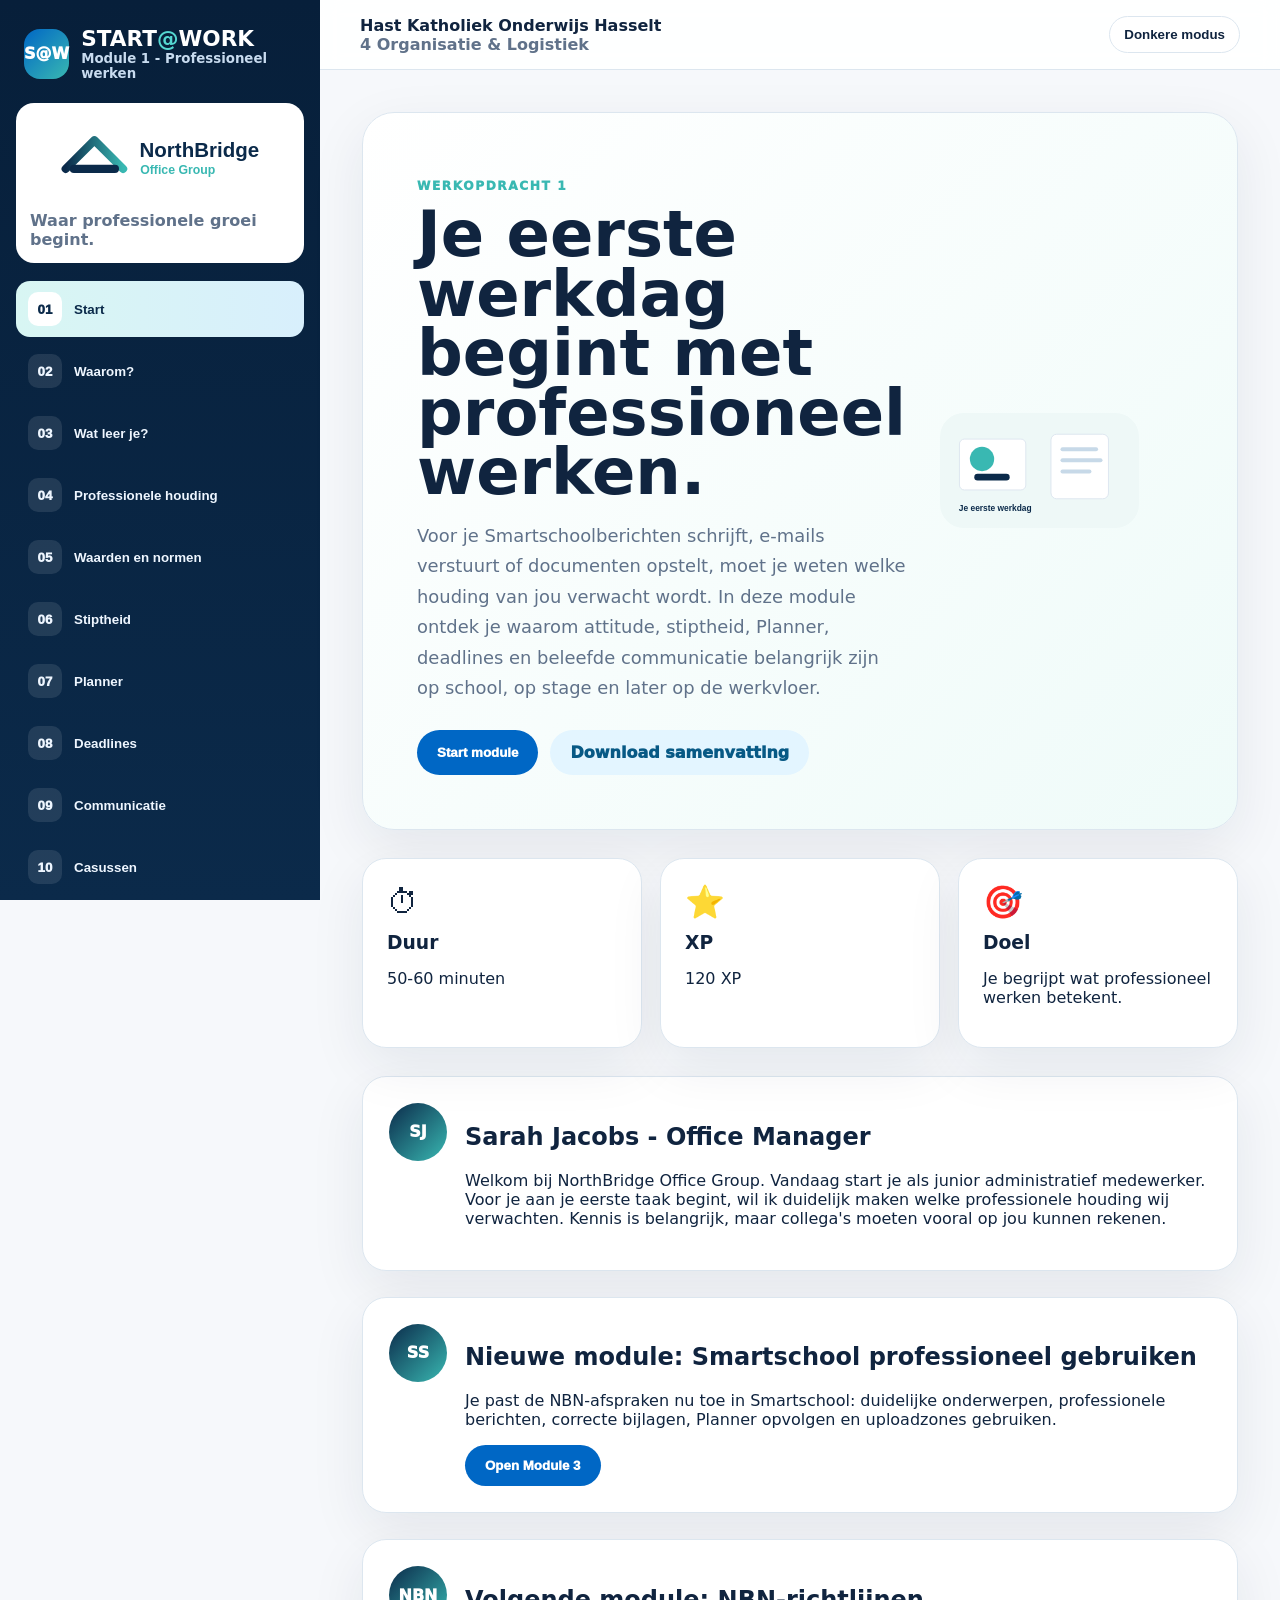
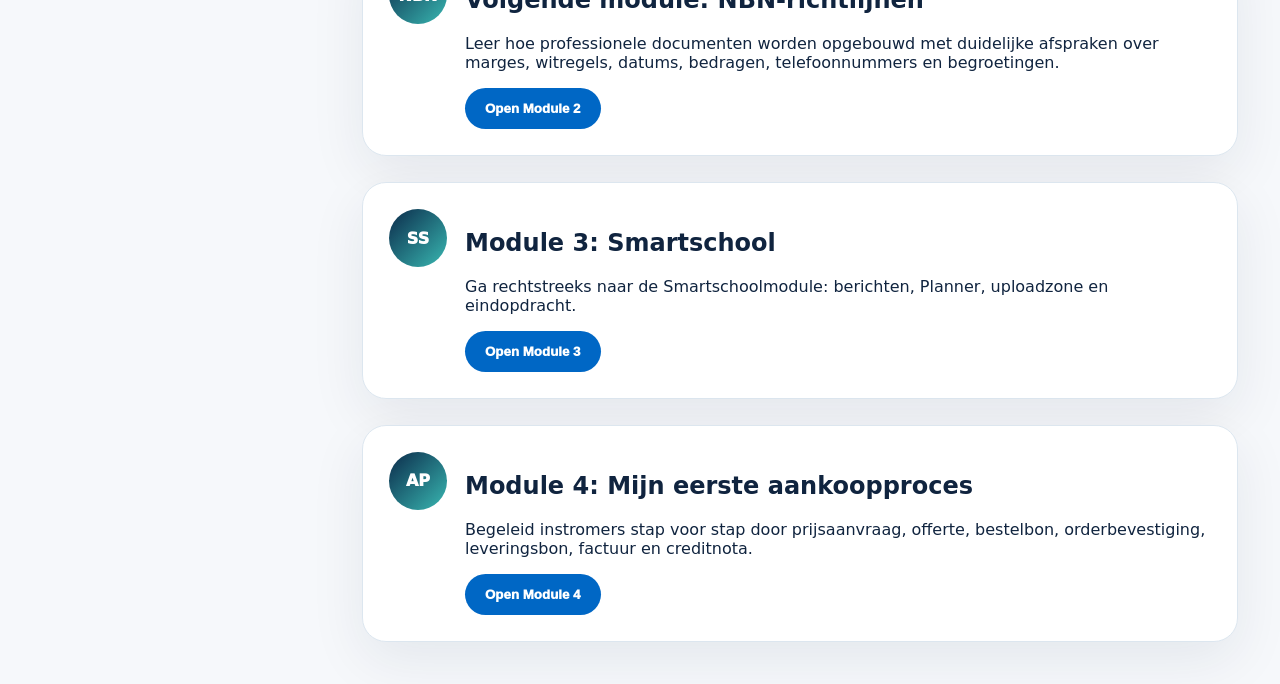
==== index.html @ 92c8c9c7 "Add files via upload" ====
<!doctype html>
<html lang="nl">
<head>
  <meta charset="utf-8">
  <meta name="viewport" content="width=device-width,initial-scale=1">
  <title>START@WORK - Module 1</title>
  <meta name="description" content="START@WORK Module 1 - Professioneel werken">
  <link rel="icon" href="favicon.svg" type="image/svg+xml">
  <link rel="stylesheet" href="styles.css">
</head>
<body>
  <aside class="sidebar">
    <div class="brand">
      <div class="brand-mark">S@W</div>
      <div><strong>START<span>@</span>WORK</strong><small>Module 1 - Professioneel werken</small></div>
    </div>
    <div class="company"><img src="assets/logos/northbridge-logo.svg" alt="NorthBridge Office Group"><p>Waar professionele groei begint.</p></div>
    <nav>
      <button class="nav active" data-section="dashboard"><span>01</span> Start</button>
      <button class="nav" data-section="why"><span>02</span> Waarom?</button>
      <button class="nav" data-section="goals"><span>03</span> Wat leer je?</button>
      <button class="nav" data-section="attitude"><span>04</span> Professionele houding</button>
      <button class="nav" data-section="values"><span>05</span> Waarden en normen</button>
      <button class="nav" data-section="punctuality"><span>06</span> Stiptheid</button>
      <button class="nav" data-section="planner"><span>07</span> Planner</button>
      <button class="nav" data-section="deadlines"><span>08</span> Deadlines</button>
      <button class="nav" data-section="communication"><span>09</span> Communicatie</button>
      <button class="nav" data-section="cases"><span>10</span> Casussen</button>
      <button class="nav" data-section="reflection"><span>11</span> Reflectie</button>
      <button class="nav" data-section="downloads"><span>12</span> Downloads</button>
      <button class="nav" data-section="curriculum"><span>13</span> Leerplandoelen</button>
      <button class="nav module-sep" data-section="m2-start"><span>14</span> Module 2: NBN</button>
      <button class="nav" data-section="m2-what"><span>15</span> Wat zijn NBN-normen?</button>
      <button class="nav" data-section="m2-why"><span>16</span> Waarom NBN?</button>
      <button class="nav" data-section="m2-layout"><span>17</span> Documentopmaak</button>
      <button class="nav" data-section="m2-notation"><span>18</span> Notaties</button>
      <button class="nav" data-section="m2-examples"><span>19</span> Voorbeelden</button>
      <button class="nav" data-section="m2-lab"><span>20</span> NBN-lab</button>
      <button class="nav" data-section="m2-final"><span>21</span> Eindopdracht</button>
      <button class="nav" data-section="m2-word-task"><span>22</span> Word-opdracht</button>
      <button class="nav" data-section="m2-downloads"><span>23</span> Downloads NBN</button>

      <button class="nav module-sep" data-section="m3-start"><span>24</span> Module 3: Smartschool</button>
      <button class="nav" data-section="m3-why"><span>25</span> Waarom Smartschool?</button>
      <button class="nav" data-section="m3-structure"><span>26</span> Berichtstructuur</button>
      <button class="nav" data-section="m3-attachments"><span>28</span> Bijlagen & uploadzone</button>
      <button class="nav" data-section="m3-planner"><span>29</span> Planner</button>
      <button class="nav" data-section="m3-lab"><span>30</span> Smartschool-lab</button>
      <button class="nav" data-section="m3-final"><span>31</span> Eindopdracht</button>

      <button class="nav module-sep" data-section="m4-start"><span>33</span> Module 4: Aankoopproces</button>
      <button class="nav" data-section="m4-why"><span>34</span> Waarom aankopen?</button>
      <button class="nav" data-section="m4-price-request"><span>35</span> Stap 1 Prijsaanvraag</button>
      <button class="nav" data-section="m4-offer"><span>36</span> Stap 2 Offerte</button>
      <button class="nav" data-section="m4-order"><span>37</span> Stap 3 Bestelbon</button>
      <button class="nav" data-section="m4-confirmation"><span>38</span> Stap 4 Orderbevestiging</button>
      <button class="nav" data-section="m4-delivery"><span>39</span> Stap 5 Leveringsbon</button>
      <button class="nav" data-section="m4-invoice"><span>40</span> Stap 6 Factuur</button>
      <button class="nav" data-section="m4-creditnote"><span>41</span> Fout en creditnota</button>
      <button class="nav" data-section="m4-flow-final"><span>42</span> Documentenstroom</button>
      <button class="nav" data-section="m4-lab-new"><span>43</span> Aankoopproces-lab</button>
      <button class="nav" data-section="m4-oefening"><span>44</span> Oefening aankoopproces</button>
      <button class="nav" data-section="m4-final-new"><span>45</span> Eindopdracht</button>
    </nav>
    <div class="progress-card"><small>Voortgang module 1</small><div class="progress"><div id="progressBar"></div></div><strong id="progressText">0%</strong></div>
  </aside>

  <main>
    <header class="topbar"><div><strong>Hast Katholiek Onderwijs Hasselt</strong><span>4 Organisatie & Logistiek</span></div><button id="themeToggle">Donkere modus</button></header>

    <section id="dashboard" class="section active">
      <div class="hero">
        <div>
          <p class="eyebrow">Werkopdracht 1</p>
          <h1>Je eerste werkdag begint met professioneel werken.</h1>
          <p class="lead">Voor je Smartschoolberichten schrijft, e-mails verstuurt of documenten opstelt, moet je weten welke houding van jou verwacht wordt. In deze module ontdek je waarom attitude, stiptheid, Planner, deadlines en beleefde communicatie belangrijk zijn op school, op stage en later op de werkvloer.</p>
          <div class="hero-actions"><button class="primary" data-section="why">Start module</button><a class="secondary" href="downloads/module1_professioneel_werken_samenvatting.pdf" download>Download samenvatting</a></div>
        </div>
        <img src="assets/images/office-start.svg" alt="Illustratie eerste werkdag">
      </div>
      <div class="overview-grid">
        <article class="stat-card"><span>⏱</span><h3>Duur</h3><p>50-60 minuten</p></article>
        <article class="stat-card"><span>⭐</span><h3>XP</h3><p>120 XP</p></article>
        <article class="stat-card"><span>🎯</span><h3>Doel</h3><p>Je begrijpt wat professioneel werken betekent.</p></article>
      </div>
      <article class="message-card"><div class="person">SJ</div><div><h2>Sarah Jacobs - Office Manager</h2><p>Welkom bij NorthBridge Office Group. Vandaag start je als junior administratief medewerker. Voor je aan je eerste taak begint, wil ik duidelijk maken welke professionele houding wij verwachten. Kennis is belangrijk, maar collega's moeten vooral op jou kunnen rekenen.</p></div></article>
    <article class="message-card module3-teaser">
        <div class="person">SS</div>
        <div>
          <h2>Nieuwe module: Smartschool professioneel gebruiken</h2>
          <p>Je past de NBN-afspraken nu toe in Smartschool: duidelijke onderwerpen, professionele berichten, correcte bijlagen, Planner opvolgen en uploadzones gebruiken.</p>
          <button class="primary" data-section="m3-start">Open Module 3</button>
        </div>
      </article>
      <article class="message-card module2-teaser">
        <div class="person">NBN</div>
        <div>
          <h2>Volgende module: NBN-richtlijnen</h2>
          <p>Leer hoe professionele documenten worden opgebouwd met duidelijke afspraken over marges, witregels, datums, bedragen, telefoonnummers en begroetingen.</p>
          <button class="primary" data-section="m2-start">Open Module 2</button>
        </div>
      </article>
    <article class="message-card module3-direct-card">
        <div class="person">SS</div>
        <div>
          <h2>Module 3: Smartschool</h2>
          <p>Ga rechtstreeks naar de Smartschoolmodule: berichten, Planner, uploadzone en eindopdracht.</p>
          <button class="primary" data-section="m3-start">Open Module 3</button>
        </div>
      </article>
    <article class="message-card module4-direct-card">
        <div class="person">AP</div>
        <div>
          <h2>Module 4: Mijn eerste aankoopproces</h2>
          <p>Begeleid instromers stap voor stap door prijsaanvraag, offerte, bestelbon, orderbevestiging, leveringsbon, factuur en creditnota.</p>
          <button class="primary" data-section="m4-start">Open Module 4</button>
        </div>
      </article>
    </section>

    <section id="why" class="section"><article class="lesson">
      <p class="eyebrow">Waarom is dit belangrijk?</p><h1>Een goede attitude bepaalt hoe anderen jou ervaren.</h1>
      <p>Wanneer mensen spreken over een professionele houding, denken ze vaak aan beleefd zijn of op tijd komen. Dat klopt, maar professioneel werken gaat verder. Het betekent dat je verantwoordelijkheid neemt voor je eigen werk, afspraken respecteert, respectvol communiceert en begrijpt dat jouw gedrag invloed heeft op anderen.</p>
      <p>In Organisatie & Logistiek bereid je je voor op administratieve en logistieke taken. Daar hoort vakkennis bij, maar ook gedrag dat vertrouwen wekt. Een werkgever wil kunnen rekenen op medewerkers die afspraken nakomen, zelfstandig kunnen plannen en tijdig communiceren wanneer er iets fout loopt.</p>
      <div class="info-row"><div class="info-box employer"><h3>Werkgever aan het woord</h3><p>Een werkgever tolereert herhaald te laat komen meestal niet zomaar. Eerst volgt vaak een gesprek of waarschuwing. Blijft het probleem duren, dan heeft dit invloed op je evaluatie, je stageverslag of zelfs je kans om te blijven werken.</p></div><div class="info-box school"><h3>Campus Hast in de praktijk</h3><p>Op school oefenen we die houding elke dag. Je bent op tijd aanwezig, je laptop is klaar, je Planner is gecontroleerd en je weet wat je moet doen. Zo bouw je gewoontes op die je later nodig hebt op stage en op de werkvloer.</p></div></div>
      <div class="task-card"><h2>Denkvraag</h2><p>Waarom zou een werkgever iemand die vaak te laat komt minder snel vertrouwen, zelfs wanneer die persoon inhoudelijk goed werk levert?</p><textarea placeholder="Schrijf hier je antwoord..."></textarea></div>
    </article></section>

    <section id="goals" class="section"><article class="lesson">
      <p class="eyebrow">Wat ga je leren?</p><h1>Na deze module kan je professioneel gedrag herkennen en toepassen.</h1>
      <ul class="goal-list"><li><span>✓</span>Je kan uitleggen wat professioneel gedrag betekent.</li><li><span>✓</span>Je begrijpt het verschil tussen waarden en normen.</li><li><span>✓</span>Je weet waarom op tijd komen belangrijk is.</li><li><span>✓</span>Je begrijpt waarom je dagelijks je Planner controleert.</li><li><span>✓</span>Je kan uitleggen waarom deadlines bindend zijn.</li><li><span>✓</span>Je weet hoe je correct communiceert bij ziekte of problemen.</li><li><span>✓</span>Je kan professionele keuzes maken in herkenbare situaties.</li></ul>
    </article></section>

    <section id="attitude" class="section"><article class="lesson">
      <p class="eyebrow">Theorie</p><h1>Wat betekent een professionele houding?</h1>
      <p>Een professionele houding betekent dat je laat zien dat je je werk ernstig neemt. Dat merk je aan kleine gewoontes: op tijd komen, je materiaal klaarleggen, beleefd spreken, je Planner gebruiken, taken tijdig indienen en hulp vragen wanneer dat nodig is.</p>
      <p>Professioneel gedrag gaat niet over perfect zijn. Iedereen maakt fouten. Het verschil zit in hoe je met fouten omgaat. Een professionele leerling of medewerker neemt verantwoordelijkheid, communiceert tijdig en zoekt naar een oplossing.</p>
      <div class="comparison"><div><h3>Professioneel</h3><ul><li>Je verwittigt vooraf.</li><li>Je vraagt hulp op tijd.</li><li>Je controleert je werk.</li><li>Je spreekt beleefd.</li></ul></div><div><h3>Niet professioneel</h3><ul><li>Je zegt niets.</li><li>Je wacht tot na de deadline.</li><li>Je levert slordig werk in.</li><li>Je gebruikt spreektaal.</li></ul></div></div>
      <div class="tip"><strong>Veelgemaakte fout:</strong> “Ik dacht dat ik het wel zou onthouden.” Onthouden is geen planning. Zodra je meerdere taken, deadlines en afspraken hebt, heb je een systeem nodig.</div>
    </article></section>

    <section id="values" class="section"><article class="lesson">
      <p class="eyebrow">Waarden en normen</p><h1>Regels bestaan omdat organisaties waarden belangrijk vinden.</h1>
      <p>Een waarde is iets wat een persoon, school of bedrijf belangrijk vindt. Denk aan respect, verantwoordelijkheid, betrouwbaarheid, eerlijkheid, samenwerking en zorgvuldigheid. Waarden zijn vaak abstract: je kan ze niet zomaar afvinken.</p>
      <p>Een norm is een concrete afspraak waarmee je een waarde zichtbaar maakt. Als respect een waarde is, dan is “je laat iemand uitspreken” een norm. Als verantwoordelijkheid een waarde is, dan is “je levert taken op tijd in” een norm.</p>
      <table class="value-table"><tr><th>Waarde</th><th>Norm</th><th>In de klas</th><th>Op stage/werk</th></tr><tr><td>Respect</td><td>Je laat iemand uitspreken.</td><td>Je luistert naar uitleg.</td><td>Je onderbreekt klanten niet.</td></tr><tr><td>Verantwoordelijkheid</td><td>Je levert op tijd in.</td><td>Je volgt deadlines op.</td><td>Je werkt afspraken af.</td></tr><tr><td>Betrouwbaarheid</td><td>Je komt op tijd.</td><td>Je bent klaar bij de start.</td><td>Collega's kunnen op je rekenen.</td></tr><tr><td>Zorgvuldigheid</td><td>Je controleert je werk.</td><td>Je kijkt spelling en opmaak na.</td><td>Je voorkomt fouten in documenten.</td></tr></table>
      <div class="quiz"><h2>Oefening: waarde of norm?</h2><p>Klik telkens op de juiste keuze.</p><div class="quiz-item" data-answer="waarde"><strong>Respect</strong><button>Waarde</button><button>Norm</button><p></p></div><div class="quiz-item" data-answer="norm"><strong>Je komt op tijd naar de les.</strong><button>Waarde</button><button>Norm</button><p></p></div><div class="quiz-item" data-answer="waarde"><strong>Verantwoordelijkheid</strong><button>Waarde</button><button>Norm</button><p></p></div><div class="quiz-item" data-answer="norm"><strong>Je noteert deadlines in je Planner.</strong><button>Waarde</button><button>Norm</button><p></p></div></div>
    </article></section>

    <section id="punctuality" class="section"><article class="lesson">
      <p class="eyebrow">Stiptheid</p><h1>Op tijd zijn betekent klaar zijn om te starten.</h1>
      <p>Op tijd zijn betekent niet dat je op het moment van het belsignaal nog binnenwandelt. Het betekent dat je klaar bent om te starten. Je laptop staat klaar, je Planner is gecontroleerd en je weet wat je nodig hebt.</p>
      <p>Op stage of op het werk kan te laat komen grote gevolgen hebben. Een collega moet jouw taak overnemen, een klant wacht langer of een levering loopt vertraging op. Een werkgever zal dit niet eindeloos tolereren, omdat stiptheid rechtstreeks te maken heeft met betrouwbaarheid.</p>
      <div class="info-row"><div class="info-box employer"><h3>Werkgever</h3><p>Een eerste keer te laat kan gebeuren. Herhaald te laat komen zonder verwittiging leidt vaak tot een gesprek, waarschuwing of negatieve evaluatie. Bij stage kan dit zwaar doorwegen.</p></div><div class="info-box school"><h3>Campus Hast</h3><p>Je bent vóór het belsignaal aanwezig. Je laptop is opgeladen, je materiaal ligt klaar en je kan onmiddellijk meewerken. Zo verlies je geen instructies.</p></div></div>
      <div class="scenario"><h2>Scenario</h2><p>Je komt om 8.34 uur binnen. De les begon om 8.30 uur. Je laptop zit nog in je tas en je vraagt wat de opdracht is.</p><button data-feedback="Je stoort de start van de les, mist instructies en zorgt ervoor dat de leraar moet herhalen. Professioneel zou zijn: vooraf aanwezig zijn, materiaal klaarleggen en onmiddellijk starten.">Wat loopt hier fout?</button><p class="feedback"></p></div>
    </article></section>

    <section id="planner" class="section"><article class="lesson">
      <p class="eyebrow">Planner</p><h1>Je Planner is geen extra taak, maar je werkmiddel.</h1>
      <p>Veel leerlingen denken dat ze opdrachten wel zullen onthouden. Dat lukt misschien wanneer je maar één taak hebt. In Organisatie & Logistiek krijg je echter meerdere opdrachten, deadlines, documenten en afspraken. In het vijfde jaar komt daar stage bij, en bij jaarprojecten werk je vaak met verschillende deeldeadlines.</p>
      <p>Daarom moet je dagelijks je Planner controleren. Je leert niet alleen opdrachten onthouden, maar zelfstandig werk organiseren. Dat is precies wat later ook van jou verwacht wordt op de werkvloer.</p>
      <img class="wide-img" src="assets/images/planner.svg" alt="Planner illustratie">
      <div class="steps"><div><span>1</span><h3>Noteer onmiddellijk</h3><p>Zet een taak of deadline meteen in je Planner.</p></div><div><span>2</span><h3>Controleer dagelijks</h3><p>Kijk elke dag wat nog openstaat.</p></div><div><span>3</span><h3>Werk vooruit</h3><p>Begin niet pas op de avond voor de deadline.</p></div><div><span>4</span><h3>Communiceer vooraf</h3><p>Lukt iets niet? Laat dit vóór de deadline weten.</p></div></div>
      <div class="task-card"><h2>Mini-oefening</h2><p>Je krijgt vrijdag een opdracht die woensdag klaar moet zijn. Noteer hieronder drie stappen die je in je Planner zet.</p><textarea placeholder="1. ...&#10;2. ...&#10;3. ..."></textarea></div>
    </article></section>

    <section id="deadlines" class="section"><article class="lesson">
      <p class="eyebrow">Deadlines</p><h1>Een deadline is een afspraak.</h1>
      <p>Een deadline is niet zomaar een datum. Het is een afspraak tussen jou en de persoon die jouw werk nodig heeft. Wanneer je te laat indient, kan iemand anders misschien niet verder. Daarom zijn deadlines belangrijk in projecten, administratie, logistiek en boekhouding.</p>
      <p>In het vijfde jaar krijg je grotere opdrachten en stages. Daar wordt verwacht dat je zelf opvolgt wat klaar moet zijn. Wie deadlines respecteert, toont verantwoordelijkheid en betrouwbaarheid.</p>
      <img class="wide-img" src="assets/images/deadline.svg" alt="Deadline illustratie">
      <div class="timeline"><div><b>Maandag</b><p>Opdracht gekregen. Je noteert de deadline.</p></div><div><b>Dinsdag</b><p>Je verzamelt informatie.</p></div><div><b>Donderdag</b><p>Je werkt de opdracht af.</p></div><div><b>Vrijdag</b><p>Je controleert en dient in.</p></div></div>
      <div class="tip warning"><strong>Veelgemaakte fout:</strong> wachten tot de avond voor de deadline. Als er dan technisch iets misloopt, heb je geen marge meer om hulp te vragen.</div>
    </article></section>

    <section id="communication" class="section"><article class="lesson">
      <p class="eyebrow">Communicatie</p><h1>Professioneel communiceren betekent tijdig, duidelijk en beleefd communiceren.</h1>
      <p>Wanneer je ziek bent of een probleem hebt, is zwijgen geen professionele keuze. Op school volgen je ouders de afspraken rond afwezigheid. Maar als jij daardoor een opdracht of deadline mist, moet je zelf leren tijdig en beleefd te communiceren via Smartschool.</p>
      <p>Een goed bericht bevat altijd context. De ontvanger moet begrijpen wat er gebeurd is, wat jij al geprobeerd hebt en welke vraag je stelt.</p>
      <div class="message-example good"><h3>Goed voorbeeld</h3><p><strong>Onderwerp:</strong> Probleem bij uploaden opdracht Canva</p><p>Beste mevrouw</p><p>Ik probeer mijn opdracht in te dienen, maar het uploaden lukt niet. Ik krijg telkens een foutmelding. Ik heb het bestand opnieuw opgeslagen als pdf, maar het probleem blijft bestaan.</p><p>Kan u mij laten weten wat ik best doe?</p><p>Met vriendelijke groet<br>Voornaam Achternaam<br>4 Organisatie & Logistiek</p></div>
      <div class="message-example bad"><h3>Slecht voorbeeld</h3><p>hey<br>het lukt ni<br>wat nu???</p></div>
      <div class="task-card"><h2>Oefening</h2><p>Schrijf een professioneel Smartschoolbericht waarin je meldt dat je ziek bent geweest en vraagt hoe je een gemiste opdracht kan inhalen.</p><textarea placeholder="Onderwerp: ...&#10;&#10;Geachte ..."></textarea></div>
    </article></section>

    <section id="cases" class="section"><article class="lesson">
      <p class="eyebrow">Casussen</p><h1>Wat zou jij doen?</h1>
      <div class="case-grid"><div class="case" data-correct="B"><h3>Casus 1: te laat</h3><p>Je weet dat je door treinvertraging te laat zal zijn op je stage.</p><button>A. Je zegt niets en komt gewoon later binnen.</button><button>B. Je verwittigt zo snel mogelijk volgens de afspraken.</button><button>C. Je stuurt pas 's avonds een bericht.</button><p class="feedback"></p></div><div class="case" data-correct="C"><h3>Casus 2: deadline</h3><p>Je merkt twee dagen voor de deadline dat je opdracht niet zal lukken.</p><button>A. Je wacht af.</button><button>B. Je dient niets in.</button><button>C. Je vraagt tijdig hulp en legt uit wat niet lukt.</button><p class="feedback"></p></div><div class="case" data-correct="A"><h3>Casus 3: Planner</h3><p>Je krijgt een grote opdracht met drie deeldeadlines.</p><button>A. Je noteert elke deeldeadline apart in je Planner.</button><button>B. Je probeert alles te onthouden.</button><button>C. Je wacht tot de leraar het opnieuw zegt.</button><p class="feedback"></p></div></div>
    </article></section>

    <section id="reflection" class="section"><article class="lesson">
      <p class="eyebrow">Reflectie</p><h1>Waar wil jij professioneler in worden?</h1><p>Professioneel werken vraagt oefening. Kies één aandachtspunt voor de komende weken en maak het concreet.</p>
      <div class="reflection-grid"><label><input type="checkbox" class="progress-check"> Stiptheid</label><label><input type="checkbox" class="progress-check"> Planner controleren</label><label><input type="checkbox" class="progress-check"> Deadlines respecteren</label><label><input type="checkbox" class="progress-check"> Beleefd communiceren</label><label><input type="checkbox" class="progress-check"> Zelfstandiger werken</label><label><input type="checkbox" class="progress-check"> Samenwerken</label></div>
      <textarea placeholder="Mijn concrete actie voor deze week is..."></textarea>
    </article></section>

    <section id="downloads" class="section"><article class="lesson"><p class="eyebrow">Downloads</p><h1>Downloadcentrum module 1</h1><div id="downloadGrid" class="download-grid"></div></article></section>
    <section id="curriculum" class="section"><article class="lesson"><p class="eyebrow">Leerkrachtenmodus</p><h1>Leerplandoelkoppelingen</h1><div id="curriculumGrid" class="curriculum-grid"></div></article></section>

    <section id="m2-start" class="section">
      <div class="hero">
        <div>
          <p class="eyebrow">Module 2</p>
          <h1>NBN-richtlijnen voor professionele communicatie.</h1>
          <p class="lead">Voor je Smartschoolberichten, e-mails of zakelijke brieven opstelt, heb je een basis nodig: duidelijke afspraken over opmaak, notatie, structuur en witruimte.</p>
          <div class="hero-actions">
            <button class="primary" data-section="m2-what">Start module 2</button>
            <a class="secondary" href="downloads/module2/module2_nbn_samenvatting.pdf" download>Download samenvatting</a>
          </div>
        </div>
        <img src="assets/images/nbn-documents.svg" alt="NBN documenten">
      </div>
      <article class="message-card">
        <div class="person">SJ</div>
        <div><h2>Sarah Jacobs - Office Manager</h2><p>Binnen NorthBridge Office Group willen we dat elk document professioneel, duidelijk en herkenbaar is. Daarom gebruiken we vaste richtlijnen.</p></div>
      </article>
    </section>

    <section id="m2-what" class="section"><article class="lesson">
      <p class="eyebrow">Theorie</p><h1>Wat zijn NBN-richtlijnen?</h1>
      <p>NBN-richtlijnen zijn afspraken die helpen om documenten duidelijk, consequent en professioneel op te stellen. Ze bepalen niet wat je inhoudelijk moet zeggen, maar wel hoe je je boodschap helder en verzorgd presenteert.</p>
      <p>In administratie en logistiek werk je met berichten, brieven, bestelbonnen, offertes, leveringsbonnen, facturen en interne documenten. Als iedereen die documenten anders opstelt, wordt samenwerken moeilijker.</p>
      <div class="info-row"><div class="info-box employer"><h3>Werkgever</h3><p>Een slordig document kan onprofessioneel overkomen, zelfs wanneer de inhoud juist is. Correcte opmaak toont zorgvuldigheid.</p></div><div class="info-box school"><h3>Campus Hast</h3><p>Je leert deze afspraken nu al toepassen zodat ze later op stage vanzelfsprekend worden.</p></div></div>
      <div class="pdf-viewer-card">
        <h2>Bekijk de samenvatting NBN-richtlijnen</h2>
        <p>Hieronder kan je de samenvatting meteen bekijken. Je kan ze ook downloaden via het downloadcentrum van Module 2.</p>
        <iframe src="downloads/module2/module2_nbn_samenvatting.pdf" title="Samenvatting NBN-richtlijnen"></iframe>
      </div>

    
      <div class="bookwidget-card">
        <h2>Taak op punten: NBN-normen</h2>
        <p>Maak deze BookWidgets-opdracht wanneer de leerkracht dit aangeeft. Deze taak kan meetellen op punten.</p>
        <iframe src="https://www.bookwidgets.com/play/f96ctIha-iQAF-4n7cgAAA/ZEFVFZS/taak-thema-2?teacher_id=5610715714945024" title="BookWidgets taak NBN-normen" allowfullscreen></iframe>
      </div>
</article></section>
<section id="m2-why" class="section"><article class="lesson">
      <p class="eyebrow">Waarom?</p><h1>Waarom gebruikt een bedrijf vaste normen?</h1>
      <p>Een organisatie wil dat documenten snel herkenbaar, duidelijk en betrouwbaar zijn. Vaste normen zorgen ervoor dat de ontvanger sneller onderwerp, afzender, kern en bijlagen vindt.</p>
      <div class="comparison"><div><h3>Met normen</h3><ul><li>Documenten zijn herkenbaar.</li><li>Informatie is snel vindbaar.</li><li>Er zijn minder fouten.</li><li>Je oogt professioneel.</li></ul></div><div><h3>Zonder normen</h3><ul><li>Iedereen werkt anders.</li><li>Documenten ogen rommelig.</li><li>Belangrijke info ontbreekt sneller.</li><li>De ontvanger twijfelt sneller.</li></ul></div></div>
    </article></section>

    <section id="m2-layout" class="section"><article class="lesson">
      <p class="eyebrow">Documentopmaak</p><h1>Professionele documenten hebben rust, structuur en witruimte.</h1>
      <p>Documentopmaak bepaalt hoe gemakkelijk een tekst gelezen wordt. Marges, witregels, alinea's en uitlijning lijken details, maar ze maken een groot verschil. Een professioneel document ziet er rustig uit en helpt de lezer om snel de juiste informatie te vinden.</p>

      <div class="margin-visuals">
        <div>
          <h2>Standaarddocument</h2>
          <img class="wide-img compact-img" src="assets/images/margins.svg" alt="Standaardmarges 2 cm">
          <p>Voor gewone documenten gebruik je standaard <strong>2 cm aan alle zijden</strong>.</p>
        </div>
        <div>
          <h2>Zakelijke brief</h2>
          <img class="wide-img compact-img" src="assets/images/briefmarges.svg" alt="Briefmarges met linkermarge 3,3 cm">
          <p>Voor een zakelijke brief gebruik je links <strong>3,3 cm</strong> en aan de andere zijden <strong>2 cm</strong>.</p>
        </div>
      </div>

      <div class="steps"><div><span>1</span><h3>Marges</h3><p>Andere documenten: 2 cm aan alle zijden.</p></div><div><span>2</span><h3>Briefmarges</h3><p>Zakelijke brief: links 3,3 cm, andere zijden 2 cm.</p></div><div><span>3</span><h3>Witregels</h3><p>Tussen begroeting, kern, slot en handtekening.</p></div><div><span>4</span><h3>Structuur</h3><p>Onderwerp, inleiding, kern, slot en bijlage.</p></div></div>

      <div class="address-block">
        <h2>Adresnotatie</h2>
        <p>Een adres noteer je volledig en overzichtelijk. De woonplaats schrijf je in hoofdletters. Bij internationale adressen voeg je onderaan het land toe.</p>
        <div class="address-example">
          <p>Voornaam Achternaam<br>Bedrijfsnaam<br>Straat en nummer<br>Postcode en WOONPLAATS<br>Land</p>
        </div>
        <div class="info-row">
          <div class="info-box school"><h3>Voorbeeld persoon</h3><p>Kaat Janssens<br>Leuvensesteenweg 44<br>1800 VILVOORDE<br>België</p></div>
          <div class="info-box employer"><h3>Voorbeeld bedrijf</h3><p>Reizen Delmonte<br>Brouckèreplein 6<br>1000 BRUSSEL<br>België</p></div>
        </div>
      </div>
    </article></section>

    <section id="m2-notation" class="section"><article class="lesson">
      <p class="eyebrow">Notaties</p><h1>Correct noteren voorkomt verwarring.</h1>
      <table class="value-table"><tr><th>Onderdeel</th><th>Correct</th><th>Niet correct</th><th>Waarom?</th></tr><tr><td>Datum</td><td>20 juli 2009</td><td>20/07/09</td><td>Volledig en duidelijk.</td></tr><tr><td>Bedrag</td><td>€ 123,45</td><td>€123.45</td><td>Spatie en komma.</td></tr><tr><td>Telefoon</td><td>tel. 011 15 42 85</td><td>011154285</td><td>Leesbaar door groepering.</td></tr><tr><td>Gsm</td><td>gsm 0478 90 14 15</td><td>0478/90.14.15</td><td>Professionele notatie.</td></tr><tr><td>Begroeting</td><td>Beste mevrouw</td><td>Beste mevrouw,</td><td>Geen leesteken.</td></tr></table>
    </article></section>

    <section id="m2-examples" class="section"><article class="lesson">
      <p class="eyebrow">Praktijkvoorbeelden</p><h1>Voorbeeldbrieven en e-mails.</h1>
      <p>Bekijk de aangeleverde voorbeelden. Let op adresblok, datum, onderwerp, begroeting, witregels, kern, slotformule, handtekening en bijlage.</p>
      <div class="example-doc-grid">
        <article class="doc-card"><h2>Voorbeeldbrief</h2><p>Brief aan Reizen Delmonte.</p><a href="downloads/module2/voorbeeldbrief_reis_oostenrijk.pdf" target="_blank">Open voorbeeld</a></article>
        <article class="doc-card"><h2>E-mail 1</h2><p>Vraag over bestelling van cd 'Happy Face'.</p><a href="downloads/module2/voorbeeldmail_bestelling_happy_face.pdf" target="_blank">Open voorbeeld</a></article>
        <article class="doc-card"><h2>E-mail 2</h2><p>Antwoord van Platenhuis.</p><a href="downloads/module2/voorbeeldmail_antwoord_platenhuis.pdf" target="_blank">Open voorbeeld</a></article>
        <article class="doc-card"><h2>E-mail 3</h2><p>Afsluiting van de conversatie.</p><a href="downloads/module2/voorbeeldmail_afsluiting_conversatie.pdf" target="_blank">Open voorbeeld</a></article>
      </div>
    </article></section>

    <section id="m2-lab" class="section"><article class="lesson">
      <p class="eyebrow">NBN-lab</p><h1>Oefen met duidelijke meerkeuzevragen.</h1>
      <p>Lees elke vraag aandachtig en duid telkens één correct antwoord aan. Let op spaties, komma's, hoofdletters en leestekens.</p>
      <img class="wide-img" src="assets/images/nbn-lab.svg" alt="NBN lab">

      <div class="nbn-quiz">
        <div class="nbn-mcq" data-correct="20 juli 2009">
          <h2>1. Welke datumnotatie is correct?</h2>
          <label><input type="radio" name="q1" value="20/07/09"> <span>20/07/09</span></label>
          <label><input type="radio" name="q1" value="20 juli 2009"> <span>20 juli 2009</span></label>
          <label><input type="radio" name="q1" value="20-07-2009"> <span>20-07-2009</span></label>
          <label><input type="radio" name="q1" value="20 JULI 2009"> <span>20 JULI 2009</span></label>
        </div>

        <div class="nbn-mcq" data-correct="€ 123,45">
          <h2>2. Welke bedragnotatie is correct?</h2>
          <label><input type="radio" name="q2" value="€123.45"> <span>€123.45</span></label>
          <label><input type="radio" name="q2" value="€ 123,45"> <span>€ 123,45</span></label>
          <label><input type="radio" name="q2" value="123.45 euro"> <span>123.45 euro</span></label>
          <label><input type="radio" name="q2" value="€123,45"> <span>€123,45</span></label>
        </div>

        <div class="nbn-mcq" data-correct="gsm 0478 90 14 15">
          <h2>3. Welke gsm-notatie is correct?</h2>
          <label><input type="radio" name="q3" value="0478901415"> <span>0478901415</span></label>
          <label><input type="radio" name="q3" value="0478/90.14.15"> <span>0478/90.14.15</span></label>
          <label><input type="radio" name="q3" value="gsm 0478 90 14 15"> <span>gsm 0478 90 14 15</span></label>
          <label><input type="radio" name="q3" value="GSM: 0478-90-14-15"> <span>GSM: 0478-90-14-15</span></label>
        </div>

        <div class="nbn-mcq" data-correct="Beste mevrouw">
          <h2>4. Welke begroeting is correct?</h2>
          <label><input type="radio" name="q4" value="Beste mevrouw,"> <span>Beste mevrouw,</span></label>
          <label><input type="radio" name="q4" value="Beste mevrouw"> <span>Beste mevrouw</span></label>
          <label><input type="radio" name="q4" value="Beste mevrouw."> <span>Beste mevrouw.</span></label>
          <label><input type="radio" name="q4" value="Beste mevrouw,"> <span>Beste mevrouw,</span></label>
        </div>

        <div class="nbn-mcq" data-correct="3500 HASSELT">
          <h2>5. Welke woonplaatsnotatie is correct?</h2>
          <label><input type="radio" name="q5" value="3500 Hasselt"> <span>3500 Hasselt</span></label>
          <label><input type="radio" name="q5" value="3500 HASSELT"> <span>3500 HASSELT</span></label>
          <label><input type="radio" name="q5" value="B-3500 Hasselt"> <span>B-3500 Hasselt</span></label>
          <label><input type="radio" name="q5" value="Hasselt 3500"> <span>Hasselt 3500</span></label>
        </div>
      </div>

      <button class="primary" id="checkNbnMcqFixed">Controleer mijn antwoorden</button>
      <p id="nbnMcqResultFixed" class="feedback"></p>
    </article></section>

    <section id="m2-final" class="section"><article class="lesson">
      <p class="eyebrow">Eindopdracht</p><h1>Je gaat nu zelf een zakelijke brief opstellen.</h1>
      <p>Je hebt de NBN-richtlijnen geoefend. Nu pas je ze toe in Microsoft Word. In de volgende stap krijg je een volledige werkopdracht met casus, stappenplan, opslaginstructies en Smartschool-indiening.</p>
      <button class="primary" data-section="m2-word-task">Open de Word-opdracht</button>
    </article></section>

    
    <section id="m2-word-task" class="section"><article class="lesson">
      <p class="eyebrow">Werkopdracht</p>
      <h1>Stel een eenvoudige zakelijke brief op in Microsoft Word.</h1>
      <p>Je voert deze opdracht uit alsof je net gestart bent bij NorthBridge Office Group. Je werkt nauwkeurig, volgt het stappenplan en dient je bestand correct in via Smartschool.</p>

      <div class="message-card task-message">
        <div class="person">SJ</div>
        <div>
          <h2>Nieuwe opdracht van Sarah Jacobs</h2>
          <p>Welkom bij NorthBridge Office Group. De dienst Personeel wil voor elke nieuwe medewerker een korte professionele voorstelling bewaren in het personeelsdossier. Stel daarom een zakelijke brief op waarin je jezelf voorstelt en uitlegt waarom je graag in een administratieve omgeving wil werken.</p>
        </div>
      </div>

      <div class="task-card">
        <h2>Casus</h2>
        <p>Je schrijft een brief aan de personeelsdienst van NorthBridge Office Group. In je brief:</p>
        <ul>
          <li>stel je jezelf kort voor;</li>
          <li>vermeld je dat je 4 Organisatie & Logistiek volgt;</li>
          <li>leg je uit waarom professioneel en administratief werken belangrijk is;</li>
          <li>geef je aan dat je uitkijkt naar een toekomstige stage in het 5e jaar;</li>
          <li>bedank je voor de warme ontvangst.</li>
        </ul>
      </div>

      <div class="address-block">
        <h2>Adres van de ontvanger</h2>
        <div class="address-example">
          <p>NorthBridge Office Group<br>Dienst Personeel<br>Stationsstraat 18<br>3500 HASSELT<br>België</p>
        </div>
      </div>

      <div class="word-steps">
        <h2>Stappenplan in Microsoft Word</h2>
        <img class="wide-img" src="assets/images/word-brief.svg" alt="Microsoft Word brief">
        <div class="steps-list">
          <article><span>1</span><h3>Open Word</h3><p>Open Microsoft Word en kies <strong>Leeg document</strong>.</p></article>
          <article><span>2</span><h3>Stel de marges in</h3><p>Ga naar <strong>Indeling → Marges → Aangepaste marges</strong>. Stel in: boven 2 cm, onder 2 cm, rechts 2 cm en links 3,3 cm.</p></article>
          <article><span>3</span><h3>Kies het lettertype</h3><p>Gebruik <strong>Arial</strong>, lettergrootte <strong>11 pt</strong>.</p></article>
          <article><span>4</span><h3>Kleur en uitlijning</h3><p>Gebruik tekstkleur <strong>Automatisch/zwart</strong>. Lijn de tekst <strong>links</strong> uit. Niet centreren en niet uitvullen.</p></article>
          <article><span>5</span><h3>Regelafstand</h3><p>Gebruik regelafstand <strong>1,15</strong>.</p></article>
          <article><span>6</span><h3>Adresblok</h3><p>Typ het adres van de ontvanger exact over. Gebruik hoofdletters voor de woonplaats.</p></article>
          <article><span>7</span><h3>Datum</h3><p>Noteer de datum volledig, bijvoorbeeld: <strong>Hasselt, 5 juli 2026</strong>.</p></article>
          <article><span>8</span><h3>Onderwerp</h3><p>Schrijf een duidelijke onderwerpregel, bijvoorbeeld: <strong>Voorstelling nieuwe administratieve medewerker</strong>.</p></article>
          <article><span>9</span><h3>Begroeting</h3><p>Gebruik: <strong>Beste mevrouw</strong>. Plaats geen komma of ander leesteken na de begroeting.</p></article>
          <article><span>10</span><h3>Schrijf de brief</h3><p>Gebruik meerdere alinea's en witregels. Schrijf volledige zinnen en verzorg je taal.</p></article>
          <article><span>11</span><h3>Slotformule</h3><p>Sluit af met <strong>Met vriendelijke groeten</strong> en daaronder je voornaam en naam.</p></article>
          <article><span>12</span><h3>Controleer</h3><p>Lees alles na: marges, datum, onderwerp, begroeting, witregels, spelling en naam.</p></article>
        </div>
      </div>

      <div class="save-flow">
        <h2>Opslaan in OneDrive</h2>
        <img class="wide-img" src="assets/images/onedrive-flow.svg" alt="OneDrive opslag">
        <p>Sla je brief op in <strong>OneDrive</strong> in de map <strong>Organisatie en Project</strong>.</p>
        <div class="filename-box">
          <h3>Bestandsnaam</h3>
          <p>Gebruik altijd deze structuur:</p>
          <code>JJJJMMDD_VoornaamNaam_NaamVanDeOpdracht</code>
          <p>Voorbeeld:</p>
          <code>20260705_GuustDeveux_BriefNBNNormen</code>
        </div>
        <p><strong>Let op:</strong> gebruik geen spaties en geen speciale tekens. Word voegt de extensie .docx automatisch toe.</p>
      </div>

      <div class="smartschool-flow">
        <h2>Indienen via Smartschool</h2>
        <img class="wide-img" src="assets/images/smartschool-upload.svg" alt="Smartschool uploadzone">
        <ol>
          <li>Open Smartschool.</li>
          <li>Ga naar de juiste opdracht.</li>
          <li>De leerkracht noteert de correcte uploadzone op het bord.</li>
          <li>Klik op <strong>Bestand toevoegen</strong>.</li>
          <li>Selecteer je Word-document uit OneDrive.</li>
          <li>Controleer of je het juiste bestand hebt gekozen.</li>
          <li>Klik op <strong>Indienen</strong>.</li>
        </ol>
      </div>

      <div class="rubric-card">
        <h2>Beoordelingsrubriek</h2>
        <table class="value-table">
          <tr><th>Onderdeel</th><th>Punten</th></tr>
          <tr><td>Marges correct ingesteld</td><td>2</td></tr>
          <tr><td>Arial 11 pt, zwarte tekst, links uitgelijnd</td><td>2</td></tr>
          <tr><td>Adresblok en datum correct</td><td>3</td></tr>
          <tr><td>Onderwerp en begroeting correct</td><td>2</td></tr>
          <tr><td>Inhoud duidelijk en professioneel</td><td>4</td></tr>
          <tr><td>Witregels, slotformule en naam</td><td>3</td></tr>
          <tr><td>Correct opgeslagen in OneDrive</td><td>2</td></tr>
          <tr><td>Correct ingediend via Smartschool</td><td>2</td></tr>
        </table>
      </div>

      <div class="download-grid one-download">
        <article class="download-card">
          <h2>Checklist werkopdracht</h2>
          <p>Gebruik deze checklist tijdens het schrijven van je brief.</p>
          <a href="downloads/module2/module2_werkopdracht_brief_checklist.pdf" download>Download checklist</a>
        </article>
      </div>
    </article></section>

    <section id="m2-downloads" class="section"><article class="lesson">
      <p class="eyebrow">Downloads</p><h1>Downloadcentrum Module 2</h1>
      <div id="module2DownloadGrid" class="download-grid"></div>
    </article></section>


    <section id="m3-start" class="section">
      <div class="hero smartschool-hero">
        <div>
          <p class="eyebrow">Module 3</p>
          <h1>Smartschool professioneel gebruiken.</h1>
          <p class="lead">Smartschool is het hoofdcommunicatiemiddel op school. Je leert berichten professioneel opstellen, de Planner opvolgen, bijlagen correct toevoegen en opdrachten indienen via de uploadzone.</p>
          <div class="hero-actions">
            <button class="primary" data-section="m3-why">Start module 3</button>
            <a class="secondary" href="downloads/module3/module3_smartschool_samenvatting.pdf" download>Download samenvatting</a>
          </div>
        </div>
        <div class="smartschool-device">
          <div class="ss-top"><span>S</span><strong>Smartschool</strong></div>
          <div class="ss-list"><p>Nieuw bericht</p><p>Planner</p><p>Uploadzone</p><p>Opdrachten</p></div>
        </div>
      </div>
      <article class="message-card">
        <div class="person">SJ</div>
        <div>
          <h2>Sarah Jacobs - Office Manager</h2>
          <p>In een professionele omgeving controleer je digitale communicatie elke dag. Op Campus Hast is Smartschool de plaats waar opdrachten, berichten en de Planner samenkomen. Wie Smartschool niet opvolgt, mist afspraken en deadlines.</p>
        </div>
      </article>
    </section>

    <section id="m3-why" class="section"><article class="lesson">
      <p class="eyebrow">Waarom Smartschool?</p><h1>Smartschool is geen extra kanaal, maar je digitale werkplek op school.</h1>
      <p>Smartschool wordt gebruikt voor berichten, documenten, uploadzones, opdrachten en de Planner. Daarom moet je het platform dagelijks controleren. Een gemist Smartschoolbericht kan betekenen dat je een deadline, wijziging of belangrijke instructie mist.</p>
      <div class="info-row">
        <div class="info-box employer"><h3>Werkvloer</h3><p>Op stage of werk verwacht men dat je digitale communicatie opvolgt. Wie berichten niet leest of deadlines mist, toont onvoldoende betrouwbaarheid.</p></div>
        <div class="info-box school"><h3>Campus Hast</h3><p>Controleer Smartschool en de Planner elke schooldag. Noteer opdrachten, kijk naar uploadzones en reageer tijdig wanneer er een probleem is.</p></div>
      </div>
      <div class="video-card">
        <h2>Video: berichten sturen in Smartschool</h2>
        <p>Bekijk de video wanneer je nog niet zeker bent hoe je een bericht stuurt of een bijlage toevoegt.</p>
        <iframe src="https://www.youtube.com/embed/IN74M9VEq50" title="Berichten sturen in Smartschool" allowfullscreen></iframe>
      </div>
    </article></section>

    <section id="m3-structure" class="section"><article class="lesson">
      <p class="eyebrow">Berichtstructuur</p><h1>Een professioneel Smartschoolbericht heeft een vaste opbouw.</h1>
      <p>Een goed bericht is kort, duidelijk en beleefd. De ontvanger moet onmiddellijk begrijpen waarover je bericht gaat, wat er gebeurd is en wat je vraag is.</p>
      <div class="steps">
        <div><span>1</span><h3>Onderwerp</h3><p>Kort en concreet. Niet: “vraag”. Wel: “Vraag over uploadzone brief NBN”.</p></div>
        <div><span>2</span><h3>Begroeting</h3><p>Bijvoorbeeld: Beste mevrouw. Geen leesteken na de begroeting.</p></div>
        <div><span>3</span><h3>Kern</h3><p>Leg kort uit wat er aan de hand is en wat je al probeerde.</p></div>
        <div><span>4</span><h3>Slot</h3><p>Sluit af met Met vriendelijke groet, je naam en je klas.</p></div>
      </div>
      <div class="message-example good">
        <h3>Goed voorbeeld</h3>
        <p><strong>Onderwerp:</strong> Vraag over uploadzone brief NBN</p>
        <p>Beste mevrouw</p>
        <p>Ik heb mijn brief volgens de NBN-richtlijnen opgesteld en opgeslagen in OneDrive. Ik vind de uploadzone echter niet terug.</p>
        <p>Kan u mij laten weten waar ik de opdracht moet indienen?</p>
        <p>Met vriendelijke groet<br>Voornaam Achternaam<br>4 Organisatie & Logistiek</p>
      </div>
      <div class="message-example bad">
        <h3>Slecht voorbeeld</h3>
        <p>hey<br>waar moet ik dit zetten???</p>
      </div>
    </article></section>

    <section id="m3-attachments" class="section"><article class="lesson">
      <p class="eyebrow">Bijlagen en uploadzone</p><h1>Een bestand indienen is ook professioneel handelen.</h1>
      <p>Een correcte bijlage heeft een duidelijke bestandsnaam en wordt via de juiste uploadzone ingediend. Upload nooit zomaar een foto van een document wanneer een Word- of pdf-bestand gevraagd wordt.</p>
      <div class="steps-list">
        <article><span>1</span><h3>Bestandsnaam controleren</h3><p>Gebruik de afgesproken structuur: <strong>JJJJMMDD_VoornaamNaam_Bestandsnaam</strong>. Bijvoorbeeld: <strong>20260705_GuustDeveux_BriefNBNNormen.docx</strong>.</p></article>
        <article><span>2</span><h3>Uploadzone openen</h3><p>Ga naar de uploadzone die de leerkracht op het bord noteert.</p></article>
        <article><span>3</span><h3>Bestand toevoegen</h3><p>Kies het bestand uit OneDrive en controleer of het juiste document klaarstaat.</p></article>
        <article><span>4</span><h3>Indienen</h3><p>Klik pas op indienen wanneer je zeker bent dat de juiste versie gekozen is.</p></article>
      </div>
      <div class="video-card">
        <h2>Video: uploadzone in Smartschool</h2>
        <p>Bekijk deze video als je wil zien hoe een uploadzone werkt.</p>
        <iframe src="https://www.youtube.com/embed/8b1SZeFzJ-M" title="Uploadzone Smartschool" allowfullscreen></iframe>
      </div>
    </article></section>

    <section id="m3-planner" class="section"><article class="lesson">
      <p class="eyebrow">Planner</p><h1>De Planner is je dagelijkse controlepunt.</h1>
      <p>Bij ons spreken we over de <strong>Planner</strong>, niet over de Agenda. In de Planner vind je afspraken, taken, deadlines en opdrachten. Controleer deze elke schooldag.</p>
      <div class="timeline">
        <div><b>Start van de dag</b><p>Open Smartschool en controleer de Planner.</p></div>
        <div><b>Tijdens de les</b><p>Noteer nieuwe opdrachten of controleer de deadline.</p></div>
        <div><b>Thuis</b><p>Kijk welke taken je nog moet afwerken.</p></div>
        <div><b>Voor de deadline</b><p>Controleer of je alles correct hebt ingediend.</p></div>
      </div>
      <div class="task-card">
        <h2>Mini-oefening: Planner</h2>
        <p>Je ziet in de Planner dat de brief NBN morgen om 16.00 uur moet worden ingediend.</p>
        <div class="smartschool-mcq nbn-style-mcq" data-correct="Ik controleer mijn bestand vandaag en dien op tijd in.">
          <h2>1. Wat is de meest professionele actie?</h2>
          <label><input type="radio" name="plannerq1" value="Ik wacht tot morgenavond."> <span>Ik wacht tot morgenavond.</span></label>
          <label><input type="radio" name="plannerq1" value="Ik controleer mijn bestand vandaag en dien op tijd in."> <span>Ik controleer mijn bestand vandaag en dien op tijd in.</span></label>
          <label><input type="radio" name="plannerq1" value="Ik vraag pas na de deadline waar de uploadzone staat."> <span>Ik vraag pas na de deadline waar de uploadzone staat.</span></label>
        </div>
        <div class="smartschool-mcq nbn-style-mcq" data-correct="De uploadzone controleren die de leerkracht heeft aangeduid.">
          <h2>2. Wat controleer je vóór je indient?</h2>
          <label><input type="radio" name="plannerq2" value="Alleen of mijn laptop aanstaat."> <span>Alleen of mijn laptop aanstaat.</span></label>
          <label><input type="radio" name="plannerq2" value="De uploadzone controleren die de leerkracht heeft aangeduid."> <span>De uploadzone controleren die de leerkracht heeft aangeduid.</span></label>
          <label><input type="radio" name="plannerq2" value="Of een klasgenoot het al heeft ingediend."> <span>Of een klasgenoot het al heeft ingediend.</span></label>
        </div>
      </div>
    </article></section>

    <section id="m3-lab" class="section"><article class="lesson">
      <p class="eyebrow">Smartschool-lab</p><h1>Kies de meest professionele optie.</h1>
      <p>Lees elke vraag zorgvuldig. De antwoorden staan onder elkaar zodat je rustig kan vergelijken.</p>

      <div class="nbn-quiz">
        <div class="smartschool-mcq nbn-style-mcq" data-correct="Vraag over uploadzone brief NBN">
          <h2>1. Welke onderwerpregel is het best?</h2>
          <label><input type="radio" name="smq1" value="Vraag"> <span>Vraag</span></label>
          <label><input type="radio" name="smq1" value="Help"> <span>Help</span></label>
          <label><input type="radio" name="smq1" value="Vraag over uploadzone brief NBN"> <span>Vraag over uploadzone brief NBN</span></label>
        </div>
        <div class="smartschool-mcq nbn-style-mcq" data-correct="Beste mevrouw">
          <h2>2. Welke begroeting is correct?</h2>
          <label><input type="radio" name="smq2" value="Hey"> <span>Hey</span></label>
          <label><input type="radio" name="smq2" value="Beste mevrouw"> <span>Beste mevrouw</span></label>
          <label><input type="radio" name="smq2" value="Beste mevrouw,"> <span>Beste mevrouw,</span></label>
        </div>
        <div class="smartschool-mcq nbn-style-mcq" data-correct="Ik heb het bestand opnieuw opgeslagen als pdf, maar uploaden lukt nog niet.">
          <h2>3. Welke kernzin is het meest duidelijk?</h2>
          <label><input type="radio" name="smq3" value="Het lukt niet."> <span>Het lukt niet.</span></label>
          <label><input type="radio" name="smq3" value="Ik heb het bestand opnieuw opgeslagen als pdf, maar uploaden lukt nog niet."> <span>Ik heb het bestand opnieuw opgeslagen als pdf, maar uploaden lukt nog niet.</span></label>
          <label><input type="radio" name="smq3" value="Wat nu???"> <span>Wat nu???</span></label>
        </div>
      </div>

      <button class="primary" id="checkSmartschoolLab">Controleer mijn antwoorden</button>
      <p id="smartschoolLabResult" class="feedback"></p>
    </article></section>

    <section id="m3-final" class="section"><article class="lesson">
      <p class="eyebrow">Eindopdracht</p><h1>Dien je brief professioneel in via Smartschool.</h1>
      <p>Je gebruikt de brief uit Module 2. Je schrijft het bericht <strong>rechtstreeks in Smartschool</strong> en stuurt dit naar je leraar. Je typt het bericht dus niet op deze website.</p>
      <div class="steps-list">
        <article><span>1</span><h3>Controleer je bestand</h3><p>Staat het document in OneDrive > Organisatie en Project? Heeft het de juiste bestandsnaam volgens <strong>JJJJMMDD_VoornaamNaam_Bestandsnaam</strong>?</p></article>
        <article><span>2</span><h3>Open Smartschool</h3><p>Ga naar het juiste vak en kijk naar de uploadzone die de leerkracht op het bord noteert.</p></article>
        <article><span>3</span><h3>Schrijf je bericht in Smartschool</h3><p>Gebruik een duidelijk onderwerp, bijvoorbeeld <strong>Indienen brief NBN-richtlijnen</strong>.</p></article>
        <article><span>4</span><h3>Gebruik de juiste aanspreking</h3><p>Start met <strong>Beste mevrouw</strong> of <strong>Beste meneer</strong>, afhankelijk van je leraar.</p></article>
        <article><span>5</span><h3>Voeg toe of upload</h3><p>Voeg je document toe of upload het in de juiste uploadzone.</p></article>
        <article><span>6</span><h3>Verstuur en controleer</h3><p>Stuur het bericht naar de leraar en controleer of je bestand correct werd ingediend.</p></article>
      </div>
      <div class="message-example good">
        <h3>Voorbeeldbericht dat je in Smartschool kan gebruiken</h3>
        <p><strong>Onderwerp:</strong> Indienen brief NBN-richtlijnen</p>
        <p>Beste mevrouw</p>
        <p>Ik heb mijn zakelijke brief volgens de NBN-richtlijnen opgesteld en opgeslagen in OneDrive. Ik dien het document in via de uploadzone die op het bord staat.</p>
        <p>Met vriendelijke groet<br>Voornaam Achternaam<br>4 Organisatie & Logistiek</p>
      </div>
    </article></section>

    <section id="m4-start" class="section">
      <div class="hero">
        <div>
          <p class="eyebrow">Module 4</p>
          <h1>Mijn eerste aankoopproces.</h1>
          <p class="lead">Je werkt als administratief medewerker bij NorthBridge Office Group. De vergaderzaal wordt vernieuwd en er moeten 12 ergonomische bureaustoelen worden aangekocht. Jij volgt elk document van begin tot einde.</p>
          <div class="hero-actions">
            <button class="primary" data-section="m4-why">Start module 4</button>
            <a class="secondary" href="downloads/module4/module4_mijn_eerste_aankoopproces.pdf" download>Download samenvatting</a>
          </div>
        </div>
        <img src="assets/images/module4-hero-aankoop.svg" alt="Mijn eerste aankoopproces">
      </div>
      <article class="message-card">
        <div class="person">TV</div>
        <div><h2>Tom Vermeulen - Teamleider Logistiek</h2><p>Goedemorgen! Vandaag krijg je je eerste echte administratieve opdracht. We hebben nieuwe bureaustoelen nodig. Jij helpt om het volledige aankoopproces correct op te volgen.</p></div>
      </article>
    </section>

    <section id="m4-why" class="section"><article class="lesson">
      <p class="eyebrow">Waarom aankopen?</p><h1>Een bedrijf koopt voortdurend goederen en diensten aan.</h1>
      <p>Een bedrijf heeft materiaal nodig om te kunnen werken: bureaustoelen, laptops, papier, verpakkingsmateriaal, voorraad, machines of diensten. Aankopen gebeurt niet zomaar. Er moeten afspraken zijn over prijs, hoeveelheid, levering en betaling.</p>
      <p>Daarom ontstaat er bij elke aankoop een documentenstroom. Elk document bewijst een stap: wat werd gevraagd, wat werd aangeboden, wat werd besteld, wat werd geleverd en wat moet worden betaald.</p>
      <div class="info-row">
        <div class="info-box employer"><h3>Waarom belangrijk?</h3><p>Zonder documenten kan er discussie ontstaan. Heeft de klant echt besteld? Werden er 12 of 14 stoelen geleverd? Welke prijs werd afgesproken?</p></div>
        <div class="info-box school"><h3>Voor instromers</h3><p>Je moet de documenten nog niet perfect kunnen berekenen. Eerst leer je herkennen wat elk document is, waarvoor het dient en waar je op moet letten.</p></div>
      </div>
      <img class="wide-img" src="assets/images/aankoop-tijdlijn.svg" alt="Aankoopproces tijdlijn">
    </article></section>

    <section id="m4-price-request" class="section"><article class="lesson">
      <p class="eyebrow">Stap 1</p><h1>Prijsaanvraag: informatie vragen aan leveranciers.</h1>
      <p>Een prijsaanvraag gebruik je wanneer je nog niet weet bij welke leverancier je zal bestellen. De koper vraagt informatie op over prijs, leveringstermijn, garantie, transportkosten en mogelijke korting.</p>
      
      
      <div class="pdf-document-card doc-preview-card">
        <h2>Bekijk het echte document: Prijsaanvraag</h2>
        <p>Let op afzender, ontvanger, datum, onderwerp en de informatie die aan de leverancier gevraagd wordt.</p>
        <div class="pdf-actions">
          <a class="secondary" href="downloads/module4/documenten/prijsaanvraag_NorthBridge_OfficePartner.pdf" target="_blank" rel="noopener">Open groot in nieuw tabblad</a>
          <a class="secondary" href="downloads/module4/documenten/prijsaanvraag_NorthBridge_OfficePartner.pdf" download>Download PDF</a>
        </div>
        <div class="document-image-frame"><img src="assets/previews/module4/prijsaanvraag.png" alt="Prijsaanvraag voorbeelddocument"></div>
      </div>
      <div class="document-analysis">
        <h2>Analyseer dit document</h2>
        <p>Beantwoord de vragen op basis van het document hierboven.</p>
        <div class="nbn-quiz"><div class="doc-mcq nbn-style-mcq" data-correct="De koper"><h3>1. Wie stelt de prijsaanvraag op?</h3><label><input type="radio" name="prijsaanvraagq1" value="De koper"> <span>De koper</span></label>
<label><input type="radio" name="prijsaanvraagq1" value="De verkoper"> <span>De verkoper</span></label>
<label><input type="radio" name="prijsaanvraagq1" value="De boekhouding"> <span>De boekhouding</span></label></div><div class="doc-mcq nbn-style-mcq" data-correct="Om prijs en voorwaarden op te vragen"><h3>2. Waarom wordt een prijsaanvraag verstuurd?</h3><label><input type="radio" name="prijsaanvraagq2" value="Om meteen te betalen"> <span>Om meteen te betalen</span></label>
<label><input type="radio" name="prijsaanvraagq2" value="Om prijs en voorwaarden op te vragen"> <span>Om prijs en voorwaarden op te vragen</span></label>
<label><input type="radio" name="prijsaanvraagq2" value="Om een factuur te corrigeren"> <span>Om een factuur te corrigeren</span></label></div><div class="doc-mcq nbn-style-mcq" data-correct="Prijs, levertermijn en voorwaarden"><h3>3. Welke informatie hoort zeker in een prijsaanvraag?</h3><label><input type="radio" name="prijsaanvraagq3" value="Prijs, levertermijn en voorwaarden"> <span>Prijs, levertermijn en voorwaarden</span></label>
<label><input type="radio" name="prijsaanvraagq3" value="Alleen het logo"> <span>Alleen het logo</span></label>
<label><input type="radio" name="prijsaanvraagq3" value="Het rekeningnummer van de koper"> <span>Het rekeningnummer van de koper</span></label></div><div class="doc-mcq nbn-style-mcq" data-correct="Naar mogelijke leveranciers"><h3>4. Naar wie wordt de prijsaanvraag gestuurd?</h3><label><input type="radio" name="prijsaanvraagq4" value="Naar mogelijke leveranciers"> <span>Naar mogelijke leveranciers</span></label>
<label><input type="radio" name="prijsaanvraagq4" value="Naar de klantendienst van de school"> <span>Naar de klantendienst van de school</span></label>
<label><input type="radio" name="prijsaanvraagq4" value="Naar de bank"> <span>Naar de bank</span></label></div></div>
        <button class="primary check-doc-analysis" data-doc="prijsaanvraag">Controleer mijn antwoorden</button>
        <p id="prijsaanvraagResult" class="feedback"></p>
      </div>


    </article></section>

    <section id="m4-offer" class="section"><article class="lesson">
      <p class="eyebrow">Stap 2</p><h1>Offerte: de verkoper doet een voorstel.</h1>
      <p>Een offerte is een prijsaanbieding van de verkoper. Ze vermeldt welke goederen geleverd kunnen worden, tegen welke prijs en onder welke voorwaarden. De koper kan verschillende offertes vergelijken.</p>
      <div class="offer-grid">
        <article class="offer-card best"><h2>OfficePartner</h2><p>Ergo Pro stoel</p><strong>€ 149,00/stuk</strong><p>10% handelskorting · levering 7 werkdagen · 3 jaar garantie</p></article>
        <article class="offer-card"><h2>OfficeXL</h2><p>Flex Chair</p><strong>€ 139,00/stuk</strong><p>Geen korting · levering 21 werkdagen · 2 jaar garantie</p></article>
        <article class="offer-card"><h2>BureauPro</h2><p>Comfort Seat</p><strong>€ 165,00/stuk</strong><p>5% korting · levering 5 werkdagen · 5 jaar garantie</p></article>
      </div>
      
      
      <div class="pdf-document-card doc-preview-card">
        <h2>Bekijk het echte document: Offerte</h2>
        <p>Let op offertenummer, geldigheidsduur, prijs, korting, btw, levertermijn en betalingsvoorwaarden.</p>
        <div class="pdf-actions">
          <a class="secondary" href="downloads/module4/documenten/offerte_OfficePartner_NorthBridge.pdf" target="_blank" rel="noopener">Open groot in nieuw tabblad</a>
          <a class="secondary" href="downloads/module4/documenten/offerte_OfficePartner_NorthBridge.pdf" download>Download PDF</a>
        </div>
        <div class="document-image-frame"><img src="assets/previews/module4/offerte.png" alt="Offerte voorbeelddocument"></div>
      </div>
      <div class="document-analysis">
        <h2>Analyseer dit document</h2>
        <p>Beantwoord de vragen op basis van het document hierboven.</p>
        <div class="nbn-quiz"><div class="doc-mcq nbn-style-mcq" data-correct="De verkoper"><h3>1. Wie stelt de offerte op?</h3><label><input type="radio" name="offerteq1" value="De verkoper"> <span>De verkoper</span></label>
<label><input type="radio" name="offerteq1" value="De koper"> <span>De koper</span></label>
<label><input type="radio" name="offerteq1" value="De magazijnier"> <span>De magazijnier</span></label></div><div class="doc-mcq nbn-style-mcq" data-correct="Een prijsvoorstel met voorwaarden"><h3>2. Wat is een offerte?</h3><label><input type="radio" name="offerteq2" value="Een prijsvoorstel met voorwaarden"> <span>Een prijsvoorstel met voorwaarden</span></label>
<label><input type="radio" name="offerteq2" value="Een bewijs van betaling"> <span>Een bewijs van betaling</span></label>
<label><input type="radio" name="offerteq2" value="Een correctie op een factuur"> <span>Een correctie op een factuur</span></label></div><div class="doc-mcq nbn-style-mcq" data-correct="Tot wanneer de voorwaarden gelden"><h3>3. Wat betekent 'geldig tot' op een offerte?</h3><label><input type="radio" name="offerteq3" value="Tot wanneer de voorwaarden gelden"> <span>Tot wanneer de voorwaarden gelden</span></label>
<label><input type="radio" name="offerteq3" value="Wanneer de levering aankomt"> <span>Wanneer de levering aankomt</span></label>
<label><input type="radio" name="offerteq3" value="Wanneer de klant betaald heeft"> <span>Wanneer de klant betaald heeft</span></label></div><div class="doc-mcq nbn-style-mcq" data-correct="Prijs, korting, btw, levering en betaling"><h3>4. Welke gegevens controleer je op een offerte?</h3><label><input type="radio" name="offerteq4" value="Prijs, korting, btw, levering en betaling"> <span>Prijs, korting, btw, levering en betaling</span></label>
<label><input type="radio" name="offerteq4" value="Alleen de kleur"> <span>Alleen de kleur</span></label>
<label><input type="radio" name="offerteq4" value="Alleen het aantal paginas"> <span>Alleen het aantal paginas</span></label></div></div>
        <button class="primary check-doc-analysis" data-doc="offerte">Controleer mijn antwoorden</button>
        <p id="offerteResult" class="feedback"></p>
      </div>


    </article></section>

    <section id="m4-order" class="section"><article class="lesson">
      <p class="eyebrow">Stap 3</p><h1>Bestelbon: de koper plaatst de bestelling.</h1>
      <p>Wanneer de koper een offerte kiest, maakt hij een bestelbon. Dit document is belangrijk omdat het duidelijk maakt wat de koper officieel wil aankopen.</p>
      
      
      <div class="pdf-document-card doc-preview-card">
        <h2>Bekijk het echte document: Bestelbon</h2>
        <p>Let op bestelnummer, leverancier, artikel, aantal, prijs, korting en leveradres.</p>
        <div class="pdf-actions">
          <a class="secondary" href="downloads/module4/documenten/bestelbon_NorthBridge_OfficePartner.pdf" target="_blank" rel="noopener">Open groot in nieuw tabblad</a>
          <a class="secondary" href="downloads/module4/documenten/bestelbon_NorthBridge_OfficePartner.pdf" download>Download PDF</a>
        </div>
        <div class="document-image-frame"><img src="assets/previews/module4/bestelbon.png" alt="Bestelbon voorbeelddocument"></div>
      </div>
      <div class="document-analysis">
        <h2>Analyseer dit document</h2>
        <p>Beantwoord de vragen op basis van het document hierboven.</p>
        <div class="nbn-quiz"><div class="doc-mcq nbn-style-mcq" data-correct="De koper"><h3>1. Wie maakt de bestelbon op?</h3><label><input type="radio" name="bestelbonq1" value="De koper"> <span>De koper</span></label>
<label><input type="radio" name="bestelbonq1" value="De verkoper"> <span>De verkoper</span></label>
<label><input type="radio" name="bestelbonq1" value="De transporteur"> <span>De transporteur</span></label></div><div class="doc-mcq nbn-style-mcq" data-correct="Officieel bestellen"><h3>2. Wat doet de koper met een bestelbon?</h3><label><input type="radio" name="bestelbonq2" value="Officieel bestellen"> <span>Officieel bestellen</span></label>
<label><input type="radio" name="bestelbonq2" value="Een factuur corrigeren"> <span>Een factuur corrigeren</span></label>
<label><input type="radio" name="bestelbonq2" value="Goederen afleveren"> <span>Goederen afleveren</span></label></div><div class="doc-mcq nbn-style-mcq" data-correct="Artikel, aantal, prijs en leveradres"><h3>3. Welke gegevens moeten zeker op een bestelbon staan?</h3><label><input type="radio" name="bestelbonq3" value="Artikel, aantal, prijs en leveradres"> <span>Artikel, aantal, prijs en leveradres</span></label>
<label><input type="radio" name="bestelbonq3" value="Alleen de handtekening"> <span>Alleen de handtekening</span></label>
<label><input type="radio" name="bestelbonq3" value="Alleen het telefoonnummer"> <span>Alleen het telefoonnummer</span></label></div><div class="doc-mcq nbn-style-mcq" data-correct="Orderbevestiging, leveringsbon en factuur"><h3>4. Waarmee vergelijk je later de bestelbon?</h3><label><input type="radio" name="bestelbonq4" value="Orderbevestiging, leveringsbon en factuur"> <span>Orderbevestiging, leveringsbon en factuur</span></label>
<label><input type="radio" name="bestelbonq4" value="Alleen de Planner"> <span>Alleen de Planner</span></label>
<label><input type="radio" name="bestelbonq4" value="Alleen de prijsaanvraag"> <span>Alleen de prijsaanvraag</span></label></div></div>
        <button class="primary check-doc-analysis" data-doc="bestelbon">Controleer mijn antwoorden</button>
        <p id="bestelbonResult" class="feedback"></p>
      </div>


    </article></section>

    <section id="m4-confirmation" class="section"><article class="lesson">
      <div class="pdf-document-card doc-preview-card">
        <h2>Bekijk het echte document: Orderbevestiging</h2>
        <p>Let op ordernummer, verwijzing naar de bestelbon, artikel, aantal, prijs, leverdatum en leveradres.</p>
        <div class="pdf-actions">
          <a class="secondary" href="downloads/module4/documenten/orderbevestiging_OfficePartner_NorthBridge.pdf" target="_blank" rel="noopener">Open groot in nieuw tabblad</a>
          <a class="secondary" href="downloads/module4/documenten/orderbevestiging_OfficePartner_NorthBridge.pdf" download>Download PDF</a>
        </div>
        <div class="document-image-frame"><img src="assets/previews/module4/orderbevestiging.png" alt="Orderbevestiging voorbeelddocument"></div>
      </div>
      <div class="document-analysis">
        <h2>Analyseer dit document</h2>
        <p>Beantwoord de vragen op basis van het document hierboven.</p>
        <div class="nbn-quiz"><div class="doc-mcq nbn-style-mcq" data-correct="De verkoper"><h3>1. Wie stelt de orderbevestiging op?</h3><label><input type="radio" name="orderbevestigingq1" value="De verkoper"> <span>De verkoper</span></label>
<label><input type="radio" name="orderbevestigingq1" value="De koper"> <span>De koper</span></label>
<label><input type="radio" name="orderbevestigingq1" value="De bank"> <span>De bank</span></label></div><div class="doc-mcq nbn-style-mcq" data-correct="Om fouten in artikel, aantal of prijs te ontdekken"><h3>2. Waarom controleer je de orderbevestiging?</h3><label><input type="radio" name="orderbevestigingq2" value="Om fouten in artikel, aantal of prijs te ontdekken"> <span>Om fouten in artikel, aantal of prijs te ontdekken</span></label>
<label><input type="radio" name="orderbevestigingq2" value="Om de klaslijst aan te vullen"> <span>Om de klaslijst aan te vullen</span></label>
<label><input type="radio" name="orderbevestigingq2" value="Omdat dit een betalingsbewijs is"> <span>Omdat dit een betalingsbewijs is</span></label></div><div class="doc-mcq nbn-style-mcq" data-correct="Vergelijken met de bestelbon en leverancier contacteren"><h3>3. Wat doe je bij een fout aantal?</h3><label><input type="radio" name="orderbevestigingq3" value="Vergelijken met de bestelbon en leverancier contacteren"> <span>Vergelijken met de bestelbon en leverancier contacteren</span></label>
<label><input type="radio" name="orderbevestigingq3" value="Niets doen"> <span>Niets doen</span></label>
<label><input type="radio" name="orderbevestigingq3" value="Onmiddellijk betalen"> <span>Onmiddellijk betalen</span></label></div><div class="doc-mcq nbn-style-mcq" data-correct="De bestelbon"><h3>4. Naar welk document verwijst de orderbevestiging vaak?</h3><label><input type="radio" name="orderbevestigingq4" value="De bestelbon"> <span>De bestelbon</span></label>
<label><input type="radio" name="orderbevestigingq4" value="De creditnota"> <span>De creditnota</span></label>
<label><input type="radio" name="orderbevestigingq4" value="Het rapport"> <span>Het rapport</span></label></div></div>
        <button class="primary check-doc-analysis" data-doc="orderbevestiging">Controleer mijn antwoorden</button>
        <p id="orderbevestigingResult" class="feedback"></p>
      </div>

      <p class="eyebrow">Stap 4</p><h1>Orderbevestiging: de verkoper bevestigt de bestelling.</h1>
      <p>De orderbevestiging wordt door de verkoper opgesteld. De koper controleert of alles klopt. Dat is belangrijk, want soms sluipt er een fout in.</p>
      <div class="scenario"><h2>Fout ontdekt</h2><p>De orderbevestiging vermeldt 14 stoelen, terwijl NorthBridge er 12 heeft besteld.</p><button data-feedback="Je vergelijkt de orderbevestiging met de bestelbon en neemt meteen contact op met de leverancier. Je laat de fout schriftelijk verbeteren.">Wat doe je?</button><p class="feedback"></p></div>
      <div class="tip"><strong>Controleer altijd:</strong> artikel, aantal, prijs, leverdatum en leveradres.</div>
    </article></section>

    <section id="m4-delivery" class="section"><article class="lesson">
      <p class="eyebrow">Stap 5</p><h1>Leveringsbon: controleren wat geleverd werd.</h1>
      <p>Wanneer goederen aankomen, controleert logistiek de levering. De leveringsbon vermeldt wat geleverd werd. Je vergelijkt dit met de bestelbon en orderbevestiging.</p>
      
      
      <div class="pdf-document-card doc-preview-card">
        <h2>Bekijk het echte document: Leveringsbon</h2>
        <p>Let op leverdatum, artikel, aantal, verpakking, schade en handtekening voor ontvangst.</p>
        <div class="pdf-actions">
          <a class="secondary" href="downloads/module4/documenten/leveringsbon_OfficePartner_NorthBridge.pdf" target="_blank" rel="noopener">Open groot in nieuw tabblad</a>
          <a class="secondary" href="downloads/module4/documenten/leveringsbon_OfficePartner_NorthBridge.pdf" download>Download PDF</a>
        </div>
        <div class="document-image-frame"><img src="assets/previews/module4/leveringsbon.png" alt="Leveringsbon voorbeelddocument"></div>
      </div>
      <div class="document-analysis">
        <h2>Analyseer dit document</h2>
        <p>Beantwoord de vragen op basis van het document hierboven.</p>
        <div class="nbn-quiz"><div class="doc-mcq nbn-style-mcq" data-correct="Bij ontvangst van de goederen"><h3>1. Wanneer gebruik je de leveringsbon?</h3><label><input type="radio" name="leveringsbonq1" value="Bij ontvangst van de goederen"> <span>Bij ontvangst van de goederen</span></label>
<label><input type="radio" name="leveringsbonq1" value="Voor de prijsaanvraag"> <span>Voor de prijsaanvraag</span></label>
<label><input type="radio" name="leveringsbonq1" value="Na betaling van de factuur"> <span>Na betaling van de factuur</span></label></div><div class="doc-mcq nbn-style-mcq" data-correct="Artikel, aantal en zichtbare schade"><h3>2. Wat controleer je op de leveringsbon?</h3><label><input type="radio" name="leveringsbonq2" value="Artikel, aantal en zichtbare schade"> <span>Artikel, aantal en zichtbare schade</span></label>
<label><input type="radio" name="leveringsbonq2" value="Alleen het logo"> <span>Alleen het logo</span></label>
<label><input type="radio" name="leveringsbonq2" value="De punten van de toets"> <span>De punten van de toets</span></label></div><div class="doc-mcq nbn-style-mcq" data-correct="De ontvanger"><h3>3. Wie tekent vaak voor ontvangst?</h3><label><input type="radio" name="leveringsbonq3" value="De ontvanger"> <span>De ontvanger</span></label>
<label><input type="radio" name="leveringsbonq3" value="De bank"> <span>De bank</span></label>
<label><input type="radio" name="leveringsbonq3" value="De leverancier alleen"> <span>De leverancier alleen</span></label></div><div class="doc-mcq nbn-style-mcq" data-correct="Bestelbon en orderbevestiging"><h3>4. Waarmee vergelijk je de leveringsbon?</h3><label><input type="radio" name="leveringsbonq4" value="Bestelbon en orderbevestiging"> <span>Bestelbon en orderbevestiging</span></label>
<label><input type="radio" name="leveringsbonq4" value="Alleen de mailhandtekening"> <span>Alleen de mailhandtekening</span></label>
<label><input type="radio" name="leveringsbonq4" value="De creditnota"> <span>De creditnota</span></label></div></div>
        <button class="primary check-doc-analysis" data-doc="leveringsbon">Controleer mijn antwoorden</button>
        <p id="leveringsbonResult" class="feedback"></p>
      </div>


    </article></section>

    <section id="m4-invoice" class="section"><article class="lesson">
      <p class="eyebrow">Stap 6</p><h1>Factuur: de verkoper vraagt betaling.</h1>
      <p>Een factuur is een officieel betalingsdocument. De koper controleert of de factuur overeenkomt met de bestelbon, orderbevestiging en leveringsbon.</p>
      
      
      <div class="pdf-document-card doc-preview-card">
        <h2>Bekijk het echte document: Factuur</h2>
        <p>Let op factuurnummer, btw-nummer, vervaldag, btw-bedrag, totaalbedrag, IBAN en algemene voorwaarden.</p>
        <div class="pdf-actions">
          <a class="secondary" href="downloads/module4/documenten/factuur_OfficePartner_NorthBridge.pdf" target="_blank" rel="noopener">Open groot in nieuw tabblad</a>
          <a class="secondary" href="downloads/module4/documenten/factuur_OfficePartner_NorthBridge.pdf" download>Download PDF</a>
        </div>
        <div class="document-image-frame"><img src="assets/previews/module4/factuur.png" alt="Factuur voorbeelddocument"></div>
      </div>
      <div class="document-analysis">
        <h2>Analyseer dit document</h2>
        <p>Beantwoord de vragen op basis van het document hierboven.</p>
        <div class="nbn-quiz"><div class="doc-mcq nbn-style-mcq" data-correct="Betaling vragen"><h3>1. Wat is het doel van een factuur?</h3><label><input type="radio" name="factuurq1" value="Betaling vragen"> <span>Betaling vragen</span></label>
<label><input type="radio" name="factuurq1" value="Een offerte aanvragen"> <span>Een offerte aanvragen</span></label>
<label><input type="radio" name="factuurq1" value="Goederen tellen in het magazijn"> <span>Goederen tellen in het magazijn</span></label></div><div class="doc-mcq nbn-style-mcq" data-correct="Factuurnummer, datum, btw, totaal en IBAN"><h3>2. Welke gegevens staan zeker op een factuur?</h3><label><input type="radio" name="factuurq2" value="Factuurnummer, datum, btw, totaal en IBAN"> <span>Factuurnummer, datum, btw, totaal en IBAN</span></label>
<label><input type="radio" name="factuurq2" value="Alleen de kleur van het logo"> <span>Alleen de kleur van het logo</span></label>
<label><input type="radio" name="factuurq2" value="Alleen de naam van de leerling"> <span>Alleen de naam van de leerling</span></label></div><div class="doc-mcq nbn-style-mcq" data-correct="Uiterste betaaldatum"><h3>3. Wat betekent vervaldag?</h3><label><input type="radio" name="factuurq3" value="Uiterste betaaldatum"> <span>Uiterste betaaldatum</span></label>
<label><input type="radio" name="factuurq3" value="Leverdatum van de stoelen"> <span>Leverdatum van de stoelen</span></label>
<label><input type="radio" name="factuurq3" value="Datum van de prijsaanvraag"> <span>Datum van de prijsaanvraag</span></label></div><div class="doc-mcq nbn-style-mcq" data-correct="Bestelbon, orderbevestiging en leveringsbon"><h3>4. Waarmee vergelijk je de factuur?</h3><label><input type="radio" name="factuurq4" value="Bestelbon, orderbevestiging en leveringsbon"> <span>Bestelbon, orderbevestiging en leveringsbon</span></label>
<label><input type="radio" name="factuurq4" value="Alleen de Planner"> <span>Alleen de Planner</span></label>
<label><input type="radio" name="factuurq4" value="Alleen de website"> <span>Alleen de website</span></label></div></div>
        <button class="primary check-doc-analysis" data-doc="factuur">Controleer mijn antwoorden</button>
        <p id="factuurResult" class="feedback"></p>
      </div>

</article></section>

    <section id="m4-creditnote" class="section"><article class="lesson">
      <div class="pdf-document-card doc-preview-card">
        <h2>Bekijk het echte document: Creditnota</h2>
        <p>Let op de verwijzing naar de oorspronkelijke factuur, de reden van correctie en het bedrag dat in mindering wordt gebracht.</p>
        <div class="pdf-actions">
          <a class="secondary" href="downloads/module4/documenten/creditnota_OfficePartner_NorthBridge.pdf" target="_blank" rel="noopener">Open groot in nieuw tabblad</a>
          <a class="secondary" href="downloads/module4/documenten/creditnota_OfficePartner_NorthBridge.pdf" download>Download PDF</a>
        </div>
        <div class="document-image-frame"><img src="assets/previews/module4/creditnota.png" alt="Creditnota voorbeelddocument"></div>
      </div>
      <div class="document-analysis">
        <h2>Analyseer dit document</h2>
        <p>Beantwoord de vragen op basis van het document hierboven.</p>
        <div class="nbn-quiz"><div class="doc-mcq nbn-style-mcq" data-correct="Bij een correctie op een factuur"><h3>1. Wanneer gebruik je een creditnota?</h3><label><input type="radio" name="creditnotaq1" value="Bij een correctie op een factuur"> <span>Bij een correctie op een factuur</span></label>
<label><input type="radio" name="creditnotaq1" value="Voor een eerste prijsaanvraag"> <span>Voor een eerste prijsaanvraag</span></label>
<label><input type="radio" name="creditnotaq1" value="Om goederen te leveren"> <span>Om goederen te leveren</span></label></div><div class="doc-mcq nbn-style-mcq" data-correct="Naar de oorspronkelijke factuur"><h3>2. Waarnaar verwijst een creditnota meestal?</h3><label><input type="radio" name="creditnotaq2" value="Naar de oorspronkelijke factuur"> <span>Naar de oorspronkelijke factuur</span></label>
<label><input type="radio" name="creditnotaq2" value="Naar de klasfoto"> <span>Naar de klasfoto</span></label>
<label><input type="radio" name="creditnotaq2" value="Naar de Planner"> <span>Naar de Planner</span></label></div><div class="doc-mcq nbn-style-mcq" data-correct="Er werd te veel aangerekend of iets werd teruggestuurd"><h3>3. Waarom kan een creditnota nodig zijn?</h3><label><input type="radio" name="creditnotaq3" value="Er werd te veel aangerekend of iets werd teruggestuurd"> <span>Er werd te veel aangerekend of iets werd teruggestuurd</span></label>
<label><input type="radio" name="creditnotaq3" value="Omdat de offerte verlopen is"> <span>Omdat de offerte verlopen is</span></label>
<label><input type="radio" name="creditnotaq3" value="Omdat de brief te kort is"> <span>Omdat de brief te kort is</span></label></div><div class="doc-mcq nbn-style-mcq" data-correct="De verkoper"><h3>4. Wie maakt de creditnota op?</h3><label><input type="radio" name="creditnotaq4" value="De verkoper"> <span>De verkoper</span></label>
<label><input type="radio" name="creditnotaq4" value="De koper"> <span>De koper</span></label>
<label><input type="radio" name="creditnotaq4" value="De transporteur"> <span>De transporteur</span></label></div></div>
        <button class="primary check-doc-analysis" data-doc="creditnota">Controleer mijn antwoorden</button>
        <p id="creditnotaResult" class="feedback"></p>
      </div>

      <p class="eyebrow">Fout ontdekt</p><h1>Creditnota: een fout corrigeren.</h1>
      <p>Een creditnota gebruik je om een factuur geheel of gedeeltelijk te corrigeren. Bijvoorbeeld wanneer er te veel werd gefactureerd, goederen beschadigd waren of een korting vergeten werd.</p>
      <div class="scenario"><h2>Situatie</h2><p>De factuur vermeldt 14 stoelen, maar op de leveringsbon staan 12 stoelen en er zijn ook maar 12 stoelen geleverd.</p><button data-feedback="Je vergelijkt factuur, bestelbon en leveringsbon. Daarna vraag je de leverancier om een creditnota voor de 2 stoelen die te veel werden aangerekend.">Welke oplossing hoort hierbij?</button><p class="feedback"></p></div>
    </article></section>

    <section id="m4-flow-final" class="section"><article class="lesson">
      <p class="eyebrow">Nu pas de volledige stroom</p><h1>Nu begrijp je waarom de volgorde logisch is.</h1>
      <p>Je kent nu elk document afzonderlijk. Daarom kan je de volledige documentenstroom begrijpen: elk document bouwt verder op het vorige.</p>
      <img class="wide-img" src="assets/images/aankoop-tijdlijn.svg" alt="Documentenstroom aankoopproces">
      <div class="tip"><strong>Belangrijk:</strong> controle gebeurt telkens door documenten te vergelijken: bestelbon met orderbevestiging, levering met leveringsbon, factuur met bestelling en levering.</div>
    </article></section>

    <section id="m4-lab-new" class="section"><article class="lesson">
      <p class="eyebrow">Aankoopproces-lab</p><h1>Toon dat je de basis begrijpt.</h1>
      <div class="nbn-quiz">
        <div class="smartschool-mcq nbn-style-mcq" data-correct="Prijsaanvraag"><h2>1. Je weet nog niet welke leverancier de beste voorwaarden geeft. Welk document gebruik je?</h2><label><input type="radio" name="apq1" value="Prijsaanvraag"> <span>Prijsaanvraag</span></label><label><input type="radio" name="apq1" value="Factuur"> <span>Factuur</span></label><label><input type="radio" name="apq1" value="Creditnota"> <span>Creditnota</span></label></div>
        <div class="smartschool-mcq nbn-style-mcq" data-correct="Offerte"><h2>2. De verkoper doet een prijsvoorstel. Welk document is dit?</h2><label><input type="radio" name="apq2" value="Offerte"> <span>Offerte</span></label><label><input type="radio" name="apq2" value="Leveringsbon"> <span>Leveringsbon</span></label><label><input type="radio" name="apq2" value="Bestelbon"> <span>Bestelbon</span></label></div>
        <div class="smartschool-mcq nbn-style-mcq" data-correct="Bestelbon"><h2>3. De koper plaatst officieel de bestelling. Welk document gebruikt hij?</h2><label><input type="radio" name="apq3" value="Bestelbon"> <span>Bestelbon</span></label><label><input type="radio" name="apq3" value="Factuur"> <span>Factuur</span></label><label><input type="radio" name="apq3" value="Pakbon"> <span>Pakbon</span></label></div>
        <div class="smartschool-mcq nbn-style-mcq" data-correct="Leveringsbon"><h2>4. Welk document controleer je bij ontvangst van goederen?</h2><label><input type="radio" name="apq4" value="Leveringsbon"> <span>Leveringsbon</span></label><label><input type="radio" name="apq4" value="Offerte"> <span>Offerte</span></label><label><input type="radio" name="apq4" value="Prijsaanvraag"> <span>Prijsaanvraag</span></label></div>
        <div class="smartschool-mcq nbn-style-mcq" data-correct="Creditnota"><h2>5. Er staan 2 stoelen te veel op de factuur. Welk document kan de fout corrigeren?</h2><label><input type="radio" name="apq5" value="Creditnota"> <span>Creditnota</span></label><label><input type="radio" name="apq5" value="Prijsaanvraag"> <span>Prijsaanvraag</span></label><label><input type="radio" name="apq5" value="Offerte"> <span>Offerte</span></label></div>
      </div>
      <button class="primary" id="checkPurchaseLab">Controleer mijn antwoorden</button><p id="purchaseLabResult" class="feedback"></p>
    </article></section>

    
    <section id="m4-oefening" class="section"><article class="lesson">
      <p class="eyebrow">Interactieve oefening</p>
      <h1>Oefening aankoopproces.</h1>
      <p>Deze externe oefening werkt niet altijd betrouwbaar in een iframe. Daarom staat de knop naar een nieuw tabblad centraal. Dat is de meest stabiele manier voor leerlingen.</p>
      <div class="bookwidget-card oefen-card oefen-fallback">
        <h2>Open de oefening</h2>
        <p>Klik op de knop. De oefening opent in een nieuw tabblad en kan daar volledig gebruikt worden.</p>
        <a class="primary external-exercise-btn" href="https://static.oefen.be/oefening/5/9/1/9/9/e/index.htm" target="_blank" rel="noopener">Start oefening in nieuw tabblad</a>
        <details><summary>Toon iframe-poging op deze pagina</summary><iframe src="https://static.oefen.be/oefening/5/9/1/9/9/e/index.htm" title="Oefening aankoopproces" allowfullscreen></iframe></details>
      </div>
    </article></section>

    <section id="m4-final-new" class="section"><article class="lesson">
      <p class="eyebrow">Eindopdracht</p><h1>Maak het aankoopdossier van NorthBridge compleet.</h1>
      <p>Je werkt met de casus van de 12 ergonomische bureaustoelen. Maak in Word een overzicht voor Tom Vermeulen.</p>
      <div class="task-card">
        <h2>Gegevens van de casus</h2>
        <p>Leverancier: OfficePartner NV<br>Artikel: Ergonomische bureaustoel Ergo Pro<br>Aantal: 12<br>Prijs per stuk: € 149,00<br>Handelskorting: 10%<br>Levering: binnen 7 werkdagen<br>Betaling: 30 dagen na factuurdatum</p>
      </div>
      <div class="steps-list">
        <article><span>1</span><h3>Volgorde</h3><p>Zet deze documenten in de juiste volgorde: prijsaanvraag, offerte, bestelbon, orderbevestiging, leveringsbon, factuur.</p></article>
        <article><span>2</span><h3>Wie maakt het?</h3><p>Maak een tabel met: document, opgesteld door, ontvangen door.</p></article>
        <article><span>3</span><h3>Doel</h3><p>Schrijf per document in één eigen zin waarvoor het dient.</p></article>
        <article><span>4</span><h3>Controle</h3><p>Leg uit welke documenten je vergelijkt wanneer de factuur 14 stoelen vermeldt in plaats van 12.</p></article>
        <article><span>5</span><h3>Correctie</h3><p>Leg uit waarom een creditnota nodig kan zijn.</p></article>
        <article><span>6</span><h3>Reflectie</h3><p>Welk document vind je het moeilijkst? Waarom?</p></article>
      </div>
      
      <div class="document-downloads">
        <h2>PDF-voorbeelddocumenten</h2>
        <p>Deze documenten zijn als educatief voorbeeld opgesteld volgens de besproken NBN-opmaak en bevatten fictieve bedrijfs-, klant- en btw-gegevens.</p>
        <div class="download-grid">
          <article class="download-card"><h2>Prijsaanvraag</h2><p>Vraag om prijs, levering en voorwaarden.</p><a href="downloads/module4/documenten/prijsaanvraag_NorthBridge_OfficePartner.pdf" download>Download PDF</a></article>
          <article class="download-card"><h2>Offerte</h2><p>Prijsaanbieding van de verkoper.</p><a href="downloads/module4/documenten/offerte_OfficePartner_NorthBridge.pdf" download>Download PDF</a></article>
          <article class="download-card"><h2>Bestelbon</h2><p>Officiële bestelling van de koper.</p><a href="downloads/module4/documenten/bestelbon_NorthBridge_OfficePartner.pdf" download>Download PDF</a></article>
          <article class="download-card"><h2>Orderbevestiging</h2><p>Bevestiging door de verkoper.</p><a href="downloads/module4/documenten/orderbevestiging_OfficePartner_NorthBridge.pdf" download>Download PDF</a></article>
          <article class="download-card"><h2>Leveringsbon</h2><p>Controle bij levering.</p><a href="downloads/module4/documenten/leveringsbon_OfficePartner_NorthBridge.pdf" download>Download PDF</a></article>
          <article class="download-card"><h2>Factuur</h2><p>Betalingsdocument met btw en vervaldag.</p><a href="downloads/module4/documenten/factuur_OfficePartner_NorthBridge.pdf" download>Download PDF</a></article>
          <article class="download-card"><h2>Creditnota</h2><p>Correctie op de factuur.</p><a href="downloads/module4/documenten/creditnota_OfficePartner_NorthBridge.pdf" download>Download PDF</a></article>
        </div>
      </div>

      <div class="download-grid one-download"><article class="download-card"><h2>Spiekkaart documenten</h2><p>Gebruik deze kaart bij de eindopdracht.</p><a href="downloads/module4/module4_documenten_xray_spiekkaart.pdf" download>Download spiekkaart</a></article></div>
    </article></section>

</main>
  <script src="app.js"></script>
</body>
</html>
---- styles.css ----
:root{--bg:#f6f8fb;--panel:#fff;--text:#10243f;--muted:#60728a;--line:#dce6ef;--navy:#0b2a4a;--blue:#0067c5;--teal:#39b8b2;--green:#16a34a;--orange:#ff7a00;--red:#dc2626;--shadow:0 18px 55px rgba(10,35,65,.08);--radius:24px}*{box-sizing:border-box}body{margin:0;background:var(--bg);color:var(--text);font-family:Inter,ui-sans-serif,system-ui,-apple-system,BlinkMacSystemFont,"Segoe UI",sans-serif;display:grid;grid-template-columns:320px 1fr;min-height:100vh}body.dark{--bg:#0d1726;--panel:#142238;--text:#f8fafc;--muted:#cbd5e1;--line:#334155;--shadow:0 18px 55px rgba(0,0,0,.35)}.sidebar{position:sticky;top:0;height:100vh;background:linear-gradient(180deg,#071f3a,#0b2a4a);color:white;padding:22px 16px;overflow:auto;display:flex;flex-direction:column;gap:18px}.brand{display:flex;align-items:center;gap:12px;padding:4px 8px}.brand-mark{width:50px;height:50px;border-radius:16px;background:linear-gradient(135deg,var(--blue),var(--teal));display:grid;place-items:center;font-weight:1000}.brand strong{font-size:1.35rem}.brand strong span{color:#55d7d2}.brand small{display:block;color:#c8dbef;font-weight:700}.company{background:white;color:var(--text);border-radius:18px;padding:14px}.company img{width:100%;height:82px;object-fit:contain}.company p{margin:8px 0 0;color:var(--muted);font-weight:700}nav{display:grid;gap:6px}.nav{border:0;background:transparent;color:#eef6ff;border-radius:14px;padding:11px 12px;text-align:left;font-weight:850;cursor:pointer;display:flex;gap:12px;align-items:center}.nav span{width:34px;height:34px;border-radius:10px;background:rgba(255,255,255,.10);display:grid;place-items:center;font-weight:950}.nav.active,.nav:hover{background:linear-gradient(90deg,#d8f6f3,#d8effc);color:var(--navy)}.nav.active span,.nav:hover span{background:white}.progress-card{margin-top:auto;background:rgba(255,255,255,.10);border:1px solid rgba(255,255,255,.14);border-radius:16px;padding:14px}.progress{height:9px;background:rgba(255,255,255,.16);border-radius:999px;overflow:hidden;margin:10px 0}.progress div{height:100%;width:0;background:linear-gradient(90deg,#22c55e,#39b8b2)}.topbar{height:70px;background:rgba(255,255,255,.9);backdrop-filter:blur(10px);border-bottom:1px solid var(--line);display:flex;align-items:center;justify-content:space-between;padding:0 40px;position:sticky;top:0;z-index:10}.topbar strong{display:block}.topbar span{color:var(--muted);font-weight:700}#themeToggle{border:1px solid var(--line);background:var(--panel);color:var(--text);border-radius:999px;padding:10px 14px;font-weight:900;cursor:pointer}main{min-width:0}.section{display:none;padding:42px}.section.active{display:block;animation:rise .25s ease}@keyframes rise{from{opacity:0;transform:translateY(8px)}to{opacity:1;transform:none}}.hero{display:grid;grid-template-columns:1.18fr .82fr;gap:34px;background:linear-gradient(135deg,#fff,#effbf9);border:1px solid var(--line);border-radius:32px;padding:54px;box-shadow:var(--shadow);align-items:center}.hero img{width:100%;border-radius:24px}.eyebrow{text-transform:uppercase;letter-spacing:.13em;color:var(--teal);font-size:.76rem;font-weight:1000}.hero h1,.lesson h1{font-size:clamp(2.45rem,5vw,4.8rem);line-height:.93;margin:.18em 0}.lead,.lesson p{font-size:1.12rem;color:var(--muted);line-height:1.7}.hero-actions{display:flex;gap:12px;flex-wrap:wrap;margin-top:26px}.primary,.secondary{border:0;text-decoration:none;border-radius:999px;padding:13px 20px;font-weight:1000;cursor:pointer}.primary{background:var(--blue);color:white}.secondary{background:#e3f5ff;color:#075985}.overview-grid{display:grid;grid-template-columns:repeat(3,1fr);gap:18px;margin:28px 0}.stat-card,.message-card,.lesson{background:var(--panel);border:1px solid var(--line);border-radius:var(--radius);box-shadow:var(--shadow)}.stat-card{padding:24px}.stat-card span{font-size:2rem}.stat-card h3{margin:.6em 0 .2em}.message-card{display:flex;gap:18px;padding:26px}.person{width:58px;height:58px;border-radius:50%;display:grid;place-items:center;background:linear-gradient(135deg,var(--navy),var(--teal));color:white;font-weight:1000;flex:0 0 auto}.lesson{padding:46px;max-width:1180px}.info-row{display:grid;grid-template-columns:1fr 1fr;gap:18px;margin:26px 0}.info-box{border:1px solid var(--line);border-radius:18px;padding:22px;background:#f8fbfe}.info-box h3{margin-top:0}.employer{border-top:6px solid var(--blue)}.school{border-top:6px solid var(--teal)}.task-card,.scenario,.tip{background:#f8fbfe;border:1px solid var(--line);border-radius:18px;padding:22px;margin-top:24px}.task-card textarea,.lesson textarea{width:100%;min-height:130px;border:1px solid var(--line);border-radius:14px;background:white;color:var(--text);padding:14px;font:inherit}.comparison{display:grid;grid-template-columns:1fr 1fr;gap:18px;margin:24px 0}.comparison div{border-radius:18px;border:1px solid var(--line);padding:22px;background:#f8fbfe}.comparison div:first-child{border-top:6px solid var(--green)}.comparison div:last-child{border-top:6px solid var(--red)}.tip{border-left:8px solid var(--orange)}.warning{border-left-color:var(--red)}.goal-list{list-style:none;padding:0;display:grid;gap:12px}.goal-list li{display:flex;gap:12px;align-items:flex-start;background:#f8fbfe;border:1px solid var(--line);border-radius:16px;padding:15px}.goal-list span{width:28px;height:28px;border-radius:50%;background:var(--green);display:grid;place-items:center;color:white;font-weight:1000;flex:0 0 auto}.value-table{width:100%;border-collapse:collapse;margin:24px 0;background:white;border-radius:16px;overflow:hidden}.value-table th,.value-table td{border:1px solid var(--line);padding:14px;text-align:left}.value-table th{background:#e8f7f6;color:#0b5954}.quiz{background:#f8fbfe;border:1px solid var(--line);border-radius:18px;padding:22px}.quiz-item{display:grid;grid-template-columns:1fr auto auto;gap:10px;align-items:center;padding:12px 0;border-bottom:1px solid var(--line)}.quiz-item:last-child{border-bottom:0}.quiz-item button,.scenario button,.case button{border:1px solid var(--line);background:white;border-radius:999px;padding:10px 14px;font-weight:900;color:var(--text);cursor:pointer}.feedback{font-weight:900;color:var(--blue)}.wide-img{width:100%;max-height:340px;object-fit:contain;border-radius:22px;background:#f8fbfe;margin:24px 0}.steps,.timeline{display:grid;grid-template-columns:repeat(4,1fr);gap:14px;margin:24px 0}.steps div,.timeline div{background:#f8fbfe;border:1px solid var(--line);border-radius:18px;padding:18px}.steps span{width:40px;height:40px;border-radius:14px;background:linear-gradient(135deg,var(--blue),var(--teal));display:grid;place-items:center;color:white;font-weight:1000}.message-example{border-radius:18px;padding:22px;margin:18px 0;border:1px solid var(--line)}.message-example.good{background:#f0fdf4;border-top:6px solid var(--green)}.message-example.bad{background:#fff1f2;border-top:6px solid var(--red)}.case-grid{display:grid;grid-template-columns:repeat(3,1fr);gap:18px}.case{background:#f8fbfe;border:1px solid var(--line);border-radius:18px;padding:20px}.case button{display:block;width:100%;margin:8px 0;text-align:left}.reflection-grid{display:grid;grid-template-columns:repeat(3,1fr);gap:12px;margin:22px 0}.reflection-grid label{background:#f8fbfe;border:1px solid var(--line);border-radius:16px;padding:14px;font-weight:850}.download-grid,.curriculum-grid{display:grid;grid-template-columns:repeat(3,1fr);gap:18px}.download-card,.curriculum-card{background:#f8fbfe;border:1px solid var(--line);border-radius:18px;padding:22px}.download-card a{display:inline-block;margin-top:12px;background:var(--blue);color:white;text-decoration:none;border-radius:999px;padding:10px 14px;font-weight:950}@media(max-width:1100px){body{grid-template-columns:1fr}.sidebar{position:relative;height:auto}.topbar{display:none}.section{padding:16px}.hero,.overview-grid,.info-row,.comparison,.steps,.timeline,.case-grid,.reflection-grid,.download-grid,.curriculum-grid{grid-template-columns:1fr}.lesson{padding:26px}.quiz-item{grid-template-columns:1fr}.hero h1,.lesson h1{font-size:2.4rem}}
.module-sep{margin-top:14px;border-top:1px solid rgba(255,255,255,.16);padding-top:16px}
.example-doc-grid{display:grid;grid-template-columns:repeat(2,1fr);gap:18px;margin:24px 0}
.doc-card{background:#f8fbfe;border:1px solid var(--line);border-radius:18px;padding:22px}
.doc-card a{display:inline-block;margin-top:10px;background:var(--blue);color:white;text-decoration:none;border-radius:999px;padding:10px 14px;font-weight:950}
.lab-grid{display:grid;grid-template-columns:repeat(2,1fr);gap:12px;margin:22px 0}
.lab-grid label{background:#f8fbfe;border:1px solid var(--line);border-radius:16px;padding:14px;font-weight:850}
.module2-teaser{margin-top:26px}
@media(max-width:1100px){.example-doc-grid,.lab-grid{grid-template-columns:1fr}}

.margin-visuals{display:grid;grid-template-columns:1fr 1fr;gap:22px;margin:24px 0}
.margin-visuals>div,.address-block{background:#f8fbfe;border:1px solid var(--line);border-radius:18px;padding:22px}
.compact-img{max-height:260px}
.address-example{background:white;border:1px solid var(--line);border-radius:16px;padding:18px;margin:16px 0;font-weight:850;line-height:1.8}
.nbn-mcq{background:#f8fbfe;border:1px solid var(--line);border-radius:18px;padding:22px;margin:18px 0}
.nbn-mcq h2{margin-top:0}
.nbn-mcq label{display:block;background:white;border:1px solid var(--line);border-radius:14px;padding:12px 14px;margin:8px 0;font-weight:850;cursor:pointer}
.nbn-mcq label:has(input:checked){border-color:var(--blue);box-shadow:0 0 0 3px rgba(0,103,197,.12)}
@media(max-width:1100px){.margin-visuals{grid-template-columns:1fr}}

.task-message{margin:24px 0}
.steps-list{display:grid;grid-template-columns:repeat(2,1fr);gap:14px;margin:22px 0}
.steps-list article,.save-flow,.smartschool-flow,.rubric-card{background:#f8fbfe;border:1px solid var(--line);border-radius:18px;padding:22px;margin:20px 0}
.steps-list span{width:38px;height:38px;border-radius:12px;background:linear-gradient(135deg,var(--blue),var(--teal));display:grid;place-items:center;color:white;font-weight:1000;margin-bottom:10px}
.filename-box{background:white;border:1px solid var(--line);border-radius:16px;padding:18px;margin:14px 0}
.filename-box code{display:block;background:#0b2a4a;color:white;border-radius:12px;padding:12px;margin:10px 0;overflow:auto}
.one-download{grid-template-columns:1fr}
@media(max-width:1100px){.steps-list{grid-template-columns:1fr}}

/* Module 2 NBN lab fix */
.nbn-quiz{display:grid;gap:18px}
.nbn-mcq{background:#f8fbfe;border:1px solid var(--line);border-radius:18px;padding:22px;margin:0}
.nbn-mcq label{display:flex!important;align-items:center;gap:12px;width:100%;background:white;border:1px solid var(--line);border-radius:14px;padding:13px 15px;margin:10px 0;font-weight:850;cursor:pointer}
.nbn-mcq label input{flex:0 0 auto}
.nbn-mcq.correct{border-color:var(--green);box-shadow:0 0 0 3px rgba(22,163,74,.12)}
.nbn-mcq.wrong{border-color:var(--red);box-shadow:0 0 0 3px rgba(220,38,38,.12)}
/* Module 3 */
.module3-teaser{margin-top:26px}
.smartschool-hero{background:linear-gradient(135deg,#fff,#fff7ed)}
.smartschool-device{background:#fff;border:1px solid var(--line);border-radius:28px;box-shadow:var(--shadow);overflow:hidden}
.ss-top{display:flex;align-items:center;gap:12px;background:linear-gradient(135deg,#ff7a00,#ff3b1f);color:white;padding:20px;font-size:1.35rem}
.ss-top span{width:48px;height:48px;border-radius:14px;background:white;color:#ff4b00;display:grid;place-items:center;font-weight:1000}
.ss-list{padding:22px;display:grid;gap:12px}
.ss-list p{background:#f8fbfe;border:1px solid var(--line);border-radius:14px;padding:14px;margin:0;font-weight:900;color:var(--text)}
.video-card{background:#f8fbfe;border:1px solid var(--line);border-radius:18px;padding:22px;margin:24px 0}
.video-card iframe{width:100%;aspect-ratio:16/9;border:0;border-radius:16px;background:#000}
.smartschool-sim{display:grid;grid-template-columns:250px 1fr;border:1px solid var(--line);border-radius:22px;overflow:hidden;background:#fff;box-shadow:var(--shadow)}
.sim-sidebar{background:linear-gradient(180deg,#ff7a00,#ff3b1f);padding:22px;color:white;display:grid;gap:12px;align-content:start}
.sim-sidebar button{border:0;border-radius:12px;padding:12px;font-weight:900;text-align:left}
.sim-compose{padding:24px;display:grid;gap:14px}
.sim-compose label{display:grid;gap:8px;font-weight:900}
.sim-compose input,.sim-compose textarea{border:1px solid var(--line);border-radius:14px;padding:13px;font:inherit}
.smartschool-mcq{background:#f8fbfe;border:1px solid var(--line);border-radius:18px;padding:22px;margin:18px 0}
.smartschool-mcq label{display:block;background:white;border:1px solid var(--line);border-radius:14px;padding:13px 15px;margin:10px 0;font-weight:850;cursor:pointer}
.smartschool-mcq.correct{border-color:var(--green)}
.smartschool-mcq.wrong{border-color:var(--red)}
@media(max-width:1100px){.smartschool-sim{grid-template-columns:1fr}}

/* MENUFIX: keep all module navigation visible and scrollable */
.sidebar nav{padding-bottom:18px}
.sidebar{scrollbar-width:thin}
.progress-card{margin-top:12px}
.module3-direct-card{margin-top:26px}

/* Refinements requested */
.video-card iframe{min-height:520px}
.pdf-viewer-card{background:#f8fbfe;border:1px solid var(--line);border-radius:18px;padding:22px;margin:24px 0}
.pdf-viewer-card iframe{width:100%;height:760px;border:1px solid var(--line);border-radius:16px;background:white}
.nbn-style-mcq{background:#f8fbfe;border:1px solid var(--line);border-radius:18px;padding:22px;margin:18px 0}
.nbn-style-mcq label{display:flex!important;align-items:center;gap:12px;width:100%;background:white;border:1px solid var(--line);border-radius:14px;padding:13px 15px;margin:10px 0;font-weight:850;cursor:pointer}
.nbn-style-mcq label input{flex:0 0 auto}
.nbn-style-mcq.correct{border-color:var(--green);box-shadow:0 0 0 3px rgba(22,163,74,.12)}
.nbn-style-mcq.wrong{border-color:var(--red);box-shadow:0 0 0 3px rgba(220,38,38,.12)}
@media(max-width:1100px){.video-card iframe{min-height:320px}.pdf-viewer-card iframe{height:560px}}

.bookwidget-card{background:#fff7ed;border:1px solid var(--line);border-radius:18px;padding:22px;margin:24px 0;border-top:6px solid var(--orange)}
.bookwidget-card iframe{width:100%;height:760px;border:0;border-radius:16px;background:white}
.module4-direct-card{margin-top:26px}
.doc-function-grid{display:grid;grid-template-columns:repeat(3,1fr);gap:18px;margin:24px 0}
.doc-function-grid article,.erp-sim{background:#f8fbfe;border:1px solid var(--line);border-radius:18px;padding:22px}
.erp-sim{display:grid;gap:14px}
.erp-sim label{display:grid;gap:8px;font-weight:900}
.erp-sim input{border:1px solid var(--line);border-radius:14px;padding:13px;font:inherit}
.erp-result{background:white;border:1px solid var(--line);border-radius:16px;padding:18px;display:none}
.erp-result.show{display:block}
@media(max-width:1100px){.doc-function-grid{grid-template-columns:1fr}.bookwidget-card iframe{height:560px}}

.process-grid{display:grid;grid-template-columns:repeat(3,1fr);gap:18px;margin:24px 0}
.process-grid article{background:#f8fbfe;border:1px solid var(--line);border-radius:18px;padding:22px}
.process-grid span{width:42px;height:42px;border-radius:14px;background:linear-gradient(135deg,var(--blue),var(--teal));color:white;display:grid;place-items:center;font-weight:1000;margin-bottom:10px}
.wordsearch-wrap{display:grid;grid-template-columns:1.15fr .85fr;gap:24px;margin:24px 0}
.wordsearch-grid{display:grid;grid-template-columns:repeat(14,1fr);gap:4px;background:#f8fbfe;border:1px solid var(--line);border-radius:18px;padding:14px}
.wordsearch-cell{aspect-ratio:1/1;background:white;border:1px solid var(--line);border-radius:8px;display:grid;place-items:center;font-weight:900;color:var(--text)}
.word-list{display:grid;grid-template-columns:1fr;gap:10px}
.word-btn{border:1px solid var(--line);background:white;border-radius:14px;padding:12px 14px;font-weight:900;text-align:left;cursor:pointer}
.word-btn.found{background:#dcfce7;border-color:#16a34a;color:#166534;text-decoration:line-through}
@media(max-width:1100px){.process-grid,.wordsearch-wrap{grid-template-columns:1fr}.wordsearch-grid{grid-template-columns:repeat(10,1fr)}}

/* IFRAMEFIX_CSS */
.bookwidget-card{position:relative;z-index:1;overflow:hidden}
.bookwidget-card iframe{display:block;width:100%;height:760px;border:0;border-radius:16px;background:white}
main > .section{position:relative}

/* Module 4 reboot */
.xray-layout{display:grid;grid-template-columns:1.2fr .8fr;gap:24px;margin:24px 0}
.document-mock{background:white;border:1px solid var(--line);border-radius:20px;padding:30px;box-shadow:var(--shadow);font-family:Arial,sans-serif;line-height:1.55}
.doc-head{font-size:1.35rem;font-weight:900;color:var(--navy);border-bottom:3px solid var(--teal);padding-bottom:12px;margin-bottom:12px}
.doc-meta{color:var(--muted);font-weight:800;margin:10px 0}
.doc-title{font-weight:900;font-size:1.15rem;background:#eef8f7;border-radius:12px;padding:12px;margin:14px 0}
.xray-notes{background:#f8fbfe;border:1px solid var(--line);border-radius:18px;padding:22px}
.xray-notes button{display:block;width:100%;border:1px solid var(--line);background:white;border-radius:14px;padding:12px 14px;margin:10px 0;text-align:left;font-weight:900;cursor:pointer}
.xray-feedback{background:white;border:1px solid var(--line);border-radius:14px;padding:14px;font-weight:850}
.offer-grid{display:grid;grid-template-columns:repeat(3,1fr);gap:18px;margin:24px 0}
.offer-card{background:#f8fbfe;border:1px solid var(--line);border-radius:18px;padding:22px}
.offer-card.best{border-top:7px solid var(--green);background:#f0fdf4}
.module4-direct-card{margin-top:26px}
@media(max-width:1100px){.xray-layout,.offer-grid{grid-template-columns:1fr}}

/* v10.6 document PDFs + oefen.be iframe */
.oefen-card iframe{width:100%;height:820px;border:0;border-radius:16px;background:white;margin-top:18px}
.document-downloads{background:#f8fbfe;border:1px solid var(--line);border-radius:18px;padding:22px;margin:24px 0}
@media(max-width:1100px){.oefen-card iframe{height:620px}}

/* v10.7 PDF per onderdeel */
.pdf-document-card{background:#f8fbfe;border:1px solid var(--line);border-radius:22px;padding:24px;margin:26px 0;box-shadow:0 12px 32px rgba(15,23,42,.06)}
.pdf-document-card iframe{width:100%;height:980px;border:1px solid var(--line);border-radius:16px;background:white;margin-top:16px}
.pdf-actions{display:flex;gap:12px;flex-wrap:wrap;margin:14px 0}
.oefen-card iframe{width:100%;height:820px;border:0;border-radius:16px;background:white;margin-top:18px}
@media(max-width:1100px){.pdf-document-card iframe{height:760px}.oefen-card iframe{height:620px}}

/* v10.8 - document previews as rendered images + analysis questions */
.document-image-frame{background:#eef3f8;border:1px solid var(--line);border-radius:18px;padding:18px;margin-top:16px;display:flex;justify-content:center;align-items:flex-start;overflow:visible}
.document-image-frame img{width:min(100%, 940px);height:auto;display:block;border-radius:8px;box-shadow:0 12px 30px rgba(15,23,42,.16);background:white}
.document-analysis{background:#f8fbfe;border:1px solid var(--line);border-radius:22px;padding:24px;margin:26px 0}
.doc-mcq h3{margin:0 0 12px 0;color:var(--navy)}
.doc-mcq.correct{border-color:var(--green);box-shadow:0 0 0 3px rgba(22,163,74,.12)}
.doc-mcq.wrong{border-color:var(--red);box-shadow:0 0 0 3px rgba(220,38,38,.12)}
.external-exercise-btn{display:inline-block;text-decoration:none;margin:12px 0}
.oefen-fallback details{margin-top:20px;background:white;border:1px solid var(--line);border-radius:16px;padding:16px}
.oefen-fallback summary{cursor:pointer;font-weight:950;color:var(--navy)}
.oefen-fallback iframe{width:100%;height:760px;border:0;border-radius:16px;background:white;margin-top:16px}
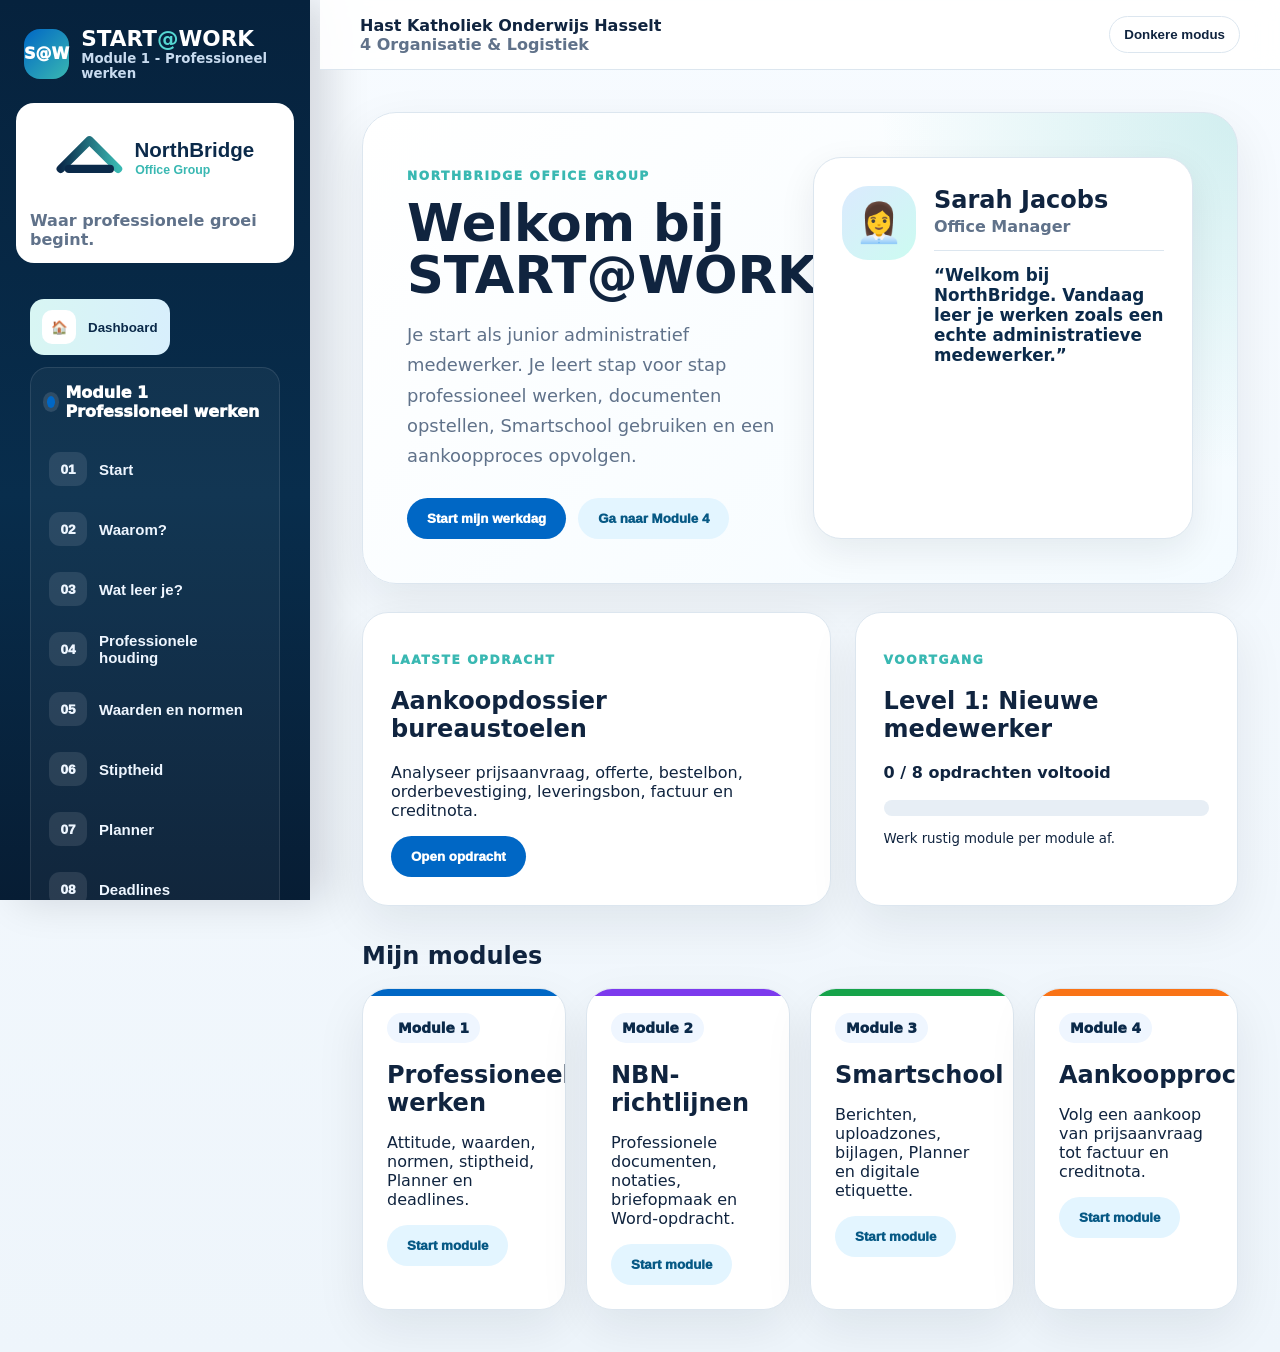
==== commit 847b7fec: "Add files via upload" ====
--- a/index.html
+++ b/index.html
@@ -9,116 +9,161 @@
   <link rel="stylesheet" href="styles.css">
 </head>
 <body>
-  <aside class="sidebar">
+  <aside class="sidebar" id="mainSidebar">
     <div class="brand">
       <div class="brand-mark">S@W</div>
       <div><strong>START<span>@</span>WORK</strong><small>Module 1 - Professioneel werken</small></div>
     </div>
     <div class="company"><img src="assets/logos/northbridge-logo.svg" alt="NorthBridge Office Group"><p>Waar professionele groei begint.</p></div>
     <nav>
-      <button class="nav active" data-section="dashboard"><span>01</span> Start</button>
-      <button class="nav" data-section="why"><span>02</span> Waarom?</button>
-      <button class="nav" data-section="goals"><span>03</span> Wat leer je?</button>
-      <button class="nav" data-section="attitude"><span>04</span> Professionele houding</button>
-      <button class="nav" data-section="values"><span>05</span> Waarden en normen</button>
-      <button class="nav" data-section="punctuality"><span>06</span> Stiptheid</button>
-      <button class="nav" data-section="planner"><span>07</span> Planner</button>
-      <button class="nav" data-section="deadlines"><span>08</span> Deadlines</button>
-      <button class="nav" data-section="communication"><span>09</span> Communicatie</button>
-      <button class="nav" data-section="cases"><span>10</span> Casussen</button>
-      <button class="nav" data-section="reflection"><span>11</span> Reflectie</button>
-      <button class="nav" data-section="downloads"><span>12</span> Downloads</button>
-      <button class="nav" data-section="curriculum"><span>13</span> Leerplandoelen</button>
-      <button class="nav module-sep" data-section="m2-start"><span>14</span> Module 2: NBN</button>
-      <button class="nav" data-section="m2-what"><span>15</span> Wat zijn NBN-normen?</button>
-      <button class="nav" data-section="m2-why"><span>16</span> Waarom NBN?</button>
-      <button class="nav" data-section="m2-layout"><span>17</span> Documentopmaak</button>
-      <button class="nav" data-section="m2-notation"><span>18</span> Notaties</button>
-      <button class="nav" data-section="m2-examples"><span>19</span> Voorbeelden</button>
-      <button class="nav" data-section="m2-lab"><span>20</span> NBN-lab</button>
-      <button class="nav" data-section="m2-final"><span>21</span> Eindopdracht</button>
-      <button class="nav" data-section="m2-word-task"><span>22</span> Word-opdracht</button>
-      <button class="nav" data-section="m2-downloads"><span>23</span> Downloads NBN</button>
-
-      <button class="nav module-sep" data-section="m3-start"><span>24</span> Module 3: Smartschool</button>
-      <button class="nav" data-section="m3-why"><span>25</span> Waarom Smartschool?</button>
-      <button class="nav" data-section="m3-structure"><span>26</span> Berichtstructuur</button>
-      <button class="nav" data-section="m3-attachments"><span>28</span> Bijlagen & uploadzone</button>
-      <button class="nav" data-section="m3-planner"><span>29</span> Planner</button>
-      <button class="nav" data-section="m3-lab"><span>30</span> Smartschool-lab</button>
-      <button class="nav" data-section="m3-final"><span>31</span> Eindopdracht</button>
-
-      <button class="nav module-sep" data-section="m4-start"><span>33</span> Module 4: Aankoopproces</button>
-      <button class="nav" data-section="m4-why"><span>34</span> Waarom aankopen?</button>
-      <button class="nav" data-section="m4-price-request"><span>35</span> Stap 1 Prijsaanvraag</button>
-      <button class="nav" data-section="m4-offer"><span>36</span> Stap 2 Offerte</button>
-      <button class="nav" data-section="m4-order"><span>37</span> Stap 3 Bestelbon</button>
-      <button class="nav" data-section="m4-confirmation"><span>38</span> Stap 4 Orderbevestiging</button>
-      <button class="nav" data-section="m4-delivery"><span>39</span> Stap 5 Leveringsbon</button>
-      <button class="nav" data-section="m4-invoice"><span>40</span> Stap 6 Factuur</button>
-      <button class="nav" data-section="m4-creditnote"><span>41</span> Fout en creditnota</button>
-      <button class="nav" data-section="m4-flow-final"><span>42</span> Documentenstroom</button>
-      <button class="nav" data-section="m4-lab-new"><span>43</span> Aankoopproces-lab</button>
-      <button class="nav" data-section="m4-oefening"><span>44</span> Oefening aankoopproces</button>
-      <button class="nav" data-section="m4-final-new"><span>45</span> Eindopdracht</button>
+      <button class="nav active" data-section="dashboard"><span>🏠</span> Dashboard</button>
+
+      <details class="module-group" open>
+        <summary><span class="module-dot m1"></span> Module 1 Professioneel werken</summary>
+        <div class="module-links">
+          <button class="nav" data-section="dashboard"><span>01</span> Start</button>
+          <button class="nav" data-section="why"><span>02</span> Waarom?</button>
+          <button class="nav" data-section="goals"><span>03</span> Wat leer je?</button>
+          <button class="nav" data-section="attitude"><span>04</span> Professionele houding</button>
+          <button class="nav" data-section="values"><span>05</span> Waarden en normen</button>
+          <button class="nav" data-section="punctuality"><span>06</span> Stiptheid</button>
+          <button class="nav" data-section="planner"><span>07</span> Planner</button>
+          <button class="nav" data-section="deadlines"><span>08</span> Deadlines</button>
+          <button class="nav" data-section="communication"><span>09</span> Communicatie</button>
+          <button class="nav" data-section="cases"><span>10</span> Casussen</button>
+          <button class="nav" data-section="reflection"><span>11</span> Reflectie</button>
+          <button class="nav" data-section="downloads"><span>12</span> Downloads</button>
+          <button class="nav" data-section="curriculum"><span>13</span> Leerplandoelen</button>
+        </div>
+      </details>
+
+      <details class="module-group">
+        <summary><span class="module-dot m2"></span> Module 2 NBN</summary>
+        <div class="module-links">
+          <button class="nav" data-section="m2-start"><span>14</span> Start NBN</button>
+          <button class="nav" data-section="m2-what"><span>15</span> Wat zijn normen?</button>
+          <button class="nav" data-section="m2-why"><span>16</span> Waarom NBN?</button>
+          <button class="nav" data-section="m2-layout"><span>17</span> Documentopmaak</button>
+          <button class="nav" data-section="m2-notation"><span>18</span> Notaties</button>
+          <button class="nav" data-section="m2-examples"><span>19</span> Voorbeelden</button>
+          <button class="nav" data-section="m2-lab"><span>20</span> NBN-lab</button>
+          <button class="nav" data-section="m2-final"><span>21</span> Eindopdracht</button>
+          <button class="nav" data-section="m2-word-task"><span>22</span> Word-opdracht</button>
+          <button class="nav" data-section="m2-downloads"><span>23</span> Downloads NBN</button>
+        </div>
+      </details>
+
+      <details class="module-group">
+        <summary><span class="module-dot m3"></span> Module 3 Smartschool</summary>
+        <div class="module-links">
+          <button class="nav" data-section="m3-start"><span>24</span> Start Smartschool</button>
+          <button class="nav" data-section="m3-why"><span>25</span> Waarom Smartschool?</button>
+          <button class="nav" data-section="m3-structure"><span>26</span> Berichtstructuur</button>
+          <button class="nav" data-section="m3-attachments"><span>27</span> Bijlagen & uploadzone</button>
+          <button class="nav" data-section="m3-planner"><span>28</span> Planner</button>
+          <button class="nav" data-section="m3-lab"><span>29</span> Smartschool-lab</button>
+          <button class="nav" data-section="m3-final"><span>30</span> Eindopdracht</button>
+        </div>
+      </details>
+
+      <details class="module-group">
+        <summary><span class="module-dot m4"></span> Module 4 Aankoopproces</summary>
+        <div class="module-links">
+          <button class="nav" data-section="m4-start"><span>31</span> Start aankoopproces</button>
+          <button class="nav" data-section="m4-why"><span>32</span> Waarom aankopen?</button>
+          <button class="nav" data-section="m4-price-request"><span>33</span> Prijsaanvraag</button>
+          <button class="nav" data-section="m4-offer"><span>34</span> Offerte</button>
+          <button class="nav" data-section="m4-order"><span>35</span> Bestelbon</button>
+          <button class="nav" data-section="m4-confirmation"><span>36</span> Orderbevestiging</button>
+          <button class="nav" data-section="m4-delivery"><span>37</span> Leveringsbon</button>
+          <button class="nav" data-section="m4-invoice"><span>38</span> Factuur</button>
+          <button class="nav" data-section="m4-creditnote"><span>39</span> Creditnota</button>
+          <button class="nav" data-section="m4-flow-final"><span>40</span> Documentenstroom</button>
+          <button class="nav" data-section="m4-lab-new"><span>41</span> Aankoopproces-lab</button>
+          <button class="nav" data-section="m4-oefening"><span>42</span> Oefening</button>
+          <button class="nav" data-section="m4-final-new"><span>43</span> Eindopdracht</button>
+        </div>
+      </details>
+
+      <button class="nav quick-nav" data-section="downloads"><span>⬇</span> Downloads</button>
+      <button class="nav quick-nav" data-section="reflection"><span>✓</span> Voortgang</button>
     </nav>
     <div class="progress-card"><small>Voortgang module 1</small><div class="progress"><div id="progressBar"></div></div><strong id="progressText">0%</strong></div>
-  </aside>
+  </aside><div class="mobile-sidebar-overlay" id="mobileSidebarOverlay"></div>
 
   <main>
-    <header class="topbar"><div><strong>Hast Katholiek Onderwijs Hasselt</strong><span>4 Organisatie & Logistiek</span></div><button id="themeToggle">Donkere modus</button></header>
-
-    <section id="dashboard" class="section active">
-      <div class="hero">
+    <header class="topbar"><button id="mobileMenuToggle" class="mobile-menu-toggle" aria-label="Menu openen">☰ Menu</button><div><strong>Hast Katholiek Onderwijs Hasselt</strong><span>4 Organisatie & Logistiek</span></div><button id="themeToggle">Donkere modus</button></header>
+
+    
+    <section id="dashboard" class="section active dashboard-section">
+      <div class="dashboard-hero">
         <div>
-          <p class="eyebrow">Werkopdracht 1</p>
-          <h1>Je eerste werkdag begint met professioneel werken.</h1>
-          <p class="lead">Voor je Smartschoolberichten schrijft, e-mails verstuurt of documenten opstelt, moet je weten welke houding van jou verwacht wordt. In deze module ontdek je waarom attitude, stiptheid, Planner, deadlines en beleefde communicatie belangrijk zijn op school, op stage en later op de werkvloer.</p>
-          <div class="hero-actions"><button class="primary" data-section="why">Start module</button><a class="secondary" href="downloads/module1_professioneel_werken_samenvatting.pdf" download>Download samenvatting</a></div>
-        </div>
-        <img src="assets/images/office-start.svg" alt="Illustratie eerste werkdag">
-      </div>
-      <div class="overview-grid">
-        <article class="stat-card"><span>⏱</span><h3>Duur</h3><p>50-60 minuten</p></article>
-        <article class="stat-card"><span>⭐</span><h3>XP</h3><p>120 XP</p></article>
-        <article class="stat-card"><span>🎯</span><h3>Doel</h3><p>Je begrijpt wat professioneel werken betekent.</p></article>
-      </div>
-      <article class="message-card"><div class="person">SJ</div><div><h2>Sarah Jacobs - Office Manager</h2><p>Welkom bij NorthBridge Office Group. Vandaag start je als junior administratief medewerker. Voor je aan je eerste taak begint, wil ik duidelijk maken welke professionele houding wij verwachten. Kennis is belangrijk, maar collega's moeten vooral op jou kunnen rekenen.</p></div></article>
-    <article class="message-card module3-teaser">
-        <div class="person">SS</div>
-        <div>
-          <h2>Nieuwe module: Smartschool professioneel gebruiken</h2>
-          <p>Je past de NBN-afspraken nu toe in Smartschool: duidelijke onderwerpen, professionele berichten, correcte bijlagen, Planner opvolgen en uploadzones gebruiken.</p>
-          <button class="primary" data-section="m3-start">Open Module 3</button>
-        </div>
-      </article>
-      <article class="message-card module2-teaser">
-        <div class="person">NBN</div>
-        <div>
-          <h2>Volgende module: NBN-richtlijnen</h2>
-          <p>Leer hoe professionele documenten worden opgebouwd met duidelijke afspraken over marges, witregels, datums, bedragen, telefoonnummers en begroetingen.</p>
-          <button class="primary" data-section="m2-start">Open Module 2</button>
-        </div>
-      </article>
-    <article class="message-card module3-direct-card">
-        <div class="person">SS</div>
-        <div>
-          <h2>Module 3: Smartschool</h2>
-          <p>Ga rechtstreeks naar de Smartschoolmodule: berichten, Planner, uploadzone en eindopdracht.</p>
-          <button class="primary" data-section="m3-start">Open Module 3</button>
-        </div>
-      </article>
-    <article class="message-card module4-direct-card">
-        <div class="person">AP</div>
-        <div>
-          <h2>Module 4: Mijn eerste aankoopproces</h2>
-          <p>Begeleid instromers stap voor stap door prijsaanvraag, offerte, bestelbon, orderbevestiging, leveringsbon, factuur en creditnota.</p>
-          <button class="primary" data-section="m4-start">Open Module 4</button>
-        </div>
-      </article>
+          <p class="eyebrow">NorthBridge Office Group</p>
+          <h1>Welkom bij START@WORK.</h1>
+          <p class="lead">Je start als junior administratief medewerker. Je leert stap voor stap professioneel werken, documenten opstellen, Smartschool gebruiken en een aankoopproces opvolgen.</p>
+          <div class="hero-actions">
+            <button class="primary" data-section="why">Start mijn werkdag</button>
+            <button class="secondary" data-section="m4-start">Ga naar Module 4</button>
+          </div>
+        </div>
+        <aside class="manager-card">
+          <div class="manager-avatar">👩‍💼</div>
+          <div>
+            <h2>Sarah Jacobs</h2>
+            <p>Office Manager</p>
+            <blockquote>“Welkom bij NorthBridge. Vandaag leer je werken zoals een echte administratieve medewerker.”</blockquote>
+          </div>
+        </aside>
+      </div>
+
+      <div class="dashboard-grid">
+        <article class="next-task-card">
+          <p class="eyebrow">Laatste opdracht</p>
+          <h2>Aankoopdossier bureaustoelen</h2>
+          <p>Analyseer prijsaanvraag, offerte, bestelbon, orderbevestiging, leveringsbon, factuur en creditnota.</p>
+          <button class="primary" data-section="m4-start">Open opdracht</button>
+        </article>
+
+        <article class="level-card">
+          <p class="eyebrow">Voortgang</p>
+          <h2>Level 1: Nieuwe medewerker</h2>
+          <p><strong>0 / 8 opdrachten voltooid</strong></p>
+          <div class="level-bar"><span style="width:0%"></span></div>
+          <small>Werk rustig module per module af.</small>
+        </article>
+      </div>
+
+      <h2 class="dashboard-heading">Mijn modules</h2>
+      <div class="module-dashboard-grid">
+        <article class="module-tile m1-tile">
+          <span>Module 1</span>
+          <h2>Professioneel werken</h2>
+          <p>Attitude, waarden, normen, stiptheid, Planner en deadlines.</p>
+          <button class="secondary" data-section="why">Start module</button>
+        </article>
+        <article class="module-tile m2-tile">
+          <span>Module 2</span>
+          <h2>NBN-richtlijnen</h2>
+          <p>Professionele documenten, notaties, briefopmaak en Word-opdracht.</p>
+          <button class="secondary" data-section="m2-start">Start module</button>
+        </article>
+        <article class="module-tile m3-tile">
+          <span>Module 3</span>
+          <h2>Smartschool</h2>
+          <p>Berichten, uploadzones, bijlagen, Planner en digitale etiquette.</p>
+          <button class="secondary" data-section="m3-start">Start module</button>
+        </article>
+        <article class="module-tile m4-tile">
+          <span>Module 4</span>
+          <h2>Aankoopproces</h2>
+          <p>Volg een aankoop van prijsaanvraag tot factuur en creditnota.</p>
+          <button class="secondary" data-section="m4-start">Start module</button>
+        </article>
+      </div>
     </section>
 
-    <section id="why" class="section"><article class="lesson">
+
+    <section id="why" class="section module-1-content"><article class="lesson">
       <p class="eyebrow">Waarom is dit belangrijk?</p><h1>Een goede attitude bepaalt hoe anderen jou ervaren.</h1>
       <p>Wanneer mensen spreken over een professionele houding, denken ze vaak aan beleefd zijn of op tijd komen. Dat klopt, maar professioneel werken gaat verder. Het betekent dat je verantwoordelijkheid neemt voor je eigen werk, afspraken respecteert, respectvol communiceert en begrijpt dat jouw gedrag invloed heeft op anderen.</p>
       <p>In Organisatie & Logistiek bereid je je voor op administratieve en logistieke taken. Daar hoort vakkennis bij, maar ook gedrag dat vertrouwen wekt. Een werkgever wil kunnen rekenen op medewerkers die afspraken nakomen, zelfstandig kunnen plannen en tijdig communiceren wanneer er iets fout loopt.</p>
@@ -126,12 +171,12 @@
       <div class="task-card"><h2>Denkvraag</h2><p>Waarom zou een werkgever iemand die vaak te laat komt minder snel vertrouwen, zelfs wanneer die persoon inhoudelijk goed werk levert?</p><textarea placeholder="Schrijf hier je antwoord..."></textarea></div>
     </article></section>
 
-    <section id="goals" class="section"><article class="lesson">
+    <section id="goals" class="section module-1-content"><article class="lesson">
       <p class="eyebrow">Wat ga je leren?</p><h1>Na deze module kan je professioneel gedrag herkennen en toepassen.</h1>
       <ul class="goal-list"><li><span>✓</span>Je kan uitleggen wat professioneel gedrag betekent.</li><li><span>✓</span>Je begrijpt het verschil tussen waarden en normen.</li><li><span>✓</span>Je weet waarom op tijd komen belangrijk is.</li><li><span>✓</span>Je begrijpt waarom je dagelijks je Planner controleert.</li><li><span>✓</span>Je kan uitleggen waarom deadlines bindend zijn.</li><li><span>✓</span>Je weet hoe je correct communiceert bij ziekte of problemen.</li><li><span>✓</span>Je kan professionele keuzes maken in herkenbare situaties.</li></ul>
     </article></section>
 
-    <section id="attitude" class="section"><article class="lesson">
+    <section id="attitude" class="section module-1-content"><article class="lesson">
       <p class="eyebrow">Theorie</p><h1>Wat betekent een professionele houding?</h1>
       <p>Een professionele houding betekent dat je laat zien dat je je werk ernstig neemt. Dat merk je aan kleine gewoontes: op tijd komen, je materiaal klaarleggen, beleefd spreken, je Planner gebruiken, taken tijdig indienen en hulp vragen wanneer dat nodig is.</p>
       <p>Professioneel gedrag gaat niet over perfect zijn. Iedereen maakt fouten. Het verschil zit in hoe je met fouten omgaat. Een professionele leerling of medewerker neemt verantwoordelijkheid, communiceert tijdig en zoekt naar een oplossing.</p>
@@ -139,7 +184,7 @@
       <div class="tip"><strong>Veelgemaakte fout:</strong> “Ik dacht dat ik het wel zou onthouden.” Onthouden is geen planning. Zodra je meerdere taken, deadlines en afspraken hebt, heb je een systeem nodig.</div>
     </article></section>
 
-    <section id="values" class="section"><article class="lesson">
+    <section id="values" class="section module-1-content"><article class="lesson">
       <p class="eyebrow">Waarden en normen</p><h1>Regels bestaan omdat organisaties waarden belangrijk vinden.</h1>
       <p>Een waarde is iets wat een persoon, school of bedrijf belangrijk vindt. Denk aan respect, verantwoordelijkheid, betrouwbaarheid, eerlijkheid, samenwerking en zorgvuldigheid. Waarden zijn vaak abstract: je kan ze niet zomaar afvinken.</p>
       <p>Een norm is een concrete afspraak waarmee je een waarde zichtbaar maakt. Als respect een waarde is, dan is “je laat iemand uitspreken” een norm. Als verantwoordelijkheid een waarde is, dan is “je levert taken op tijd in” een norm.</p>
@@ -147,7 +192,7 @@
       <div class="quiz"><h2>Oefening: waarde of norm?</h2><p>Klik telkens op de juiste keuze.</p><div class="quiz-item" data-answer="waarde"><strong>Respect</strong><button>Waarde</button><button>Norm</button><p></p></div><div class="quiz-item" data-answer="norm"><strong>Je komt op tijd naar de les.</strong><button>Waarde</button><button>Norm</button><p></p></div><div class="quiz-item" data-answer="waarde"><strong>Verantwoordelijkheid</strong><button>Waarde</button><button>Norm</button><p></p></div><div class="quiz-item" data-answer="norm"><strong>Je noteert deadlines in je Planner.</strong><button>Waarde</button><button>Norm</button><p></p></div></div>
     </article></section>
 
-    <section id="punctuality" class="section"><article class="lesson">
+    <section id="punctuality" class="section module-1-content"><article class="lesson">
       <p class="eyebrow">Stiptheid</p><h1>Op tijd zijn betekent klaar zijn om te starten.</h1>
       <p>Op tijd zijn betekent niet dat je op het moment van het belsignaal nog binnenwandelt. Het betekent dat je klaar bent om te starten. Je laptop staat klaar, je Planner is gecontroleerd en je weet wat je nodig hebt.</p>
       <p>Op stage of op het werk kan te laat komen grote gevolgen hebben. Een collega moet jouw taak overnemen, een klant wacht langer of een levering loopt vertraging op. Een werkgever zal dit niet eindeloos tolereren, omdat stiptheid rechtstreeks te maken heeft met betrouwbaarheid.</p>
@@ -155,7 +200,7 @@
       <div class="scenario"><h2>Scenario</h2><p>Je komt om 8.34 uur binnen. De les begon om 8.30 uur. Je laptop zit nog in je tas en je vraagt wat de opdracht is.</p><button data-feedback="Je stoort de start van de les, mist instructies en zorgt ervoor dat de leraar moet herhalen. Professioneel zou zijn: vooraf aanwezig zijn, materiaal klaarleggen en onmiddellijk starten.">Wat loopt hier fout?</button><p class="feedback"></p></div>
     </article></section>
 
-    <section id="planner" class="section"><article class="lesson">
+    <section id="planner" class="section module-1-content"><article class="lesson">
       <p class="eyebrow">Planner</p><h1>Je Planner is geen extra taak, maar je werkmiddel.</h1>
       <p>Veel leerlingen denken dat ze opdrachten wel zullen onthouden. Dat lukt misschien wanneer je maar één taak hebt. In Organisatie & Logistiek krijg je echter meerdere opdrachten, deadlines, documenten en afspraken. In het vijfde jaar komt daar stage bij, en bij jaarprojecten werk je vaak met verschillende deeldeadlines.</p>
       <p>Daarom moet je dagelijks je Planner controleren. Je leert niet alleen opdrachten onthouden, maar zelfstandig werk organiseren. Dat is precies wat later ook van jou verwacht wordt op de werkvloer.</p>
@@ -164,7 +209,7 @@
       <div class="task-card"><h2>Mini-oefening</h2><p>Je krijgt vrijdag een opdracht die woensdag klaar moet zijn. Noteer hieronder drie stappen die je in je Planner zet.</p><textarea placeholder="1. ...&#10;2. ...&#10;3. ..."></textarea></div>
     </article></section>
 
-    <section id="deadlines" class="section"><article class="lesson">
+    <section id="deadlines" class="section module-1-content"><article class="lesson">
       <p class="eyebrow">Deadlines</p><h1>Een deadline is een afspraak.</h1>
       <p>Een deadline is niet zomaar een datum. Het is een afspraak tussen jou en de persoon die jouw werk nodig heeft. Wanneer je te laat indient, kan iemand anders misschien niet verder. Daarom zijn deadlines belangrijk in projecten, administratie, logistiek en boekhouding.</p>
       <p>In het vijfde jaar krijg je grotere opdrachten en stages. Daar wordt verwacht dat je zelf opvolgt wat klaar moet zijn. Wie deadlines respecteert, toont verantwoordelijkheid en betrouwbaarheid.</p>
@@ -173,7 +218,7 @@
       <div class="tip warning"><strong>Veelgemaakte fout:</strong> wachten tot de avond voor de deadline. Als er dan technisch iets misloopt, heb je geen marge meer om hulp te vragen.</div>
     </article></section>
 
-    <section id="communication" class="section"><article class="lesson">
+    <section id="communication" class="section module-1-content"><article class="lesson">
       <p class="eyebrow">Communicatie</p><h1>Professioneel communiceren betekent tijdig, duidelijk en beleefd communiceren.</h1>
       <p>Wanneer je ziek bent of een probleem hebt, is zwijgen geen professionele keuze. Op school volgen je ouders de afspraken rond afwezigheid. Maar als jij daardoor een opdracht of deadline mist, moet je zelf leren tijdig en beleefd te communiceren via Smartschool.</p>
       <p>Een goed bericht bevat altijd context. De ontvanger moet begrijpen wat er gebeurd is, wat jij al geprobeerd hebt en welke vraag je stelt.</p>
@@ -182,25 +227,30 @@
       <div class="task-card"><h2>Oefening</h2><p>Schrijf een professioneel Smartschoolbericht waarin je meldt dat je ziek bent geweest en vraagt hoe je een gemiste opdracht kan inhalen.</p><textarea placeholder="Onderwerp: ...&#10;&#10;Geachte ..."></textarea></div>
     </article></section>
 
-    <section id="cases" class="section"><article class="lesson">
+    <section id="cases" class="section module-1-content"><article class="lesson">
       <p class="eyebrow">Casussen</p><h1>Wat zou jij doen?</h1>
       <div class="case-grid"><div class="case" data-correct="B"><h3>Casus 1: te laat</h3><p>Je weet dat je door treinvertraging te laat zal zijn op je stage.</p><button>A. Je zegt niets en komt gewoon later binnen.</button><button>B. Je verwittigt zo snel mogelijk volgens de afspraken.</button><button>C. Je stuurt pas 's avonds een bericht.</button><p class="feedback"></p></div><div class="case" data-correct="C"><h3>Casus 2: deadline</h3><p>Je merkt twee dagen voor de deadline dat je opdracht niet zal lukken.</p><button>A. Je wacht af.</button><button>B. Je dient niets in.</button><button>C. Je vraagt tijdig hulp en legt uit wat niet lukt.</button><p class="feedback"></p></div><div class="case" data-correct="A"><h3>Casus 3: Planner</h3><p>Je krijgt een grote opdracht met drie deeldeadlines.</p><button>A. Je noteert elke deeldeadline apart in je Planner.</button><button>B. Je probeert alles te onthouden.</button><button>C. Je wacht tot de leraar het opnieuw zegt.</button><p class="feedback"></p></div></div>
     </article></section>
 
-    <section id="reflection" class="section"><article class="lesson">
+    <section id="reflection" class="section module-1-content"><article class="lesson">
       <p class="eyebrow">Reflectie</p><h1>Waar wil jij professioneler in worden?</h1><p>Professioneel werken vraagt oefening. Kies één aandachtspunt voor de komende weken en maak het concreet.</p>
       <div class="reflection-grid"><label><input type="checkbox" class="progress-check"> Stiptheid</label><label><input type="checkbox" class="progress-check"> Planner controleren</label><label><input type="checkbox" class="progress-check"> Deadlines respecteren</label><label><input type="checkbox" class="progress-check"> Beleefd communiceren</label><label><input type="checkbox" class="progress-check"> Zelfstandiger werken</label><label><input type="checkbox" class="progress-check"> Samenwerken</label></div>
       <textarea placeholder="Mijn concrete actie voor deze week is..."></textarea>
     </article></section>
 
-    <section id="downloads" class="section"><article class="lesson"><p class="eyebrow">Downloads</p><h1>Downloadcentrum module 1</h1><div id="downloadGrid" class="download-grid"></div></article></section>
-    <section id="curriculum" class="section"><article class="lesson"><p class="eyebrow">Leerkrachtenmodus</p><h1>Leerplandoelkoppelingen</h1><div id="curriculumGrid" class="curriculum-grid"></div></article></section>
-
-    <section id="m2-start" class="section">
+    <section id="downloads" class="section module-1-content"><article class="lesson"><p class="eyebrow">Downloads</p><h1>Downloadcentrum module 1</h1><div id="downloadGrid" class="download-grid"></div></article></section>
+    <section id="curriculum" class="section module-1-content"><article class="lesson"><p class="eyebrow">Leerkrachtenmodus</p><h1>Leerplandoelkoppelingen</h1><div id="curriculumGrid" class="curriculum-grid"></div></article></section>
+
+    <section id="m2-start" class="section module-opener module-2">
       <div class="hero">
         <div>
           <p class="eyebrow">Module 2</p>
           <h1>NBN-richtlijnen voor professionele communicatie.</h1>
+      <div class="manager-note m2-note">
+        <div class="manager-avatar small">👩‍💼</div>
+        <div><strong>Sarah Jacobs</strong><p>In deze module leer je documenten opstellen volgens vaste afspraken.</p></div>
+      </div>
+
           <p class="lead">Voor je Smartschoolberichten, e-mails of zakelijke brieven opstelt, heb je een basis nodig: duidelijke afspraken over opmaak, notatie, structuur en witruimte.</p>
           <div class="hero-actions">
             <button class="primary" data-section="m2-what">Start module 2</button>
@@ -454,11 +504,16 @@
     </article></section>
 
 
-    <section id="m3-start" class="section">
+    <section id="m3-start" class="section module-opener module-3">
       <div class="hero smartschool-hero">
         <div>
           <p class="eyebrow">Module 3</p>
           <h1>Smartschool professioneel gebruiken.</h1>
+      <div class="manager-note m3-note">
+        <div class="manager-avatar small">👩‍💼</div>
+        <div><strong>Sarah Jacobs</strong><p>Vanaf nu communiceren we professioneel via Smartschool.</p></div>
+      </div>
+
           <p class="lead">Smartschool is het hoofdcommunicatiemiddel op school. Je leert berichten professioneel opstellen, de Planner opvolgen, bijlagen correct toevoegen en opdrachten indienen via de uploadzone.</p>
           <div class="hero-actions">
             <button class="primary" data-section="m3-why">Start module 3</button>
@@ -608,11 +663,16 @@
       </div>
     </article></section>
 
-    <section id="m4-start" class="section">
+    <section id="m4-start" class="section module-opener module-4">
       <div class="hero">
         <div>
           <p class="eyebrow">Module 4</p>
           <h1>Mijn eerste aankoopproces.</h1>
+      <div class="manager-note m4-note">
+        <div class="manager-avatar small">👩‍💼</div>
+        <div><strong>Sarah Jacobs</strong><p>Vandaag volg je je eerste aankoopdossier van begin tot einde.</p></div>
+      </div>
+
           <p class="lead">Je werkt als administratief medewerker bij NorthBridge Office Group. De vergaderzaal wordt vernieuwd en er moeten 12 ergonomische bureaustoelen worden aangekocht. Jij volgt elk document van begin tot einde.</p>
           <div class="hero-actions">
             <button class="primary" data-section="m4-why">Start module 4</button>
@@ -898,7 +958,7 @@
         <h2>Open de oefening</h2>
         <p>Klik op de knop. De oefening opent in een nieuw tabblad en kan daar volledig gebruikt worden.</p>
         <a class="primary external-exercise-btn" href="https://static.oefen.be/oefening/5/9/1/9/9/e/index.htm" target="_blank" rel="noopener">Start oefening in nieuw tabblad</a>
-        <details><summary>Toon iframe-poging op deze pagina</summary><iframe src="https://static.oefen.be/oefening/5/9/1/9/9/e/index.htm" title="Oefening aankoopproces" allowfullscreen></iframe></details>
+        <details><summary>Toon iframe-poging op deze pagina</summary><iframe class="optional-iframe" src="https://static.oefen.be/oefening/5/9/1/9/9/e/index.htm" title="Oefening aankoopproces" allowfullscreen></iframe></details>
       </div>
     </article></section>
 
--- a/styles.css
+++ b/styles.css
@@ -139,3 +139,646 @@
 .oefen-fallback details{margin-top:20px;background:white;border:1px solid var(--line);border-radius:16px;padding:16px}
 .oefen-fallback summary{cursor:pointer;font-weight:950;color:var(--navy)}
 .oefen-fallback iframe{width:100%;height:760px;border:0;border-radius:16px;background:white;margin-top:16px}
+
+/* =========================================================
+   V11 visual redesign: dashboard + calm sidebar navigation
+   ========================================================= */
+
+:root{
+  --m1:#0067c5;
+  --m2:#7c3aed;
+  --m3:#16a34a;
+  --m4:#f97316;
+  --card-shadow: 0 18px 50px rgba(15,23,42,.08);
+}
+
+body{
+  background:linear-gradient(180deg,#f7fbff 0%,#eef5fb 100%);
+}
+
+/* Sidebar grouping */
+.sidebar{
+  width:310px;
+  min-width:310px;
+  background:linear-gradient(180deg,#06223d,#082d4c 55%,#071d34);
+  border-right:0;
+  box-shadow:18px 0 40px rgba(2,6,23,.14);
+}
+
+.sidebar nav{
+  display:block;
+  padding:18px 14px 28px;
+}
+
+.module-group{
+  margin:12px 0;
+  border:1px solid rgba(255,255,255,.10);
+  border-radius:18px;
+  overflow:hidden;
+  background:rgba(255,255,255,.045);
+}
+
+.module-group summary{
+  cursor:pointer;
+  list-style:none;
+  padding:15px 16px;
+  color:#fff;
+  font-weight:950;
+  display:flex;
+  align-items:center;
+  gap:10px;
+}
+
+.module-group summary::-webkit-details-marker{display:none}
+
+.module-links{
+  padding:6px 8px 12px;
+  display:grid;
+  gap:6px;
+}
+
+.module-links .nav{
+  margin:0;
+  padding:10px 10px;
+  min-height:44px;
+  font-size:.94rem;
+  border-radius:12px;
+  background:transparent;
+}
+
+.module-links .nav span{
+  width:38px;
+  height:34px;
+  border-radius:11px;
+  font-size:.85rem;
+}
+
+.module-dot{
+  width:12px;
+  height:12px;
+  border-radius:50%;
+  display:inline-block;
+  box-shadow:0 0 0 4px rgba(255,255,255,.12);
+}
+.module-dot.m1{background:var(--m1)}
+.module-dot.m2{background:var(--m2)}
+.module-dot.m3{background:var(--m3)}
+.module-dot.m4{background:var(--m4)}
+
+.quick-nav{
+  margin-top:10px!important;
+  border:1px solid rgba(255,255,255,.16)!important;
+}
+
+/* Calm dashboard */
+.dashboard-section{
+  padding-top:42px;
+}
+
+.dashboard-hero{
+  display:grid;
+  grid-template-columns:minmax(0,1.4fr) 380px;
+  gap:28px;
+  align-items:stretch;
+  padding:44px;
+  border-radius:34px;
+  background:
+    radial-gradient(circle at top right,rgba(57,184,178,.20),transparent 36%),
+    linear-gradient(135deg,#fff,#f4fbff);
+  border:1px solid var(--line);
+  box-shadow:var(--card-shadow);
+}
+
+.dashboard-hero h1{
+  font-size:clamp(2.6rem,4vw,4.8rem);
+  line-height:1.02;
+  margin:14px 0 18px;
+  max-width:840px;
+}
+
+.manager-card{
+  background:#fff;
+  border:1px solid var(--line);
+  border-radius:28px;
+  padding:28px;
+  box-shadow:0 12px 36px rgba(15,23,42,.08);
+  display:grid;
+  grid-template-columns:74px 1fr;
+  gap:18px;
+  align-content:start;
+}
+
+.manager-avatar{
+  width:74px;
+  height:74px;
+  border-radius:26px;
+  display:grid;
+  place-items:center;
+  font-size:2.4rem;
+  background:linear-gradient(135deg,#dbeafe,#ccfbf1);
+}
+
+.manager-avatar.small{
+  width:52px;
+  height:52px;
+  border-radius:18px;
+  font-size:1.7rem;
+}
+
+.manager-card h2{
+  margin:0;
+}
+
+.manager-card p{
+  margin:3px 0 14px;
+  font-weight:800;
+  color:var(--muted);
+}
+
+.manager-card blockquote{
+  margin:0;
+  padding:14px 0 0;
+  border-top:1px solid var(--line);
+  font-size:1.05rem;
+  font-weight:850;
+  color:var(--navy);
+}
+
+.dashboard-grid{
+  display:grid;
+  grid-template-columns:1.1fr .9fr;
+  gap:24px;
+  margin:28px 0;
+}
+
+.next-task-card,.level-card{
+  background:#fff;
+  border:1px solid var(--line);
+  border-radius:26px;
+  padding:28px;
+  box-shadow:var(--card-shadow);
+}
+
+.level-bar{
+  height:16px;
+  background:#e7eef5;
+  border-radius:99px;
+  overflow:hidden;
+  margin:18px 0 12px;
+}
+
+.level-bar span{
+  display:block;
+  height:100%;
+  background:linear-gradient(90deg,var(--teal),var(--blue));
+  border-radius:99px;
+}
+
+.dashboard-heading{
+  margin:36px 0 18px;
+}
+
+.module-dashboard-grid{
+  display:grid;
+  grid-template-columns:repeat(4,1fr);
+  gap:20px;
+}
+
+.module-tile{
+  background:#fff;
+  border:1px solid var(--line);
+  border-radius:26px;
+  padding:24px;
+  box-shadow:var(--card-shadow);
+  position:relative;
+  overflow:hidden;
+}
+
+.module-tile::before{
+  content:"";
+  position:absolute;
+  inset:0 0 auto 0;
+  height:7px;
+  background:var(--m1);
+}
+
+.m2-tile::before{background:var(--m2)}
+.m3-tile::before{background:var(--m3)}
+.m4-tile::before{background:var(--m4)}
+
+.module-tile span{
+  display:inline-flex;
+  padding:7px 11px;
+  border-radius:999px;
+  background:#eff6ff;
+  color:var(--navy);
+  font-weight:950;
+  font-size:.86rem;
+}
+
+.module-tile h2{
+  margin:18px 0 10px;
+}
+
+/* Module color accents */
+.module-opener .hero,
+.module-1-content .lesson,
+.module-2 .hero,
+.module-3 .hero,
+.module-4 .hero{
+  border-top:8px solid var(--m1);
+}
+
+.module-2 .hero{border-top-color:var(--m2)}
+.module-3 .hero{border-top-color:var(--m3)}
+.module-4 .hero{border-top-color:var(--m4)}
+
+.manager-note{
+  display:flex;
+  gap:14px;
+  align-items:flex-start;
+  background:#fff;
+  border:1px solid var(--line);
+  border-left:7px solid var(--m1);
+  border-radius:20px;
+  padding:18px;
+  margin:18px 0 24px;
+  box-shadow:0 10px 24px rgba(15,23,42,.06);
+}
+
+.manager-note p{margin:4px 0 0}
+.manager-note.m2-note{border-left-color:var(--m2)}
+.manager-note.m3-note{border-left-color:var(--m3)}
+.manager-note.m4-note{border-left-color:var(--m4)}
+
+/* Better exercise identity */
+.nbn-quiz,
+.document-analysis{
+  position:relative;
+}
+
+.document-analysis::before,
+.nbn-quiz::before{
+  content:"🧩 Oefening";
+  display:inline-flex;
+  margin-bottom:14px;
+  padding:8px 12px;
+  border-radius:999px;
+  background:#fff7ed;
+  color:#9a3412;
+  font-weight:950;
+  border:1px solid #fed7aa;
+}
+
+.nbn-style-mcq,
+.doc-mcq{
+  background:#fff;
+  border:1px solid var(--line);
+  border-radius:18px;
+  padding:20px;
+  margin:14px 0;
+}
+
+/* Better download cards */
+.download-card{
+  box-shadow:0 12px 28px rgba(15,23,42,.07);
+  border-radius:22px!important;
+}
+
+.download-card h2::before{
+  content:"📄 ";
+}
+
+/* Document preview refinements */
+.document-image-frame{
+  background:#f3f7fb!important;
+  padding:28px!important;
+  border-radius:22px!important;
+}
+
+.document-image-frame img{
+  width:min(100%, 1040px)!important;
+}
+
+/* Optional iframe fallback */
+.optional-iframe{
+  min-height:720px;
+}
+
+@media(max-width:1250px){
+  .module-dashboard-grid{grid-template-columns:repeat(2,1fr)}
+  .dashboard-hero{grid-template-columns:1fr}
+  .sidebar{width:280px;min-width:280px}
+}
+
+@media(max-width:900px){
+  .sidebar{
+    position:relative;
+    width:100%;
+    min-width:0;
+    height:auto;
+  }
+  .dashboard-grid,.module-dashboard-grid{grid-template-columns:1fr}
+  .dashboard-hero{padding:28px}
+  .manager-card{grid-template-columns:1fr}
+}
+
+/* =========================================================
+   V11.1 Mobile ready
+   ========================================================= */
+
+.mobile-menu-toggle,
+.mobile-sidebar-overlay{
+  display:none;
+}
+
+img, iframe{
+  max-width:100%;
+}
+
+.document-image-frame{
+  overflow:auto!important;
+  -webkit-overflow-scrolling:touch;
+}
+
+.document-image-frame img{
+  min-width:0;
+}
+
+@media(max-width:980px){
+  body{
+    display:block;
+    overflow-x:hidden;
+  }
+
+  .sidebar{
+    position:fixed!important;
+    inset:0 auto 0 0;
+    width:min(86vw,340px)!important;
+    min-width:0!important;
+    height:100vh!important;
+    transform:translateX(-105%);
+    transition:transform .25s ease;
+    z-index:1000;
+    overflow-y:auto;
+    border-radius:0 24px 24px 0;
+  }
+
+  body.sidebar-open .sidebar{
+    transform:translateX(0);
+  }
+
+  .mobile-sidebar-overlay{
+    display:block;
+    position:fixed;
+    inset:0;
+    background:rgba(2,6,23,.55);
+    opacity:0;
+    pointer-events:none;
+    transition:opacity .25s ease;
+    z-index:999;
+  }
+
+  body.sidebar-open .mobile-sidebar-overlay{
+    opacity:1;
+    pointer-events:auto;
+  }
+
+  main{
+    width:100%;
+    margin:0;
+    padding:0;
+  }
+
+  .topbar{
+    position:sticky;
+    top:0;
+    z-index:100;
+    display:flex;
+    gap:12px;
+    align-items:center;
+    justify-content:space-between;
+    padding:12px 14px;
+    background:rgba(255,255,255,.92);
+    backdrop-filter:blur(14px);
+    border-bottom:1px solid var(--line);
+  }
+
+  .topbar div{
+    min-width:0;
+  }
+
+  .topbar strong{
+    display:block;
+    white-space:nowrap;
+    overflow:hidden;
+    text-overflow:ellipsis;
+    max-width:52vw;
+  }
+
+  .topbar span{
+    display:none;
+  }
+
+  .mobile-menu-toggle{
+    display:inline-flex;
+    align-items:center;
+    gap:6px;
+    border:1px solid var(--line);
+    background:#fff;
+    color:var(--navy);
+    border-radius:999px;
+    padding:10px 14px;
+    font-weight:950;
+    box-shadow:0 8px 18px rgba(15,23,42,.08);
+  }
+
+  #themeToggle{
+    padding:10px 12px;
+    font-size:.9rem;
+    white-space:nowrap;
+  }
+
+  .section{
+    padding:18px 14px 34px!important;
+  }
+
+  .dashboard-section{
+    padding-top:18px!important;
+  }
+
+  .dashboard-hero,
+  .hero{
+    grid-template-columns:1fr!important;
+    gap:18px!important;
+    padding:24px!important;
+    border-radius:24px!important;
+  }
+
+  .dashboard-hero h1,
+  .hero h1{
+    font-size:clamp(2rem,10vw,3rem)!important;
+    line-height:1.06!important;
+  }
+
+  .lead{
+    font-size:1.04rem!important;
+  }
+
+  .hero-actions{
+    display:grid!important;
+    grid-template-columns:1fr!important;
+    gap:10px!important;
+  }
+
+  .hero-actions button,
+  .hero-actions a,
+  .primary,
+  .secondary{
+    width:100%;
+    justify-content:center;
+    text-align:center;
+  }
+
+  .manager-card{
+    grid-template-columns:56px 1fr!important;
+    padding:18px!important;
+    border-radius:22px!important;
+  }
+
+  .manager-avatar{
+    width:56px!important;
+    height:56px!important;
+    border-radius:18px!important;
+    font-size:1.8rem!important;
+  }
+
+  .dashboard-grid,
+  .module-dashboard-grid,
+  .info-row,
+  .steps,
+  .steps-list,
+  .download-grid,
+  .example-doc-grid,
+  .margin-visuals,
+  .offer-grid,
+  .xray-layout,
+  .wordsearch-wrap,
+  .doc-function-grid,
+  .process-grid{
+    grid-template-columns:1fr!important;
+  }
+
+  .module-tile,
+  .next-task-card,
+  .level-card,
+  .lesson,
+  .task-card,
+  .pdf-document-card,
+  .document-analysis{
+    border-radius:22px!important;
+    padding:18px!important;
+  }
+
+  .value-table{
+    display:block;
+    overflow-x:auto;
+    white-space:nowrap;
+    -webkit-overflow-scrolling:touch;
+  }
+
+  .pdf-document-card iframe,
+  .pdf-viewer-card iframe{
+    height:70vh!important;
+    min-height:460px;
+  }
+
+  .document-image-frame{
+    padding:10px!important;
+    max-height:72vh;
+  }
+
+  .document-image-frame img{
+    width:100%!important;
+    min-width:720px;
+  }
+
+  .bookwidget-card iframe,
+  .oefen-fallback iframe,
+  .optional-iframe{
+    height:70vh!important;
+    min-height:460px;
+  }
+
+  .nbn-mcq label,
+  .nbn-style-mcq label,
+  .smartschool-mcq label,
+  .doc-mcq label{
+    align-items:flex-start!important;
+    font-size:1rem;
+    line-height:1.35;
+  }
+
+  .brand{
+    padding-right:14px;
+  }
+
+  .company{
+    margin:12px 14px;
+  }
+
+  .module-group summary{
+    font-size:.98rem;
+  }
+}
+
+@media(max-width:520px){
+  .section{
+    padding-left:10px!important;
+    padding-right:10px!important;
+  }
+
+  .dashboard-hero,
+  .hero,
+  .lesson,
+  .module-tile,
+  .next-task-card,
+  .level-card{
+    padding:16px!important;
+    border-radius:20px!important;
+  }
+
+  .dashboard-hero h1,
+  .hero h1{
+    font-size:2.15rem!important;
+  }
+
+  h1{
+    font-size:2rem!important;
+  }
+
+  h2{
+    font-size:1.35rem!important;
+  }
+
+  .topbar strong{
+    max-width:45vw;
+  }
+
+  .manager-card{
+    grid-template-columns:1fr!important;
+  }
+
+  .document-image-frame img{
+    min-width:640px;
+  }
+
+  .pdf-actions{
+    display:grid!important;
+    grid-template-columns:1fr!important;
+  }
+
+  .module-links .nav span{
+    width:34px;
+  }
+}
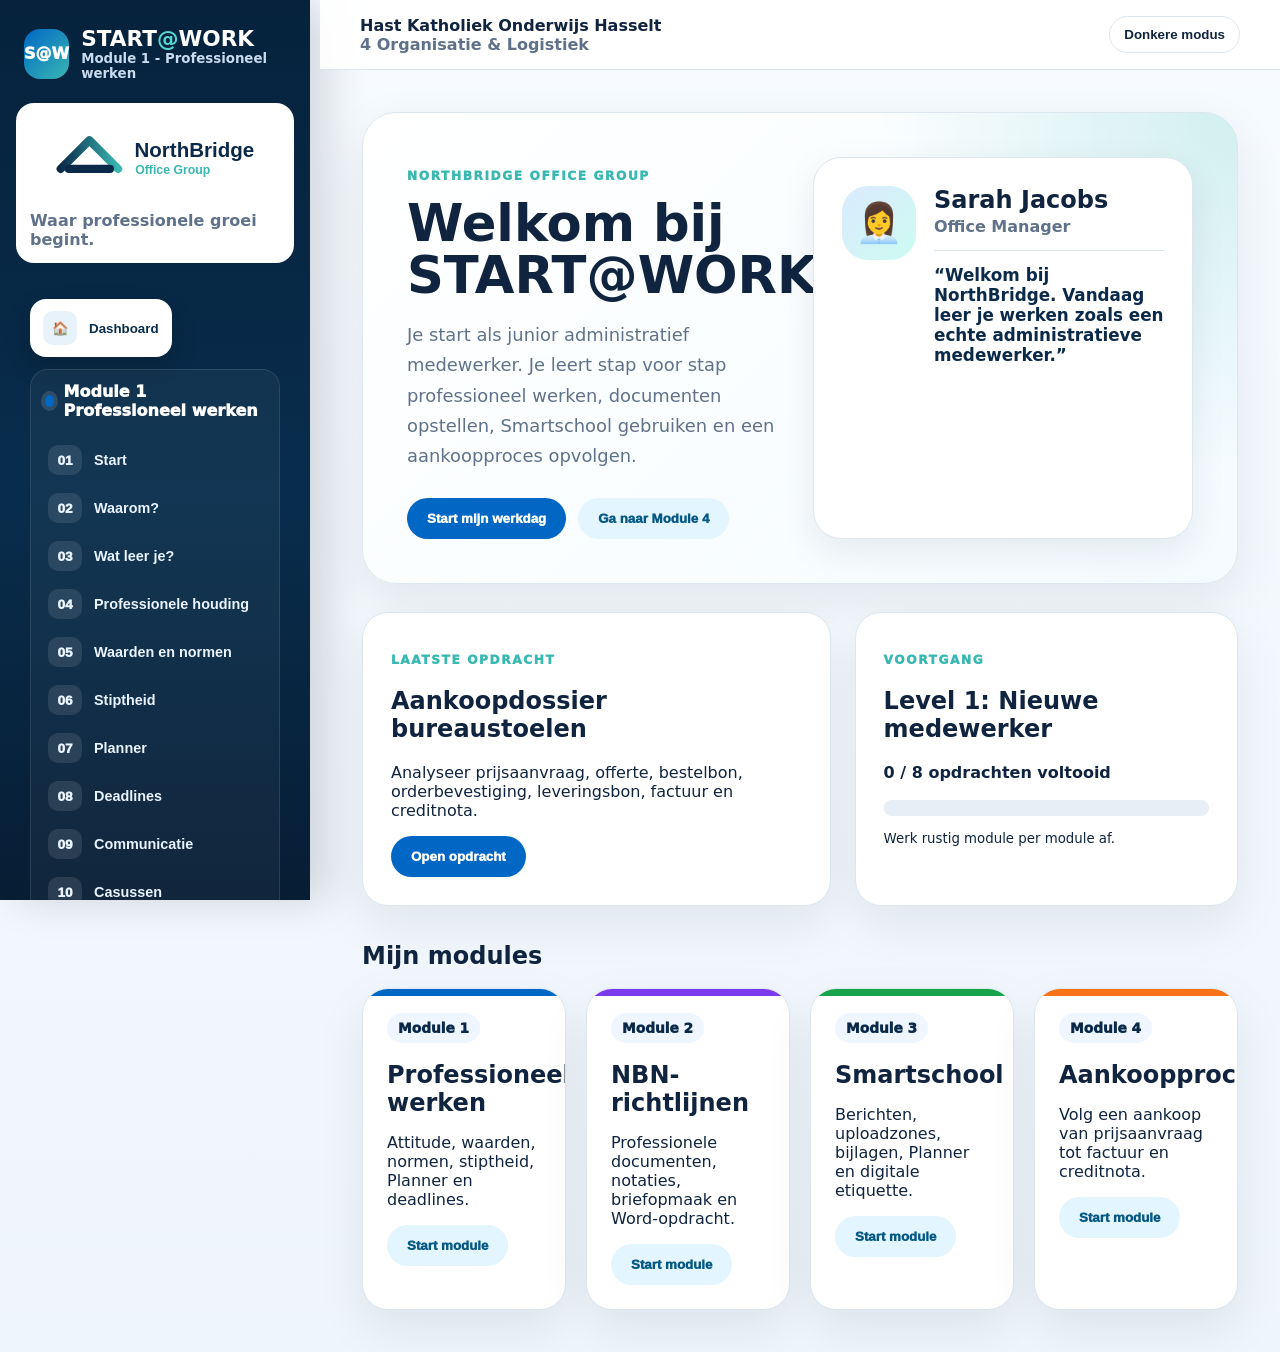
==== commit 3284bee4: "Add files via upload" ====
--- a/index.html
+++ b/index.html
@@ -4,7 +4,7 @@
   <meta charset="utf-8">
   <meta name="viewport" content="width=device-width,initial-scale=1">
   <title>START@WORK - Module 1</title>
-  <meta name="description" content="START@WORK Module 1 - Professioneel werken">
+  <meta name="description" content="START@WORK v11.2 - professioneel leerplatform met herkenbare oefenkaders">
   <link rel="icon" href="favicon.svg" type="image/svg+xml">
   <link rel="stylesheet" href="styles.css">
 </head>
--- a/styles.css
+++ b/styles.css
@@ -782,3 +782,212 @@
     width:34px;
   }
 }
+
+/* =========================================================
+   V11.2 UX polish: navigation contrast + uniform exercise cards
+   ========================================================= */
+
+/* Sidebar active state: fix dark text on dark sidebar */
+.sidebar .nav{
+  color:#eaf4ff;
+}
+
+.sidebar .nav span{
+  color:#eaf4ff;
+}
+
+.sidebar .nav.active,
+.sidebar .module-links .nav.active{
+  background:#ffffff!important;
+  color:#082d4c!important;
+  border-radius:16px;
+  box-shadow:0 10px 24px rgba(0,0,0,.20);
+  border:1px solid rgba(255,255,255,.35);
+}
+
+.sidebar .nav.active span,
+.sidebar .module-links .nav.active span{
+  background:#e8f2fb!important;
+  color:#082d4c!important;
+}
+
+.sidebar .nav:hover:not(.active){
+  background:rgba(255,255,255,.10);
+  color:#ffffff;
+}
+
+.sidebar .module-links{
+  gap:4px!important;
+}
+
+.sidebar .module-links .nav{
+  min-height:38px!important;
+  padding:7px 9px!important;
+  font-size:.9rem!important;
+}
+
+.sidebar .module-links .nav span{
+  height:30px!important;
+  width:34px!important;
+  border-radius:10px!important;
+}
+
+.module-group summary{
+  padding:12px 14px!important;
+}
+
+/* Uniform exercise shell */
+.exercise-shell,
+.document-analysis,
+.bookwidget-card,
+.task-card:has(.nbn-quiz),
+.task-card:has(.smartschool-mcq),
+.lesson > .nbn-quiz{
+  background:#fff7ed!important;
+  border:2px solid #fed7aa!important;
+  border-radius:28px!important;
+  padding:26px!important;
+  margin:30px 0!important;
+  box-shadow:0 14px 36px rgba(249,115,22,.10)!important;
+  position:relative;
+  overflow:hidden;
+}
+
+.exercise-shell::before,
+.document-analysis::before,
+.bookwidget-card::before,
+.task-card:has(.nbn-quiz)::before,
+.task-card:has(.smartschool-mcq)::before,
+.lesson > .nbn-quiz::before{
+  content:"🧩 Oefening";
+  display:flex;
+  align-items:center;
+  gap:10px;
+  width:auto;
+  margin:0 0 18px 0;
+  padding:12px 18px;
+  border-radius:999px;
+  background:#fff;
+  border:2px solid #fdba74;
+  color:#9a3412;
+  font-weight:1000;
+  font-size:1.18rem;
+  line-height:1;
+  box-shadow:0 8px 20px rgba(249,115,22,.10);
+}
+
+/* Prevent duplicate older badge style from looking like a second title */
+.document-analysis > .nbn-quiz::before,
+.exercise-shell > .nbn-quiz::before,
+.task-card > .nbn-quiz::before,
+.bookwidget-card > .nbn-quiz::before{
+  content:none!important;
+  display:none!important;
+}
+
+.exercise-shell h2:first-child,
+.document-analysis h2:first-child,
+.bookwidget-card h2:first-child{
+  margin-top:0;
+  color:#7c2d12;
+}
+
+/* Question cards inside orange exercise zone */
+.exercise-shell .nbn-style-mcq,
+.exercise-shell .smartschool-mcq,
+.exercise-shell .doc-mcq,
+.document-analysis .nbn-style-mcq,
+.document-analysis .smartschool-mcq,
+.document-analysis .doc-mcq,
+.task-card .nbn-style-mcq,
+.task-card .smartschool-mcq,
+.bookwidget-card .nbn-style-mcq,
+.bookwidget-card .smartschool-mcq,
+.lesson > .nbn-quiz .nbn-style-mcq,
+.lesson > .nbn-quiz .smartschool-mcq{
+  background:#ffffff!important;
+  border:1px solid #fed7aa!important;
+  border-radius:20px!important;
+  padding:22px!important;
+  box-shadow:0 10px 24px rgba(15,23,42,.06);
+}
+
+.exercise-shell label,
+.document-analysis label,
+.task-card:has(.nbn-quiz) label,
+.task-card:has(.smartschool-mcq) label,
+.bookwidget-card label{
+  background:#fff!important;
+}
+
+/* Iframe exercises now clearly live inside an exercise card */
+.bookwidget-card iframe,
+.oefen-card iframe,
+.oefen-fallback iframe,
+.optional-iframe{
+  border:2px solid #fdba74!important;
+  border-radius:18px!important;
+  background:#fff!important;
+  box-shadow:0 12px 26px rgba(15,23,42,.08);
+}
+
+/* Feedback polish */
+.feedback{
+  font-weight:950;
+  border-radius:16px;
+  padding:12px 14px;
+  background:#ffffff;
+  border:1px solid #fed7aa;
+}
+
+/* Stronger state after checking */
+.correct{
+  border-color:#16a34a!important;
+  box-shadow:0 0 0 4px rgba(22,163,74,.14)!important;
+}
+
+.wrong{
+  border-color:#dc2626!important;
+  box-shadow:0 0 0 4px rgba(220,38,38,.12)!important;
+}
+
+/* Download cards polish */
+.download-card{
+  background:#fff!important;
+  border:1px solid var(--line)!important;
+}
+
+.download-card a{
+  display:inline-flex;
+  align-items:center;
+  justify-content:center;
+  min-height:42px;
+}
+
+/* Mobile refinements for exercise cards */
+@media(max-width:980px){
+  .exercise-shell,
+  .document-analysis,
+  .bookwidget-card,
+  .task-card:has(.nbn-quiz),
+  .task-card:has(.smartschool-mcq),
+  .lesson > .nbn-quiz{
+    padding:18px!important;
+    border-radius:22px!important;
+    margin:22px 0!important;
+  }
+
+  .exercise-shell::before,
+  .document-analysis::before,
+  .bookwidget-card::before,
+  .task-card:has(.nbn-quiz)::before,
+  .task-card:has(.smartschool-mcq)::before,
+  .lesson > .nbn-quiz::before{
+    font-size:1rem;
+    padding:10px 14px;
+  }
+
+  .sidebar .module-links{
+    gap:3px!important;
+  }
+}
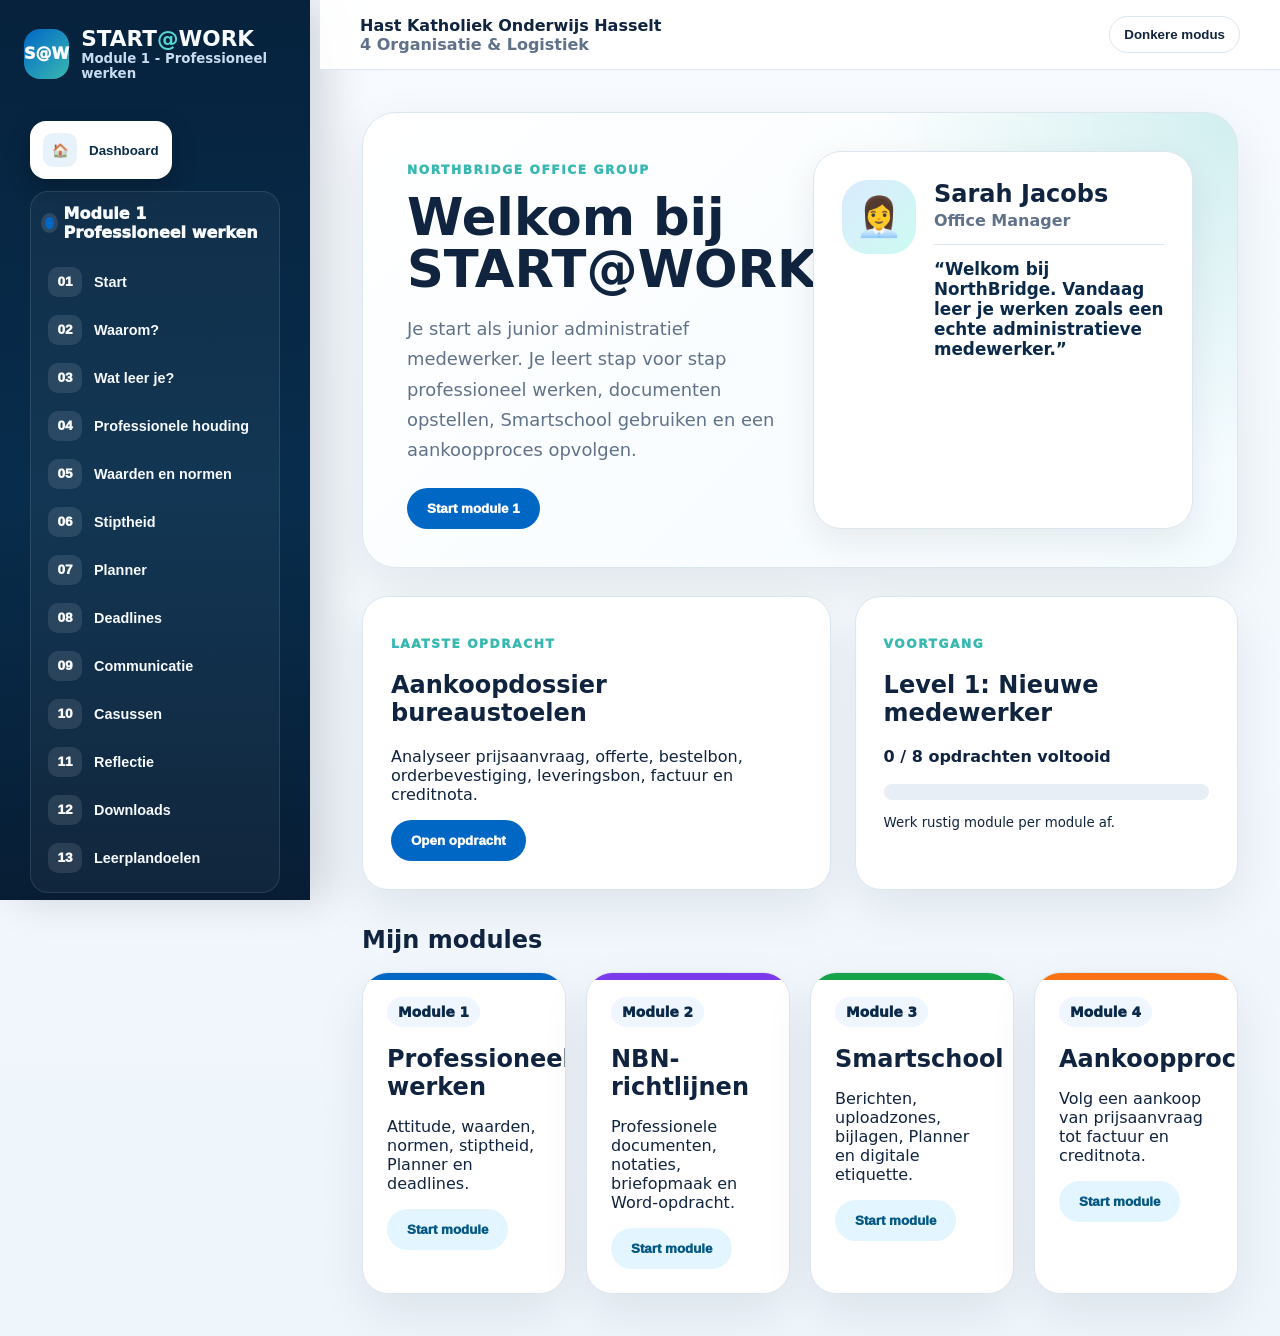
==== commit 2d55c371: "Add files via upload" ====
--- a/index.html
+++ b/index.html
@@ -14,7 +14,6 @@
       <div class="brand-mark">S@W</div>
       <div><strong>START<span>@</span>WORK</strong><small>Module 1 - Professioneel werken</small></div>
     </div>
-    <div class="company"><img src="assets/logos/northbridge-logo.svg" alt="NorthBridge Office Group"><p>Waar professionele groei begint.</p></div>
     <nav>
       <button class="nav active" data-section="dashboard"><span>🏠</span> Dashboard</button>
 
@@ -102,8 +101,7 @@
           <h1>Welkom bij START@WORK.</h1>
           <p class="lead">Je start als junior administratief medewerker. Je leert stap voor stap professioneel werken, documenten opstellen, Smartschool gebruiken en een aankoopproces opvolgen.</p>
           <div class="hero-actions">
-            <button class="primary" data-section="why">Start mijn werkdag</button>
-            <button class="secondary" data-section="m4-start">Ga naar Module 4</button>
+            <button class="primary" data-section="why">Start module 1</button>
           </div>
         </div>
         <aside class="manager-card">
@@ -277,7 +275,7 @@
       </div>
 
     
-      <div class="bookwidget-card">
+      <div class="bookwidget-card exercise-shell">
         <h2>Taak op punten: NBN-normen</h2>
         <p>Maak deze BookWidgets-opdracht wanneer de leerkracht dit aangeeft. Deze taak kan meetellen op punten.</p>
         <iframe src="https://www.bookwidgets.com/play/f96ctIha-iQAF-4n7cgAAA/ZEFVFZS/taak-thema-2?teacher_id=5610715714945024" title="BookWidgets taak NBN-normen" allowfullscreen></iframe>
@@ -337,7 +335,7 @@
       </div>
     </article></section>
 
-    <section id="m2-lab" class="section"><article class="lesson">
+    <section id="m2-lab" class="section"><article class="lesson exercise-shell">
       <p class="eyebrow">NBN-lab</p><h1>Oefen met duidelijke meerkeuzevragen.</h1>
       <p>Lees elke vraag aandachtig en duid telkens één correct antwoord aan. Let op spaties, komma's, hoofdletters en leestekens.</p>
       <img class="wide-img" src="assets/images/nbn-lab.svg" alt="NBN lab">
@@ -614,7 +612,7 @@
       </div>
     </article></section>
 
-    <section id="m3-lab" class="section"><article class="lesson">
+    <section id="m3-lab" class="section"><article class="lesson exercise-shell">
       <p class="eyebrow">Smartschool-lab</p><h1>Kies de meest professionele optie.</h1>
       <p>Lees elke vraag zorgvuldig. De antwoorden staan onder elkaar zodat je rustig kan vergelijken.</p>
 
@@ -712,7 +710,7 @@
         </div>
         <div class="document-image-frame"><img src="assets/previews/module4/prijsaanvraag.png" alt="Prijsaanvraag voorbeelddocument"></div>
       </div>
-      <div class="document-analysis">
+      <div class="document-analysis exercise-shell">
         <h2>Analyseer dit document</h2>
         <p>Beantwoord de vragen op basis van het document hierboven.</p>
         <div class="nbn-quiz"><div class="doc-mcq nbn-style-mcq" data-correct="De koper"><h3>1. Wie stelt de prijsaanvraag op?</h3><label><input type="radio" name="prijsaanvraagq1" value="De koper"> <span>De koper</span></label>
@@ -750,7 +748,7 @@
         </div>
         <div class="document-image-frame"><img src="assets/previews/module4/offerte.png" alt="Offerte voorbeelddocument"></div>
       </div>
-      <div class="document-analysis">
+      <div class="document-analysis exercise-shell">
         <h2>Analyseer dit document</h2>
         <p>Beantwoord de vragen op basis van het document hierboven.</p>
         <div class="nbn-quiz"><div class="doc-mcq nbn-style-mcq" data-correct="De verkoper"><h3>1. Wie stelt de offerte op?</h3><label><input type="radio" name="offerteq1" value="De verkoper"> <span>De verkoper</span></label>
@@ -783,7 +781,7 @@
         </div>
         <div class="document-image-frame"><img src="assets/previews/module4/bestelbon.png" alt="Bestelbon voorbeelddocument"></div>
       </div>
-      <div class="document-analysis">
+      <div class="document-analysis exercise-shell">
         <h2>Analyseer dit document</h2>
         <p>Beantwoord de vragen op basis van het document hierboven.</p>
         <div class="nbn-quiz"><div class="doc-mcq nbn-style-mcq" data-correct="De koper"><h3>1. Wie maakt de bestelbon op?</h3><label><input type="radio" name="bestelbonq1" value="De koper"> <span>De koper</span></label>
@@ -812,7 +810,7 @@
         </div>
         <div class="document-image-frame"><img src="assets/previews/module4/orderbevestiging.png" alt="Orderbevestiging voorbeelddocument"></div>
       </div>
-      <div class="document-analysis">
+      <div class="document-analysis exercise-shell">
         <h2>Analyseer dit document</h2>
         <p>Beantwoord de vragen op basis van het document hierboven.</p>
         <div class="nbn-quiz"><div class="doc-mcq nbn-style-mcq" data-correct="De verkoper"><h3>1. Wie stelt de orderbevestiging op?</h3><label><input type="radio" name="orderbevestigingq1" value="De verkoper"> <span>De verkoper</span></label>
@@ -848,7 +846,7 @@
         </div>
         <div class="document-image-frame"><img src="assets/previews/module4/leveringsbon.png" alt="Leveringsbon voorbeelddocument"></div>
       </div>
-      <div class="document-analysis">
+      <div class="document-analysis exercise-shell">
         <h2>Analyseer dit document</h2>
         <p>Beantwoord de vragen op basis van het document hierboven.</p>
         <div class="nbn-quiz"><div class="doc-mcq nbn-style-mcq" data-correct="Bij ontvangst van de goederen"><h3>1. Wanneer gebruik je de leveringsbon?</h3><label><input type="radio" name="leveringsbonq1" value="Bij ontvangst van de goederen"> <span>Bij ontvangst van de goederen</span></label>
@@ -881,7 +879,7 @@
         </div>
         <div class="document-image-frame"><img src="assets/previews/module4/factuur.png" alt="Factuur voorbeelddocument"></div>
       </div>
-      <div class="document-analysis">
+      <div class="document-analysis exercise-shell">
         <h2>Analyseer dit document</h2>
         <p>Beantwoord de vragen op basis van het document hierboven.</p>
         <div class="nbn-quiz"><div class="doc-mcq nbn-style-mcq" data-correct="Betaling vragen"><h3>1. Wat is het doel van een factuur?</h3><label><input type="radio" name="factuurq1" value="Betaling vragen"> <span>Betaling vragen</span></label>
@@ -909,7 +907,7 @@
         </div>
         <div class="document-image-frame"><img src="assets/previews/module4/creditnota.png" alt="Creditnota voorbeelddocument"></div>
       </div>
-      <div class="document-analysis">
+      <div class="document-analysis exercise-shell">
         <h2>Analyseer dit document</h2>
         <p>Beantwoord de vragen op basis van het document hierboven.</p>
         <div class="nbn-quiz"><div class="doc-mcq nbn-style-mcq" data-correct="Bij een correctie op een factuur"><h3>1. Wanneer gebruik je een creditnota?</h3><label><input type="radio" name="creditnotaq1" value="Bij een correctie op een factuur"> <span>Bij een correctie op een factuur</span></label>
@@ -937,7 +935,7 @@
       <div class="tip"><strong>Belangrijk:</strong> controle gebeurt telkens door documenten te vergelijken: bestelbon met orderbevestiging, levering met leveringsbon, factuur met bestelling en levering.</div>
     </article></section>
 
-    <section id="m4-lab-new" class="section"><article class="lesson">
+    <section id="m4-lab-new" class="section"><article class="lesson exercise-shell">
       <p class="eyebrow">Aankoopproces-lab</p><h1>Toon dat je de basis begrijpt.</h1>
       <div class="nbn-quiz">
         <div class="smartschool-mcq nbn-style-mcq" data-correct="Prijsaanvraag"><h2>1. Je weet nog niet welke leverancier de beste voorwaarden geeft. Welk document gebruik je?</h2><label><input type="radio" name="apq1" value="Prijsaanvraag"> <span>Prijsaanvraag</span></label><label><input type="radio" name="apq1" value="Factuur"> <span>Factuur</span></label><label><input type="radio" name="apq1" value="Creditnota"> <span>Creditnota</span></label></div>
@@ -950,11 +948,11 @@
     </article></section>
 
     
-    <section id="m4-oefening" class="section"><article class="lesson">
+    <section id="m4-oefening" class="section"><article class="lesson exercise-shell">
       <p class="eyebrow">Interactieve oefening</p>
       <h1>Oefening aankoopproces.</h1>
       <p>Deze externe oefening werkt niet altijd betrouwbaar in een iframe. Daarom staat de knop naar een nieuw tabblad centraal. Dat is de meest stabiele manier voor leerlingen.</p>
-      <div class="bookwidget-card oefen-card oefen-fallback">
+      <div class="bookwidget-card exercise-shell oefen-card oefen-fallback">
         <h2>Open de oefening</h2>
         <p>Klik op de knop. De oefening opent in een nieuw tabblad en kan daar volledig gebruikt worden.</p>
         <a class="primary external-exercise-btn" href="https://static.oefen.be/oefening/5/9/1/9/9/e/index.htm" target="_blank" rel="noopener">Start oefening in nieuw tabblad</a>
--- a/styles.css
+++ b/styles.css
@@ -991,3 +991,206 @@
     gap:3px!important;
   }
 }
+
+/* =========================================================
+   V11.3 hard fix: readable sidebar + real exercise frames
+   ========================================================= */
+
+/* Always readable sidebar text */
+.sidebar,
+.sidebar *{
+  color:#f8fbff;
+}
+
+.sidebar .nav,
+.sidebar .nav:visited,
+.sidebar .nav span,
+.sidebar summary{
+  color:#f8fbff!important;
+}
+
+.sidebar .nav.active,
+.sidebar .nav.active *,
+.sidebar .module-links .nav.active,
+.sidebar .module-links .nav.active *{
+  color:#082d4c!important;
+}
+
+.sidebar .nav.active{
+  background:#ffffff!important;
+  border:1px solid rgba(255,255,255,.45)!important;
+  box-shadow:0 10px 24px rgba(0,0,0,.22)!important;
+}
+
+.sidebar .nav.active span{
+  background:#e8f2fb!important;
+  color:#082d4c!important;
+}
+
+.sidebar .nav:not(.active):hover,
+.sidebar .nav:not(.active):hover *{
+  color:#ffffff!important;
+}
+
+/* Compact readable menu */
+.sidebar .module-links{
+  gap:4px!important;
+}
+.sidebar .module-links .nav{
+  min-height:38px!important;
+  padding:7px 9px!important;
+  line-height:1.15!important;
+}
+.sidebar .module-links .nav span{
+  width:34px!important;
+  height:30px!important;
+  color:#f8fbff!important;
+}
+
+/* Real exercise card wrapper */
+.exercise-shell,
+.document-analysis.exercise-shell,
+.bookwidget-card.exercise-shell,
+section.exercise-zone article,
+.lesson.exercise-shell{
+  background:#fff7ed!important;
+  border:2px solid #fdba74!important;
+  border-radius:28px!important;
+  padding:28px!important;
+  margin:30px 0!important;
+  box-shadow:0 16px 38px rgba(249,115,22,.12)!important;
+  position:relative!important;
+}
+
+/* One clear header for every exercise */
+.exercise-shell::before,
+.document-analysis.exercise-shell::before,
+.bookwidget-card.exercise-shell::before,
+.lesson.exercise-shell::before{
+  content:"🧩 Oefening";
+  display:flex!important;
+  align-items:center;
+  gap:10px;
+  width:fit-content;
+  margin:0 0 20px 0;
+  padding:12px 18px;
+  border-radius:999px;
+  background:#fff;
+  border:2px solid #fdba74;
+  color:#9a3412!important;
+  font-weight:1000;
+  font-size:1.18rem;
+  line-height:1;
+  box-shadow:0 8px 20px rgba(249,115,22,.12);
+}
+
+/* Remove duplicate older pseudo-labels inside the exercise */
+.exercise-shell .nbn-quiz::before,
+.exercise-shell .document-analysis::before,
+.document-analysis.exercise-shell .nbn-quiz::before,
+.bookwidget-card.exercise-shell .nbn-quiz::before{
+  content:none!important;
+  display:none!important;
+}
+
+/* Make all quiz questions visibly inside the orange exercise area */
+.exercise-shell .nbn-quiz,
+.exercise-shell .smartschool-mcq,
+.exercise-shell .nbn-mcq,
+.exercise-shell .doc-mcq,
+.exercise-shell .nbn-style-mcq,
+.document-analysis.exercise-shell .nbn-quiz{
+  background:transparent!important;
+  border:0!important;
+}
+
+.exercise-shell .nbn-mcq,
+.exercise-shell .smartschool-mcq,
+.exercise-shell .doc-mcq,
+.exercise-shell .nbn-style-mcq,
+.document-analysis.exercise-shell .doc-mcq{
+  background:#ffffff!important;
+  border:1px solid #fed7aa!important;
+  border-radius:20px!important;
+  padding:22px!important;
+  margin:14px 0!important;
+  box-shadow:0 10px 24px rgba(15,23,42,.06)!important;
+}
+
+.exercise-shell label,
+.document-analysis.exercise-shell label{
+  background:#ffffff!important;
+  border:1px solid #fed7aa!important;
+}
+
+/* iFrames clearly inside an exercise box */
+.exercise-shell iframe,
+.bookwidget-card.exercise-shell iframe,
+.oefen-card iframe,
+.oefen-fallback iframe,
+.optional-iframe{
+  width:100%!important;
+  border:2px solid #fdba74!important;
+  border-radius:18px!important;
+  background:#fff!important;
+  box-shadow:0 12px 26px rgba(15,23,42,.08)!important;
+}
+
+/* Buttons and feedback inside exercises */
+.exercise-shell .primary,
+.document-analysis.exercise-shell .primary{
+  margin-top:12px;
+}
+
+.exercise-shell .feedback,
+.document-analysis.exercise-shell .feedback{
+  background:#fff!important;
+  border:1px solid #fdba74!important;
+  border-radius:16px!important;
+  padding:12px 14px!important;
+  font-weight:950!important;
+}
+
+@media(max-width:980px){
+  .exercise-shell,
+  .document-analysis.exercise-shell,
+  .bookwidget-card.exercise-shell,
+  .lesson.exercise-shell{
+    padding:18px!important;
+    border-radius:22px!important;
+    margin:22px 0!important;
+  }
+
+  .exercise-shell::before,
+  .document-analysis.exercise-shell::before,
+  .bookwidget-card.exercise-shell::before,
+  .lesson.exercise-shell::before{
+    font-size:1rem;
+    padding:10px 14px;
+  }
+}
+
+/* v11.4 dashboard cleanup */
+.company{
+  display:none!important;
+}
+
+.dashboard-hero{
+  padding-top:38px!important;
+  padding-bottom:38px!important;
+}
+
+.dashboard-hero .hero-actions{
+  margin-top:22px;
+}
+
+.dashboard-hero .hero-actions .secondary[data-section="m4-start"]{
+  display:none!important;
+}
+
+@media(max-width:980px){
+  .dashboard-hero{
+    padding-top:24px!important;
+    padding-bottom:24px!important;
+  }
+}
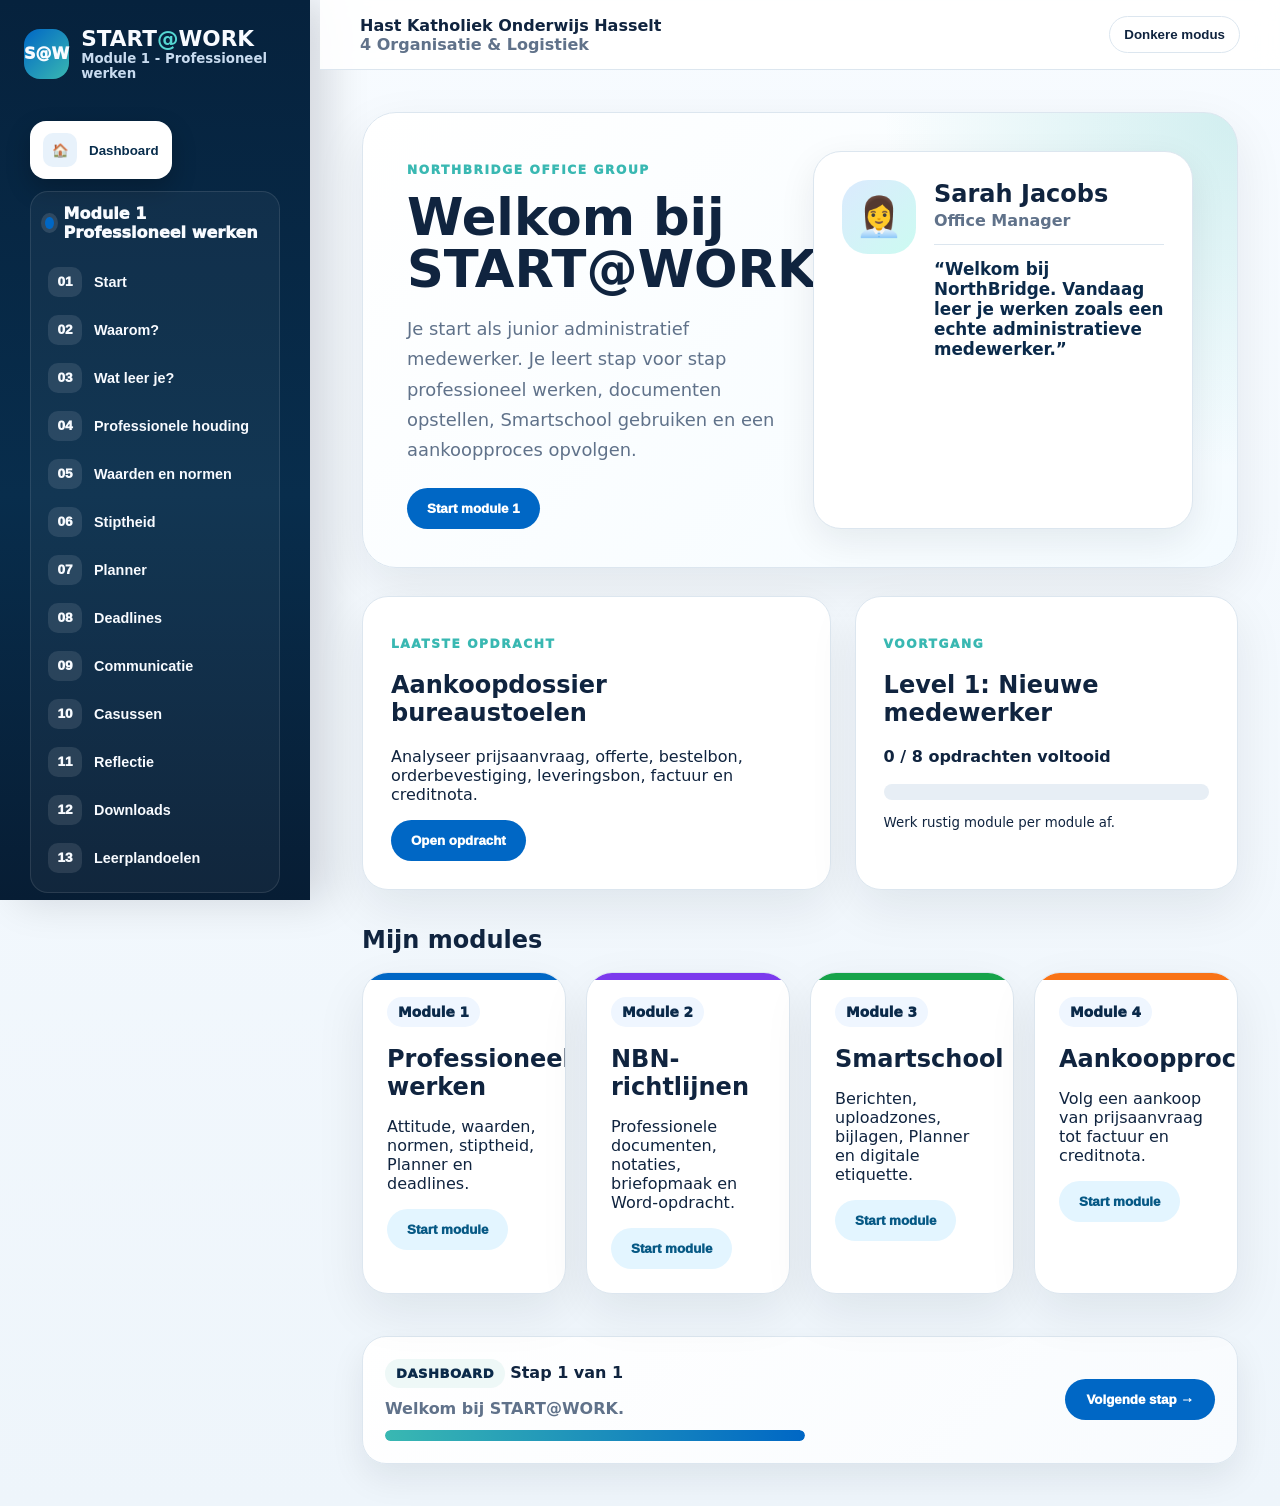
==== commit 2790b77e: "Add files via upload" ====
--- a/index.html
+++ b/index.html
@@ -46,11 +46,12 @@
           <button class="nav" data-section="m2-notation"><span>18</span> Notaties</button>
           <button class="nav" data-section="m2-examples"><span>19</span> Voorbeelden</button>
           <button class="nav" data-section="m2-lab"><span>20</span> NBN-lab</button>
-          <button class="nav" data-section="m2-final"><span>21</span> Eindopdracht</button>
-          <button class="nav" data-section="m2-word-task"><span>22</span> Word-opdracht</button>
-          <button class="nav" data-section="m2-downloads"><span>23</span> Downloads NBN</button>
+          <button class="nav" data-section="m2-word-task"><span>21</span> Word-opdracht</button>
+          <button class="nav" data-section="m2-summary"><span>22</span> Samenvatting NBN</button>
+          <button class="nav" data-section="m2-bookwidgets"><span>23</span> Eindopdracht op punten</button>
         </div>
       </details>
+
 
       <details class="module-group">
         <summary><span class="module-dot m3"></span> Module 3 Smartschool</summary>
@@ -158,7 +159,20 @@
           <button class="secondary" data-section="m4-start">Start module</button>
         </article>
       </div>
-    </section>
+    
+      <div class="step-nav-card" data-current-section="dashboard">
+        <div class="step-nav-info">
+          <span class="step-module">Dashboard</span>
+          <strong>Stap 1 van 1</strong>
+          <p>Welkom bij START@WORK.</p>
+          <div class="step-progress"><span style="width:100%"></span></div>
+        </div>
+        <div class="step-nav-actions">
+          <span></span>
+          <button class="primary step-next" data-section="why">Volgende stap →</button>
+        </div>
+      </div>
+</section>
 
 
     <section id="why" class="section module-1-content"><article class="lesson">
@@ -167,12 +181,38 @@
       <p>In Organisatie & Logistiek bereid je je voor op administratieve en logistieke taken. Daar hoort vakkennis bij, maar ook gedrag dat vertrouwen wekt. Een werkgever wil kunnen rekenen op medewerkers die afspraken nakomen, zelfstandig kunnen plannen en tijdig communiceren wanneer er iets fout loopt.</p>
       <div class="info-row"><div class="info-box employer"><h3>Werkgever aan het woord</h3><p>Een werkgever tolereert herhaald te laat komen meestal niet zomaar. Eerst volgt vaak een gesprek of waarschuwing. Blijft het probleem duren, dan heeft dit invloed op je evaluatie, je stageverslag of zelfs je kans om te blijven werken.</p></div><div class="info-box school"><h3>Campus Hast in de praktijk</h3><p>Op school oefenen we die houding elke dag. Je bent op tijd aanwezig, je laptop is klaar, je Planner is gecontroleerd en je weet wat je moet doen. Zo bouw je gewoontes op die je later nodig hebt op stage en op de werkvloer.</p></div></div>
       <div class="task-card"><h2>Denkvraag</h2><p>Waarom zou een werkgever iemand die vaak te laat komt minder snel vertrouwen, zelfs wanneer die persoon inhoudelijk goed werk levert?</p><textarea placeholder="Schrijf hier je antwoord..."></textarea></div>
-    </article></section>
+    </article>
+      <div class="step-nav-card" data-current-section="why">
+        <div class="step-nav-info">
+          <span class="step-module">Module 1</span>
+          <strong>Stap 1 van 12</strong>
+          <p>Een goede attitude bepaalt hoe anderen jou ervaren.</p>
+          <div class="step-progress"><span style="width:8%"></span></div>
+        </div>
+        <div class="step-nav-actions">
+          <button class="secondary step-prev" data-section="dashboard">← Vorige stap</button>
+          <button class="primary step-next" data-section="goals">Volgende stap →</button>
+        </div>
+      </div>
+</section>
 
     <section id="goals" class="section module-1-content"><article class="lesson">
       <p class="eyebrow">Wat ga je leren?</p><h1>Na deze module kan je professioneel gedrag herkennen en toepassen.</h1>
       <ul class="goal-list"><li><span>✓</span>Je kan uitleggen wat professioneel gedrag betekent.</li><li><span>✓</span>Je begrijpt het verschil tussen waarden en normen.</li><li><span>✓</span>Je weet waarom op tijd komen belangrijk is.</li><li><span>✓</span>Je begrijpt waarom je dagelijks je Planner controleert.</li><li><span>✓</span>Je kan uitleggen waarom deadlines bindend zijn.</li><li><span>✓</span>Je weet hoe je correct communiceert bij ziekte of problemen.</li><li><span>✓</span>Je kan professionele keuzes maken in herkenbare situaties.</li></ul>
-    </article></section>
+    </article>
+      <div class="step-nav-card" data-current-section="goals">
+        <div class="step-nav-info">
+          <span class="step-module">Module 1</span>
+          <strong>Stap 2 van 12</strong>
+          <p>Na deze module kan je professioneel gedrag herkennen en toepassen.</p>
+          <div class="step-progress"><span style="width:16%"></span></div>
+        </div>
+        <div class="step-nav-actions">
+          <button class="secondary step-prev" data-section="why">← Vorige stap</button>
+          <button class="primary step-next" data-section="attitude">Volgende stap →</button>
+        </div>
+      </div>
+</section>
 
     <section id="attitude" class="section module-1-content"><article class="lesson">
       <p class="eyebrow">Theorie</p><h1>Wat betekent een professionele houding?</h1>
@@ -180,7 +220,20 @@
       <p>Professioneel gedrag gaat niet over perfect zijn. Iedereen maakt fouten. Het verschil zit in hoe je met fouten omgaat. Een professionele leerling of medewerker neemt verantwoordelijkheid, communiceert tijdig en zoekt naar een oplossing.</p>
       <div class="comparison"><div><h3>Professioneel</h3><ul><li>Je verwittigt vooraf.</li><li>Je vraagt hulp op tijd.</li><li>Je controleert je werk.</li><li>Je spreekt beleefd.</li></ul></div><div><h3>Niet professioneel</h3><ul><li>Je zegt niets.</li><li>Je wacht tot na de deadline.</li><li>Je levert slordig werk in.</li><li>Je gebruikt spreektaal.</li></ul></div></div>
       <div class="tip"><strong>Veelgemaakte fout:</strong> “Ik dacht dat ik het wel zou onthouden.” Onthouden is geen planning. Zodra je meerdere taken, deadlines en afspraken hebt, heb je een systeem nodig.</div>
-    </article></section>
+    </article>
+      <div class="step-nav-card" data-current-section="attitude">
+        <div class="step-nav-info">
+          <span class="step-module">Module 1</span>
+          <strong>Stap 3 van 12</strong>
+          <p>Wat betekent een professionele houding?</p>
+          <div class="step-progress"><span style="width:25%"></span></div>
+        </div>
+        <div class="step-nav-actions">
+          <button class="secondary step-prev" data-section="goals">← Vorige stap</button>
+          <button class="primary step-next" data-section="values">Volgende stap →</button>
+        </div>
+      </div>
+</section>
 
     <section id="values" class="section module-1-content"><article class="lesson">
       <p class="eyebrow">Waarden en normen</p><h1>Regels bestaan omdat organisaties waarden belangrijk vinden.</h1>
@@ -188,7 +241,20 @@
       <p>Een norm is een concrete afspraak waarmee je een waarde zichtbaar maakt. Als respect een waarde is, dan is “je laat iemand uitspreken” een norm. Als verantwoordelijkheid een waarde is, dan is “je levert taken op tijd in” een norm.</p>
       <table class="value-table"><tr><th>Waarde</th><th>Norm</th><th>In de klas</th><th>Op stage/werk</th></tr><tr><td>Respect</td><td>Je laat iemand uitspreken.</td><td>Je luistert naar uitleg.</td><td>Je onderbreekt klanten niet.</td></tr><tr><td>Verantwoordelijkheid</td><td>Je levert op tijd in.</td><td>Je volgt deadlines op.</td><td>Je werkt afspraken af.</td></tr><tr><td>Betrouwbaarheid</td><td>Je komt op tijd.</td><td>Je bent klaar bij de start.</td><td>Collega's kunnen op je rekenen.</td></tr><tr><td>Zorgvuldigheid</td><td>Je controleert je werk.</td><td>Je kijkt spelling en opmaak na.</td><td>Je voorkomt fouten in documenten.</td></tr></table>
       <div class="quiz"><h2>Oefening: waarde of norm?</h2><p>Klik telkens op de juiste keuze.</p><div class="quiz-item" data-answer="waarde"><strong>Respect</strong><button>Waarde</button><button>Norm</button><p></p></div><div class="quiz-item" data-answer="norm"><strong>Je komt op tijd naar de les.</strong><button>Waarde</button><button>Norm</button><p></p></div><div class="quiz-item" data-answer="waarde"><strong>Verantwoordelijkheid</strong><button>Waarde</button><button>Norm</button><p></p></div><div class="quiz-item" data-answer="norm"><strong>Je noteert deadlines in je Planner.</strong><button>Waarde</button><button>Norm</button><p></p></div></div>
-    </article></section>
+    </article>
+      <div class="step-nav-card" data-current-section="values">
+        <div class="step-nav-info">
+          <span class="step-module">Module 1</span>
+          <strong>Stap 4 van 12</strong>
+          <p>Regels bestaan omdat organisaties waarden belangrijk vinden.</p>
+          <div class="step-progress"><span style="width:33%"></span></div>
+        </div>
+        <div class="step-nav-actions">
+          <button class="secondary step-prev" data-section="attitude">← Vorige stap</button>
+          <button class="primary step-next" data-section="punctuality">Volgende stap →</button>
+        </div>
+      </div>
+</section>
 
     <section id="punctuality" class="section module-1-content"><article class="lesson">
       <p class="eyebrow">Stiptheid</p><h1>Op tijd zijn betekent klaar zijn om te starten.</h1>
@@ -196,7 +262,20 @@
       <p>Op stage of op het werk kan te laat komen grote gevolgen hebben. Een collega moet jouw taak overnemen, een klant wacht langer of een levering loopt vertraging op. Een werkgever zal dit niet eindeloos tolereren, omdat stiptheid rechtstreeks te maken heeft met betrouwbaarheid.</p>
       <div class="info-row"><div class="info-box employer"><h3>Werkgever</h3><p>Een eerste keer te laat kan gebeuren. Herhaald te laat komen zonder verwittiging leidt vaak tot een gesprek, waarschuwing of negatieve evaluatie. Bij stage kan dit zwaar doorwegen.</p></div><div class="info-box school"><h3>Campus Hast</h3><p>Je bent vóór het belsignaal aanwezig. Je laptop is opgeladen, je materiaal ligt klaar en je kan onmiddellijk meewerken. Zo verlies je geen instructies.</p></div></div>
       <div class="scenario"><h2>Scenario</h2><p>Je komt om 8.34 uur binnen. De les begon om 8.30 uur. Je laptop zit nog in je tas en je vraagt wat de opdracht is.</p><button data-feedback="Je stoort de start van de les, mist instructies en zorgt ervoor dat de leraar moet herhalen. Professioneel zou zijn: vooraf aanwezig zijn, materiaal klaarleggen en onmiddellijk starten.">Wat loopt hier fout?</button><p class="feedback"></p></div>
-    </article></section>
+    </article>
+      <div class="step-nav-card" data-current-section="punctuality">
+        <div class="step-nav-info">
+          <span class="step-module">Module 1</span>
+          <strong>Stap 5 van 12</strong>
+          <p>Op tijd zijn betekent klaar zijn om te starten.</p>
+          <div class="step-progress"><span style="width:41%"></span></div>
+        </div>
+        <div class="step-nav-actions">
+          <button class="secondary step-prev" data-section="values">← Vorige stap</button>
+          <button class="primary step-next" data-section="planner">Volgende stap →</button>
+        </div>
+      </div>
+</section>
 
     <section id="planner" class="section module-1-content"><article class="lesson">
       <p class="eyebrow">Planner</p><h1>Je Planner is geen extra taak, maar je werkmiddel.</h1>
@@ -205,7 +284,20 @@
       <img class="wide-img" src="assets/images/planner.svg" alt="Planner illustratie">
       <div class="steps"><div><span>1</span><h3>Noteer onmiddellijk</h3><p>Zet een taak of deadline meteen in je Planner.</p></div><div><span>2</span><h3>Controleer dagelijks</h3><p>Kijk elke dag wat nog openstaat.</p></div><div><span>3</span><h3>Werk vooruit</h3><p>Begin niet pas op de avond voor de deadline.</p></div><div><span>4</span><h3>Communiceer vooraf</h3><p>Lukt iets niet? Laat dit vóór de deadline weten.</p></div></div>
       <div class="task-card"><h2>Mini-oefening</h2><p>Je krijgt vrijdag een opdracht die woensdag klaar moet zijn. Noteer hieronder drie stappen die je in je Planner zet.</p><textarea placeholder="1. ...&#10;2. ...&#10;3. ..."></textarea></div>
-    </article></section>
+    </article>
+      <div class="step-nav-card" data-current-section="planner">
+        <div class="step-nav-info">
+          <span class="step-module">Module 1</span>
+          <strong>Stap 6 van 12</strong>
+          <p>Je Planner is geen extra taak, maar je werkmiddel.</p>
+          <div class="step-progress"><span style="width:50%"></span></div>
+        </div>
+        <div class="step-nav-actions">
+          <button class="secondary step-prev" data-section="punctuality">← Vorige stap</button>
+          <button class="primary step-next" data-section="deadlines">Volgende stap →</button>
+        </div>
+      </div>
+</section>
 
     <section id="deadlines" class="section module-1-content"><article class="lesson">
       <p class="eyebrow">Deadlines</p><h1>Een deadline is een afspraak.</h1>
@@ -214,7 +306,20 @@
       <img class="wide-img" src="assets/images/deadline.svg" alt="Deadline illustratie">
       <div class="timeline"><div><b>Maandag</b><p>Opdracht gekregen. Je noteert de deadline.</p></div><div><b>Dinsdag</b><p>Je verzamelt informatie.</p></div><div><b>Donderdag</b><p>Je werkt de opdracht af.</p></div><div><b>Vrijdag</b><p>Je controleert en dient in.</p></div></div>
       <div class="tip warning"><strong>Veelgemaakte fout:</strong> wachten tot de avond voor de deadline. Als er dan technisch iets misloopt, heb je geen marge meer om hulp te vragen.</div>
-    </article></section>
+    </article>
+      <div class="step-nav-card" data-current-section="deadlines">
+        <div class="step-nav-info">
+          <span class="step-module">Module 1</span>
+          <strong>Stap 7 van 12</strong>
+          <p>Een deadline is een afspraak.</p>
+          <div class="step-progress"><span style="width:58%"></span></div>
+        </div>
+        <div class="step-nav-actions">
+          <button class="secondary step-prev" data-section="planner">← Vorige stap</button>
+          <button class="primary step-next" data-section="communication">Volgende stap →</button>
+        </div>
+      </div>
+</section>
 
     <section id="communication" class="section module-1-content"><article class="lesson">
       <p class="eyebrow">Communicatie</p><h1>Professioneel communiceren betekent tijdig, duidelijk en beleefd communiceren.</h1>
@@ -223,21 +328,86 @@
       <div class="message-example good"><h3>Goed voorbeeld</h3><p><strong>Onderwerp:</strong> Probleem bij uploaden opdracht Canva</p><p>Beste mevrouw</p><p>Ik probeer mijn opdracht in te dienen, maar het uploaden lukt niet. Ik krijg telkens een foutmelding. Ik heb het bestand opnieuw opgeslagen als pdf, maar het probleem blijft bestaan.</p><p>Kan u mij laten weten wat ik best doe?</p><p>Met vriendelijke groet<br>Voornaam Achternaam<br>4 Organisatie & Logistiek</p></div>
       <div class="message-example bad"><h3>Slecht voorbeeld</h3><p>hey<br>het lukt ni<br>wat nu???</p></div>
       <div class="task-card"><h2>Oefening</h2><p>Schrijf een professioneel Smartschoolbericht waarin je meldt dat je ziek bent geweest en vraagt hoe je een gemiste opdracht kan inhalen.</p><textarea placeholder="Onderwerp: ...&#10;&#10;Geachte ..."></textarea></div>
-    </article></section>
+    </article>
+      <div class="step-nav-card" data-current-section="communication">
+        <div class="step-nav-info">
+          <span class="step-module">Module 1</span>
+          <strong>Stap 8 van 12</strong>
+          <p>Professioneel communiceren betekent tijdig, duidelijk en beleefd communiceren.</p>
+          <div class="step-progress"><span style="width:66%"></span></div>
+        </div>
+        <div class="step-nav-actions">
+          <button class="secondary step-prev" data-section="deadlines">← Vorige stap</button>
+          <button class="primary step-next" data-section="cases">Volgende stap →</button>
+        </div>
+      </div>
+</section>
 
     <section id="cases" class="section module-1-content"><article class="lesson">
       <p class="eyebrow">Casussen</p><h1>Wat zou jij doen?</h1>
       <div class="case-grid"><div class="case" data-correct="B"><h3>Casus 1: te laat</h3><p>Je weet dat je door treinvertraging te laat zal zijn op je stage.</p><button>A. Je zegt niets en komt gewoon later binnen.</button><button>B. Je verwittigt zo snel mogelijk volgens de afspraken.</button><button>C. Je stuurt pas 's avonds een bericht.</button><p class="feedback"></p></div><div class="case" data-correct="C"><h3>Casus 2: deadline</h3><p>Je merkt twee dagen voor de deadline dat je opdracht niet zal lukken.</p><button>A. Je wacht af.</button><button>B. Je dient niets in.</button><button>C. Je vraagt tijdig hulp en legt uit wat niet lukt.</button><p class="feedback"></p></div><div class="case" data-correct="A"><h3>Casus 3: Planner</h3><p>Je krijgt een grote opdracht met drie deeldeadlines.</p><button>A. Je noteert elke deeldeadline apart in je Planner.</button><button>B. Je probeert alles te onthouden.</button><button>C. Je wacht tot de leraar het opnieuw zegt.</button><p class="feedback"></p></div></div>
-    </article></section>
+    </article>
+      <div class="step-nav-card" data-current-section="cases">
+        <div class="step-nav-info">
+          <span class="step-module">Module 1</span>
+          <strong>Stap 9 van 12</strong>
+          <p>Wat zou jij doen?</p>
+          <div class="step-progress"><span style="width:75%"></span></div>
+        </div>
+        <div class="step-nav-actions">
+          <button class="secondary step-prev" data-section="communication">← Vorige stap</button>
+          <button class="primary step-next" data-section="reflection">Volgende stap →</button>
+        </div>
+      </div>
+</section>
 
     <section id="reflection" class="section module-1-content"><article class="lesson">
       <p class="eyebrow">Reflectie</p><h1>Waar wil jij professioneler in worden?</h1><p>Professioneel werken vraagt oefening. Kies één aandachtspunt voor de komende weken en maak het concreet.</p>
       <div class="reflection-grid"><label><input type="checkbox" class="progress-check"> Stiptheid</label><label><input type="checkbox" class="progress-check"> Planner controleren</label><label><input type="checkbox" class="progress-check"> Deadlines respecteren</label><label><input type="checkbox" class="progress-check"> Beleefd communiceren</label><label><input type="checkbox" class="progress-check"> Zelfstandiger werken</label><label><input type="checkbox" class="progress-check"> Samenwerken</label></div>
       <textarea placeholder="Mijn concrete actie voor deze week is..."></textarea>
-    </article></section>
-
-    <section id="downloads" class="section module-1-content"><article class="lesson"><p class="eyebrow">Downloads</p><h1>Downloadcentrum module 1</h1><div id="downloadGrid" class="download-grid"></div></article></section>
-    <section id="curriculum" class="section module-1-content"><article class="lesson"><p class="eyebrow">Leerkrachtenmodus</p><h1>Leerplandoelkoppelingen</h1><div id="curriculumGrid" class="curriculum-grid"></div></article></section>
+    </article>
+      <div class="step-nav-card" data-current-section="reflection">
+        <div class="step-nav-info">
+          <span class="step-module">Module 1</span>
+          <strong>Stap 10 van 12</strong>
+          <p>Waar wil jij professioneler in worden?</p>
+          <div class="step-progress"><span style="width:83%"></span></div>
+        </div>
+        <div class="step-nav-actions">
+          <button class="secondary step-prev" data-section="cases">← Vorige stap</button>
+          <button class="primary step-next" data-section="downloads">Volgende stap →</button>
+        </div>
+      </div>
+</section>
+
+    <section id="downloads" class="section module-1-content"><article class="lesson"><p class="eyebrow">Downloads</p><h1>Downloadcentrum module 1</h1><div id="downloadGrid" class="download-grid"></div></article>
+      <div class="step-nav-card" data-current-section="downloads">
+        <div class="step-nav-info">
+          <span class="step-module">Module 1</span>
+          <strong>Stap 11 van 12</strong>
+          <p>Downloadcentrum module 1</p>
+          <div class="step-progress"><span style="width:91%"></span></div>
+        </div>
+        <div class="step-nav-actions">
+          <button class="secondary step-prev" data-section="reflection">← Vorige stap</button>
+          <button class="primary step-next" data-section="curriculum">Volgende stap →</button>
+        </div>
+      </div>
+</section>
+    <section id="curriculum" class="section module-1-content"><article class="lesson"><p class="eyebrow">Leerkrachtenmodus</p><h1>Leerplandoelkoppelingen</h1><div id="curriculumGrid" class="curriculum-grid"></div></article>
+      <div class="step-nav-card" data-current-section="curriculum">
+        <div class="step-nav-info">
+          <span class="step-module">Module 1</span>
+          <strong>Stap 12 van 12</strong>
+          <p>Leerplandoelkoppelingen</p>
+          <div class="step-progress"><span style="width:100%"></span></div>
+        </div>
+        <div class="step-nav-actions">
+          <button class="secondary step-prev" data-section="downloads">← Vorige stap</button>
+          <button class="primary step-next" data-section="m2-start">Volgende stap →</button>
+        </div>
+      </div>
+</section>
 
     <section id="m2-start" class="section module-opener module-2">
       <div class="hero">
@@ -261,7 +431,20 @@
         <div class="person">SJ</div>
         <div><h2>Sarah Jacobs - Office Manager</h2><p>Binnen NorthBridge Office Group willen we dat elk document professioneel, duidelijk en herkenbaar is. Daarom gebruiken we vaste richtlijnen.</p></div>
       </article>
-    </section>
+    
+      <div class="step-nav-card" data-current-section="m2-start">
+        <div class="step-nav-info">
+          <span class="step-module">Module 2</span>
+          <strong>Stap 1 van 10</strong>
+          <p>NBN-richtlijnen voor professionele communicatie.</p>
+          <div class="step-progress"><span style="width:10%"></span></div>
+        </div>
+        <div class="step-nav-actions">
+          <button class="secondary step-prev" data-section="curriculum">← Vorige stap</button>
+          <button class="primary step-next" data-section="m2-what">Volgende stap →</button>
+        </div>
+      </div>
+</section>
 
     <section id="m2-what" class="section"><article class="lesson">
       <p class="eyebrow">Theorie</p><h1>Wat zijn NBN-richtlijnen?</h1>
@@ -273,19 +456,38 @@
         <p>Hieronder kan je de samenvatting meteen bekijken. Je kan ze ook downloaden via het downloadcentrum van Module 2.</p>
         <iframe src="downloads/module2/module2_nbn_samenvatting.pdf" title="Samenvatting NBN-richtlijnen"></iframe>
       </div>
-
-    
-      <div class="bookwidget-card exercise-shell">
-        <h2>Taak op punten: NBN-normen</h2>
-        <p>Maak deze BookWidgets-opdracht wanneer de leerkracht dit aangeeft. Deze taak kan meetellen op punten.</p>
-        <iframe src="https://www.bookwidgets.com/play/f96ctIha-iQAF-4n7cgAAA/ZEFVFZS/taak-thema-2?teacher_id=5610715714945024" title="BookWidgets taak NBN-normen" allowfullscreen></iframe>
-      </div>
-</article></section>
+</article>
+      <div class="step-nav-card" data-current-section="m2-what">
+        <div class="step-nav-info">
+          <span class="step-module">Module 2</span>
+          <strong>Stap 2 van 10</strong>
+          <p>Wat zijn NBN-richtlijnen?</p>
+          <div class="step-progress"><span style="width:20%"></span></div>
+        </div>
+        <div class="step-nav-actions">
+          <button class="secondary step-prev" data-section="m2-start">← Vorige stap</button>
+          <button class="primary step-next" data-section="m2-why">Volgende stap →</button>
+        </div>
+      </div>
+</section>
 <section id="m2-why" class="section"><article class="lesson">
       <p class="eyebrow">Waarom?</p><h1>Waarom gebruikt een bedrijf vaste normen?</h1>
       <p>Een organisatie wil dat documenten snel herkenbaar, duidelijk en betrouwbaar zijn. Vaste normen zorgen ervoor dat de ontvanger sneller onderwerp, afzender, kern en bijlagen vindt.</p>
       <div class="comparison"><div><h3>Met normen</h3><ul><li>Documenten zijn herkenbaar.</li><li>Informatie is snel vindbaar.</li><li>Er zijn minder fouten.</li><li>Je oogt professioneel.</li></ul></div><div><h3>Zonder normen</h3><ul><li>Iedereen werkt anders.</li><li>Documenten ogen rommelig.</li><li>Belangrijke info ontbreekt sneller.</li><li>De ontvanger twijfelt sneller.</li></ul></div></div>
-    </article></section>
+    </article>
+      <div class="step-nav-card" data-current-section="m2-why">
+        <div class="step-nav-info">
+          <span class="step-module">Module 2</span>
+          <strong>Stap 3 van 10</strong>
+          <p>Waarom gebruikt een bedrijf vaste normen?</p>
+          <div class="step-progress"><span style="width:30%"></span></div>
+        </div>
+        <div class="step-nav-actions">
+          <button class="secondary step-prev" data-section="m2-what">← Vorige stap</button>
+          <button class="primary step-next" data-section="m2-layout">Volgende stap →</button>
+        </div>
+      </div>
+</section>
 
     <section id="m2-layout" class="section"><article class="lesson">
       <p class="eyebrow">Documentopmaak</p><h1>Professionele documenten hebben rust, structuur en witruimte.</h1>
@@ -317,12 +519,38 @@
           <div class="info-box employer"><h3>Voorbeeld bedrijf</h3><p>Reizen Delmonte<br>Brouckèreplein 6<br>1000 BRUSSEL<br>België</p></div>
         </div>
       </div>
-    </article></section>
+    </article>
+      <div class="step-nav-card" data-current-section="m2-layout">
+        <div class="step-nav-info">
+          <span class="step-module">Module 2</span>
+          <strong>Stap 4 van 10</strong>
+          <p>Professionele documenten hebben rust, structuur en witruimte.</p>
+          <div class="step-progress"><span style="width:40%"></span></div>
+        </div>
+        <div class="step-nav-actions">
+          <button class="secondary step-prev" data-section="m2-why">← Vorige stap</button>
+          <button class="primary step-next" data-section="m2-notation">Volgende stap →</button>
+        </div>
+      </div>
+</section>
 
     <section id="m2-notation" class="section"><article class="lesson">
       <p class="eyebrow">Notaties</p><h1>Correct noteren voorkomt verwarring.</h1>
       <table class="value-table"><tr><th>Onderdeel</th><th>Correct</th><th>Niet correct</th><th>Waarom?</th></tr><tr><td>Datum</td><td>20 juli 2009</td><td>20/07/09</td><td>Volledig en duidelijk.</td></tr><tr><td>Bedrag</td><td>€ 123,45</td><td>€123.45</td><td>Spatie en komma.</td></tr><tr><td>Telefoon</td><td>tel. 011 15 42 85</td><td>011154285</td><td>Leesbaar door groepering.</td></tr><tr><td>Gsm</td><td>gsm 0478 90 14 15</td><td>0478/90.14.15</td><td>Professionele notatie.</td></tr><tr><td>Begroeting</td><td>Beste mevrouw</td><td>Beste mevrouw,</td><td>Geen leesteken.</td></tr></table>
-    </article></section>
+    </article>
+      <div class="step-nav-card" data-current-section="m2-notation">
+        <div class="step-nav-info">
+          <span class="step-module">Module 2</span>
+          <strong>Stap 5 van 10</strong>
+          <p>Correct noteren voorkomt verwarring.</p>
+          <div class="step-progress"><span style="width:50%"></span></div>
+        </div>
+        <div class="step-nav-actions">
+          <button class="secondary step-prev" data-section="m2-layout">← Vorige stap</button>
+          <button class="primary step-next" data-section="m2-examples">Volgende stap →</button>
+        </div>
+      </div>
+</section>
 
     <section id="m2-examples" class="section"><article class="lesson">
       <p class="eyebrow">Praktijkvoorbeelden</p><h1>Voorbeeldbrieven en e-mails.</h1>
@@ -333,7 +561,20 @@
         <article class="doc-card"><h2>E-mail 2</h2><p>Antwoord van Platenhuis.</p><a href="downloads/module2/voorbeeldmail_antwoord_platenhuis.pdf" target="_blank">Open voorbeeld</a></article>
         <article class="doc-card"><h2>E-mail 3</h2><p>Afsluiting van de conversatie.</p><a href="downloads/module2/voorbeeldmail_afsluiting_conversatie.pdf" target="_blank">Open voorbeeld</a></article>
       </div>
-    </article></section>
+    </article>
+      <div class="step-nav-card" data-current-section="m2-examples">
+        <div class="step-nav-info">
+          <span class="step-module">Module 2</span>
+          <strong>Stap 6 van 10</strong>
+          <p>Voorbeeldbrieven en e-mails.</p>
+          <div class="step-progress"><span style="width:60%"></span></div>
+        </div>
+        <div class="step-nav-actions">
+          <button class="secondary step-prev" data-section="m2-notation">← Vorige stap</button>
+          <button class="primary step-next" data-section="m2-lab">Volgende stap →</button>
+        </div>
+      </div>
+</section>
 
     <section id="m2-lab" class="section"><article class="lesson exercise-shell">
       <p class="eyebrow">NBN-lab</p><h1>Oefen met duidelijke meerkeuzevragen.</h1>
@@ -384,13 +625,21 @@
 
       <button class="primary" id="checkNbnMcqFixed">Controleer mijn antwoorden</button>
       <p id="nbnMcqResultFixed" class="feedback"></p>
-    </article></section>
-
-    <section id="m2-final" class="section"><article class="lesson">
-      <p class="eyebrow">Eindopdracht</p><h1>Je gaat nu zelf een zakelijke brief opstellen.</h1>
-      <p>Je hebt de NBN-richtlijnen geoefend. Nu pas je ze toe in Microsoft Word. In de volgende stap krijg je een volledige werkopdracht met casus, stappenplan, opslaginstructies en Smartschool-indiening.</p>
-      <button class="primary" data-section="m2-word-task">Open de Word-opdracht</button>
-    </article></section>
+    </article>
+      <div class="step-nav-card" data-current-section="m2-lab">
+        <div class="step-nav-info">
+          <span class="step-module">Module 2</span>
+          <strong>Stap 7 van 10</strong>
+          <p>Oefen met duidelijke meerkeuzevragen.</p>
+          <div class="step-progress"><span style="width:70%"></span></div>
+        </div>
+        <div class="step-nav-actions">
+          <button class="secondary step-prev" data-section="m2-examples">← Vorige stap</button>
+          <button class="primary step-next" data-section="m2-word-task">Volgende stap →</button>
+        </div>
+      </div>
+</section>
+
 
     
     <section id="m2-word-task" class="section"><article class="lesson">
@@ -494,12 +743,92 @@
           <a href="downloads/module2/module2_werkopdracht_brief_checklist.pdf" download>Download checklist</a>
         </article>
       </div>
-    </article></section>
-
-    <section id="m2-downloads" class="section"><article class="lesson">
-      <p class="eyebrow">Downloads</p><h1>Downloadcentrum Module 2</h1>
-      <div id="module2DownloadGrid" class="download-grid"></div>
-    </article></section>
+    </article>
+      <div class="step-nav-card" data-current-section="m2-word-task">
+        <div class="step-nav-info">
+          <span class="step-module">Module 2</span>
+          <strong>Stap 8 van 10</strong>
+          <p>Stel een eenvoudige zakelijke brief op in Microsoft Word.</p>
+          <div class="step-progress"><span style="width:80%"></span></div>
+        </div>
+        <div class="step-nav-actions">
+          <button class="secondary step-prev" data-section="m2-lab">← Vorige stap</button>
+          <button class="primary step-next" data-section="m2-summary">Volgende stap →</button>
+        </div>
+      </div>
+</section>
+
+
+    <section id="m2-summary" class="section module-2-content">
+      <article class="lesson">
+        <p class="eyebrow">Samenvatting</p>
+        <h1>Samenvatting NBN-richtlijnen.</h1>
+        <p>Gebruik deze samenvatting als naslagwerk tijdens de oefeningen en de Word-opdracht. De belangrijkste afspraken rond marges, adressering, datums, bedragen en zakelijke briefopmaak staan hierin gebundeld.</p>
+        <div class="pdf-viewer-card">
+          <h2>Bekijk de samenvatting</h2>
+          <p>Open de PDF hieronder of download ze om naast je opdracht te gebruiken.</p>
+          <div class="pdf-actions">
+            <a class="secondary" href="downloads/module2/module2_nbn_samenvatting.pdf" target="_blank" rel="noopener">Open groot in nieuw tabblad</a>
+            <a class="secondary" href="downloads/module2/module2_nbn_samenvatting.pdf" download>Download samenvatting</a>
+          </div>
+          <iframe src="downloads/module2/module2_nbn_samenvatting.pdf" title="Samenvatting NBN-richtlijnen"></iframe>
+        </div>
+      </article>
+    
+      <div class="step-nav-card" data-current-section="m2-summary">
+        <div class="step-nav-info">
+          <span class="step-module">Module 2</span>
+          <strong>Stap 9 van 10</strong>
+          <p>Samenvatting NBN-richtlijnen.</p>
+          <div class="step-progress"><span style="width:90%"></span></div>
+        </div>
+        <div class="step-nav-actions">
+          <button class="secondary step-prev" data-section="m2-word-task">← Vorige stap</button>
+          <button class="primary step-next" data-section="m2-bookwidgets">Volgende stap →</button>
+        </div>
+      </div>
+</section>
+
+
+    <section id="m2-bookwidgets" class="section module-2-content">
+      <article class="lesson exercise-shell">
+        <p class="eyebrow">Eindopdracht op punten</p>
+        <h1>BookWidgets-taak: NBN-richtlijnen.</h1>
+        <p>Je hebt de theorie, voorbeelden, het NBN-lab en de Word-opdracht afgewerkt. Controleer nu of je de leerstof beheerst via deze evaluatie.</p>
+        <div class="assignment-meta">
+          <span>⏱ Richttijd: 10–15 minuten</span>
+          <span>🎯 Leerdoel: NBN-richtlijnen toepassen</span>
+          <span>📊 Beoordeling: door de leerkracht</span>
+        </div>
+        <div class="bookwidget-card exercise-shell">
+          <h2>Start de opdracht</h2>
+          <p>Maak deze opdracht wanneer de leerkracht dit aangeeft. Deze taak kan meetellen op punten.</p>
+          <div class="pdf-actions">
+            <a class="secondary" href="https://www.bookwidgets.com/play/f96ctIha-iQAF-4n7cgAAA/ZEFVFZS/taak-thema-2?teacher_id=5610715714945024" target="_blank" rel="noopener">Open in nieuw tabblad</a>
+          </div>
+          <iframe
+            src="https://www.bookwidgets.com/play/f96ctIha-iQAF-4n7cgAAA/ZEFVFZS/taak-thema-2?teacher_id=5610715714945024"
+            title="BookWidgets taak NBN-richtlijnen"
+            loading="lazy"
+            allowfullscreen></iframe>
+        </div>
+      </article>
+    
+      <div class="step-nav-card" data-current-section="m2-bookwidgets">
+        <div class="step-nav-info">
+          <span class="step-module">Module 2</span>
+          <strong>Stap 10 van 10</strong>
+          <p>BookWidgets-taak: NBN-richtlijnen.</p>
+          <div class="step-progress"><span style="width:100%"></span></div>
+        </div>
+        <div class="step-nav-actions">
+          <button class="secondary step-prev" data-section="m2-summary">← Vorige stap</button>
+          <button class="primary step-next" data-section="m3-start">Volgende stap →</button>
+        </div>
+      </div>
+</section>
+
+
 
 
     <section id="m3-start" class="section module-opener module-3">
@@ -530,7 +859,20 @@
           <p>In een professionele omgeving controleer je digitale communicatie elke dag. Op Campus Hast is Smartschool de plaats waar opdrachten, berichten en de Planner samenkomen. Wie Smartschool niet opvolgt, mist afspraken en deadlines.</p>
         </div>
       </article>
-    </section>
+    
+      <div class="step-nav-card" data-current-section="m3-start">
+        <div class="step-nav-info">
+          <span class="step-module">Module 3</span>
+          <strong>Stap 1 van 7</strong>
+          <p>Smartschool professioneel gebruiken.</p>
+          <div class="step-progress"><span style="width:14%"></span></div>
+        </div>
+        <div class="step-nav-actions">
+          <button class="secondary step-prev" data-section="m2-bookwidgets">← Vorige stap</button>
+          <button class="primary step-next" data-section="m3-why">Volgende stap →</button>
+        </div>
+      </div>
+</section>
 
     <section id="m3-why" class="section"><article class="lesson">
       <p class="eyebrow">Waarom Smartschool?</p><h1>Smartschool is geen extra kanaal, maar je digitale werkplek op school.</h1>
@@ -544,7 +886,20 @@
         <p>Bekijk de video wanneer je nog niet zeker bent hoe je een bericht stuurt of een bijlage toevoegt.</p>
         <iframe src="https://www.youtube.com/embed/IN74M9VEq50" title="Berichten sturen in Smartschool" allowfullscreen></iframe>
       </div>
-    </article></section>
+    </article>
+      <div class="step-nav-card" data-current-section="m3-why">
+        <div class="step-nav-info">
+          <span class="step-module">Module 3</span>
+          <strong>Stap 2 van 7</strong>
+          <p>Smartschool is geen extra kanaal, maar je digitale werkplek op school.</p>
+          <div class="step-progress"><span style="width:28%"></span></div>
+        </div>
+        <div class="step-nav-actions">
+          <button class="secondary step-prev" data-section="m3-start">← Vorige stap</button>
+          <button class="primary step-next" data-section="m3-structure">Volgende stap →</button>
+        </div>
+      </div>
+</section>
 
     <section id="m3-structure" class="section"><article class="lesson">
       <p class="eyebrow">Berichtstructuur</p><h1>Een professioneel Smartschoolbericht heeft een vaste opbouw.</h1>
@@ -567,7 +922,20 @@
         <h3>Slecht voorbeeld</h3>
         <p>hey<br>waar moet ik dit zetten???</p>
       </div>
-    </article></section>
+    </article>
+      <div class="step-nav-card" data-current-section="m3-structure">
+        <div class="step-nav-info">
+          <span class="step-module">Module 3</span>
+          <strong>Stap 3 van 7</strong>
+          <p>Een professioneel Smartschoolbericht heeft een vaste opbouw.</p>
+          <div class="step-progress"><span style="width:42%"></span></div>
+        </div>
+        <div class="step-nav-actions">
+          <button class="secondary step-prev" data-section="m3-why">← Vorige stap</button>
+          <button class="primary step-next" data-section="m3-attachments">Volgende stap →</button>
+        </div>
+      </div>
+</section>
 
     <section id="m3-attachments" class="section"><article class="lesson">
       <p class="eyebrow">Bijlagen en uploadzone</p><h1>Een bestand indienen is ook professioneel handelen.</h1>
@@ -583,7 +951,20 @@
         <p>Bekijk deze video als je wil zien hoe een uploadzone werkt.</p>
         <iframe src="https://www.youtube.com/embed/8b1SZeFzJ-M" title="Uploadzone Smartschool" allowfullscreen></iframe>
       </div>
-    </article></section>
+    </article>
+      <div class="step-nav-card" data-current-section="m3-attachments">
+        <div class="step-nav-info">
+          <span class="step-module">Module 3</span>
+          <strong>Stap 4 van 7</strong>
+          <p>Een bestand indienen is ook professioneel handelen.</p>
+          <div class="step-progress"><span style="width:57%"></span></div>
+        </div>
+        <div class="step-nav-actions">
+          <button class="secondary step-prev" data-section="m3-structure">← Vorige stap</button>
+          <button class="primary step-next" data-section="m3-planner">Volgende stap →</button>
+        </div>
+      </div>
+</section>
 
     <section id="m3-planner" class="section"><article class="lesson">
       <p class="eyebrow">Planner</p><h1>De Planner is je dagelijkse controlepunt.</h1>
@@ -610,7 +991,20 @@
           <label><input type="radio" name="plannerq2" value="Of een klasgenoot het al heeft ingediend."> <span>Of een klasgenoot het al heeft ingediend.</span></label>
         </div>
       </div>
-    </article></section>
+    </article>
+      <div class="step-nav-card" data-current-section="m3-planner">
+        <div class="step-nav-info">
+          <span class="step-module">Module 3</span>
+          <strong>Stap 5 van 7</strong>
+          <p>De Planner is je dagelijkse controlepunt.</p>
+          <div class="step-progress"><span style="width:71%"></span></div>
+        </div>
+        <div class="step-nav-actions">
+          <button class="secondary step-prev" data-section="m3-attachments">← Vorige stap</button>
+          <button class="primary step-next" data-section="m3-lab">Volgende stap →</button>
+        </div>
+      </div>
+</section>
 
     <section id="m3-lab" class="section"><article class="lesson exercise-shell">
       <p class="eyebrow">Smartschool-lab</p><h1>Kies de meest professionele optie.</h1>
@@ -639,7 +1033,20 @@
 
       <button class="primary" id="checkSmartschoolLab">Controleer mijn antwoorden</button>
       <p id="smartschoolLabResult" class="feedback"></p>
-    </article></section>
+    </article>
+      <div class="step-nav-card" data-current-section="m3-lab">
+        <div class="step-nav-info">
+          <span class="step-module">Module 3</span>
+          <strong>Stap 6 van 7</strong>
+          <p>Kies de meest professionele optie.</p>
+          <div class="step-progress"><span style="width:85%"></span></div>
+        </div>
+        <div class="step-nav-actions">
+          <button class="secondary step-prev" data-section="m3-planner">← Vorige stap</button>
+          <button class="primary step-next" data-section="m3-final">Volgende stap →</button>
+        </div>
+      </div>
+</section>
 
     <section id="m3-final" class="section"><article class="lesson">
       <p class="eyebrow">Eindopdracht</p><h1>Dien je brief professioneel in via Smartschool.</h1>
@@ -659,7 +1066,20 @@
         <p>Ik heb mijn zakelijke brief volgens de NBN-richtlijnen opgesteld en opgeslagen in OneDrive. Ik dien het document in via de uploadzone die op het bord staat.</p>
         <p>Met vriendelijke groet<br>Voornaam Achternaam<br>4 Organisatie & Logistiek</p>
       </div>
-    </article></section>
+    </article>
+      <div class="step-nav-card" data-current-section="m3-final">
+        <div class="step-nav-info">
+          <span class="step-module">Module 3</span>
+          <strong>Stap 7 van 7</strong>
+          <p>Dien je brief professioneel in via Smartschool.</p>
+          <div class="step-progress"><span style="width:100%"></span></div>
+        </div>
+        <div class="step-nav-actions">
+          <button class="secondary step-prev" data-section="m3-lab">← Vorige stap</button>
+          <button class="primary step-next" data-section="m4-start">Volgende stap →</button>
+        </div>
+      </div>
+</section>
 
     <section id="m4-start" class="section module-opener module-4">
       <div class="hero">
@@ -683,7 +1103,20 @@
         <div class="person">TV</div>
         <div><h2>Tom Vermeulen - Teamleider Logistiek</h2><p>Goedemorgen! Vandaag krijg je je eerste echte administratieve opdracht. We hebben nieuwe bureaustoelen nodig. Jij helpt om het volledige aankoopproces correct op te volgen.</p></div>
       </article>
-    </section>
+    
+      <div class="step-nav-card" data-current-section="m4-start">
+        <div class="step-nav-info">
+          <span class="step-module">Module 4</span>
+          <strong>Stap 1 van 13</strong>
+          <p>Mijn eerste aankoopproces.</p>
+          <div class="step-progress"><span style="width:7%"></span></div>
+        </div>
+        <div class="step-nav-actions">
+          <button class="secondary step-prev" data-section="m3-final">← Vorige stap</button>
+          <button class="primary step-next" data-section="m4-why">Volgende stap →</button>
+        </div>
+      </div>
+</section>
 
     <section id="m4-why" class="section"><article class="lesson">
       <p class="eyebrow">Waarom aankopen?</p><h1>Een bedrijf koopt voortdurend goederen en diensten aan.</h1>
@@ -694,7 +1127,20 @@
         <div class="info-box school"><h3>Voor instromers</h3><p>Je moet de documenten nog niet perfect kunnen berekenen. Eerst leer je herkennen wat elk document is, waarvoor het dient en waar je op moet letten.</p></div>
       </div>
       <img class="wide-img" src="assets/images/aankoop-tijdlijn.svg" alt="Aankoopproces tijdlijn">
-    </article></section>
+    </article>
+      <div class="step-nav-card" data-current-section="m4-why">
+        <div class="step-nav-info">
+          <span class="step-module">Module 4</span>
+          <strong>Stap 2 van 13</strong>
+          <p>Een bedrijf koopt voortdurend goederen en diensten aan.</p>
+          <div class="step-progress"><span style="width:15%"></span></div>
+        </div>
+        <div class="step-nav-actions">
+          <button class="secondary step-prev" data-section="m4-start">← Vorige stap</button>
+          <button class="primary step-next" data-section="m4-price-request">Volgende stap →</button>
+        </div>
+      </div>
+</section>
 
     <section id="m4-price-request" class="section"><article class="lesson">
       <p class="eyebrow">Stap 1</p><h1>Prijsaanvraag: informatie vragen aan leveranciers.</h1>
@@ -727,7 +1173,20 @@
       </div>
 
 
-    </article></section>
+    </article>
+      <div class="step-nav-card" data-current-section="m4-price-request">
+        <div class="step-nav-info">
+          <span class="step-module">Module 4</span>
+          <strong>Stap 3 van 13</strong>
+          <p>Prijsaanvraag: informatie vragen aan leveranciers.</p>
+          <div class="step-progress"><span style="width:23%"></span></div>
+        </div>
+        <div class="step-nav-actions">
+          <button class="secondary step-prev" data-section="m4-why">← Vorige stap</button>
+          <button class="primary step-next" data-section="m4-offer">Volgende stap →</button>
+        </div>
+      </div>
+</section>
 
     <section id="m4-offer" class="section"><article class="lesson">
       <p class="eyebrow">Stap 2</p><h1>Offerte: de verkoper doet een voorstel.</h1>
@@ -765,7 +1224,20 @@
       </div>
 
 
-    </article></section>
+    </article>
+      <div class="step-nav-card" data-current-section="m4-offer">
+        <div class="step-nav-info">
+          <span class="step-module">Module 4</span>
+          <strong>Stap 4 van 13</strong>
+          <p>Offerte: de verkoper doet een voorstel.</p>
+          <div class="step-progress"><span style="width:30%"></span></div>
+        </div>
+        <div class="step-nav-actions">
+          <button class="secondary step-prev" data-section="m4-price-request">← Vorige stap</button>
+          <button class="primary step-next" data-section="m4-order">Volgende stap →</button>
+        </div>
+      </div>
+</section>
 
     <section id="m4-order" class="section"><article class="lesson">
       <p class="eyebrow">Stap 3</p><h1>Bestelbon: de koper plaatst de bestelling.</h1>
@@ -798,7 +1270,20 @@
       </div>
 
 
-    </article></section>
+    </article>
+      <div class="step-nav-card" data-current-section="m4-order">
+        <div class="step-nav-info">
+          <span class="step-module">Module 4</span>
+          <strong>Stap 5 van 13</strong>
+          <p>Bestelbon: de koper plaatst de bestelling.</p>
+          <div class="step-progress"><span style="width:38%"></span></div>
+        </div>
+        <div class="step-nav-actions">
+          <button class="secondary step-prev" data-section="m4-offer">← Vorige stap</button>
+          <button class="primary step-next" data-section="m4-confirmation">Volgende stap →</button>
+        </div>
+      </div>
+</section>
 
     <section id="m4-confirmation" class="section"><article class="lesson">
       <div class="pdf-document-card doc-preview-card">
@@ -830,7 +1315,20 @@
       <p>De orderbevestiging wordt door de verkoper opgesteld. De koper controleert of alles klopt. Dat is belangrijk, want soms sluipt er een fout in.</p>
       <div class="scenario"><h2>Fout ontdekt</h2><p>De orderbevestiging vermeldt 14 stoelen, terwijl NorthBridge er 12 heeft besteld.</p><button data-feedback="Je vergelijkt de orderbevestiging met de bestelbon en neemt meteen contact op met de leverancier. Je laat de fout schriftelijk verbeteren.">Wat doe je?</button><p class="feedback"></p></div>
       <div class="tip"><strong>Controleer altijd:</strong> artikel, aantal, prijs, leverdatum en leveradres.</div>
-    </article></section>
+    </article>
+      <div class="step-nav-card" data-current-section="m4-confirmation">
+        <div class="step-nav-info">
+          <span class="step-module">Module 4</span>
+          <strong>Stap 6 van 13</strong>
+          <p>Orderbevestiging: de verkoper bevestigt de bestelling.</p>
+          <div class="step-progress"><span style="width:46%"></span></div>
+        </div>
+        <div class="step-nav-actions">
+          <button class="secondary step-prev" data-section="m4-order">← Vorige stap</button>
+          <button class="primary step-next" data-section="m4-delivery">Volgende stap →</button>
+        </div>
+      </div>
+</section>
 
     <section id="m4-delivery" class="section"><article class="lesson">
       <p class="eyebrow">Stap 5</p><h1>Leveringsbon: controleren wat geleverd werd.</h1>
@@ -863,7 +1361,20 @@
       </div>
 
 
-    </article></section>
+    </article>
+      <div class="step-nav-card" data-current-section="m4-delivery">
+        <div class="step-nav-info">
+          <span class="step-module">Module 4</span>
+          <strong>Stap 7 van 13</strong>
+          <p>Leveringsbon: controleren wat geleverd werd.</p>
+          <div class="step-progress"><span style="width:53%"></span></div>
+        </div>
+        <div class="step-nav-actions">
+          <button class="secondary step-prev" data-section="m4-confirmation">← Vorige stap</button>
+          <button class="primary step-next" data-section="m4-invoice">Volgende stap →</button>
+        </div>
+      </div>
+</section>
 
     <section id="m4-invoice" class="section"><article class="lesson">
       <p class="eyebrow">Stap 6</p><h1>Factuur: de verkoper vraagt betaling.</h1>
@@ -895,7 +1406,20 @@
         <p id="factuurResult" class="feedback"></p>
       </div>
 
-</article></section>
+</article>
+      <div class="step-nav-card" data-current-section="m4-invoice">
+        <div class="step-nav-info">
+          <span class="step-module">Module 4</span>
+          <strong>Stap 8 van 13</strong>
+          <p>Factuur: de verkoper vraagt betaling.</p>
+          <div class="step-progress"><span style="width:61%"></span></div>
+        </div>
+        <div class="step-nav-actions">
+          <button class="secondary step-prev" data-section="m4-delivery">← Vorige stap</button>
+          <button class="primary step-next" data-section="m4-creditnote">Volgende stap →</button>
+        </div>
+      </div>
+</section>
 
     <section id="m4-creditnote" class="section"><article class="lesson">
       <div class="pdf-document-card doc-preview-card">
@@ -926,14 +1450,40 @@
       <p class="eyebrow">Fout ontdekt</p><h1>Creditnota: een fout corrigeren.</h1>
       <p>Een creditnota gebruik je om een factuur geheel of gedeeltelijk te corrigeren. Bijvoorbeeld wanneer er te veel werd gefactureerd, goederen beschadigd waren of een korting vergeten werd.</p>
       <div class="scenario"><h2>Situatie</h2><p>De factuur vermeldt 14 stoelen, maar op de leveringsbon staan 12 stoelen en er zijn ook maar 12 stoelen geleverd.</p><button data-feedback="Je vergelijkt factuur, bestelbon en leveringsbon. Daarna vraag je de leverancier om een creditnota voor de 2 stoelen die te veel werden aangerekend.">Welke oplossing hoort hierbij?</button><p class="feedback"></p></div>
-    </article></section>
+    </article>
+      <div class="step-nav-card" data-current-section="m4-creditnote">
+        <div class="step-nav-info">
+          <span class="step-module">Module 4</span>
+          <strong>Stap 9 van 13</strong>
+          <p>Creditnota: een fout corrigeren.</p>
+          <div class="step-progress"><span style="width:69%"></span></div>
+        </div>
+        <div class="step-nav-actions">
+          <button class="secondary step-prev" data-section="m4-invoice">← Vorige stap</button>
+          <button class="primary step-next" data-section="m4-flow-final">Volgende stap →</button>
+        </div>
+      </div>
+</section>
 
     <section id="m4-flow-final" class="section"><article class="lesson">
       <p class="eyebrow">Nu pas de volledige stroom</p><h1>Nu begrijp je waarom de volgorde logisch is.</h1>
       <p>Je kent nu elk document afzonderlijk. Daarom kan je de volledige documentenstroom begrijpen: elk document bouwt verder op het vorige.</p>
       <img class="wide-img" src="assets/images/aankoop-tijdlijn.svg" alt="Documentenstroom aankoopproces">
       <div class="tip"><strong>Belangrijk:</strong> controle gebeurt telkens door documenten te vergelijken: bestelbon met orderbevestiging, levering met leveringsbon, factuur met bestelling en levering.</div>
-    </article></section>
+    </article>
+      <div class="step-nav-card" data-current-section="m4-flow-final">
+        <div class="step-nav-info">
+          <span class="step-module">Module 4</span>
+          <strong>Stap 10 van 13</strong>
+          <p>Nu begrijp je waarom de volgorde logisch is.</p>
+          <div class="step-progress"><span style="width:76%"></span></div>
+        </div>
+        <div class="step-nav-actions">
+          <button class="secondary step-prev" data-section="m4-creditnote">← Vorige stap</button>
+          <button class="primary step-next" data-section="m4-lab-new">Volgende stap →</button>
+        </div>
+      </div>
+</section>
 
     <section id="m4-lab-new" class="section"><article class="lesson exercise-shell">
       <p class="eyebrow">Aankoopproces-lab</p><h1>Toon dat je de basis begrijpt.</h1>
@@ -945,7 +1495,20 @@
         <div class="smartschool-mcq nbn-style-mcq" data-correct="Creditnota"><h2>5. Er staan 2 stoelen te veel op de factuur. Welk document kan de fout corrigeren?</h2><label><input type="radio" name="apq5" value="Creditnota"> <span>Creditnota</span></label><label><input type="radio" name="apq5" value="Prijsaanvraag"> <span>Prijsaanvraag</span></label><label><input type="radio" name="apq5" value="Offerte"> <span>Offerte</span></label></div>
       </div>
       <button class="primary" id="checkPurchaseLab">Controleer mijn antwoorden</button><p id="purchaseLabResult" class="feedback"></p>
-    </article></section>
+    </article>
+      <div class="step-nav-card" data-current-section="m4-lab-new">
+        <div class="step-nav-info">
+          <span class="step-module">Module 4</span>
+          <strong>Stap 11 van 13</strong>
+          <p>Toon dat je de basis begrijpt.</p>
+          <div class="step-progress"><span style="width:84%"></span></div>
+        </div>
+        <div class="step-nav-actions">
+          <button class="secondary step-prev" data-section="m4-flow-final">← Vorige stap</button>
+          <button class="primary step-next" data-section="m4-oefening">Volgende stap →</button>
+        </div>
+      </div>
+</section>
 
     
     <section id="m4-oefening" class="section"><article class="lesson exercise-shell">
@@ -958,7 +1521,20 @@
         <a class="primary external-exercise-btn" href="https://static.oefen.be/oefening/5/9/1/9/9/e/index.htm" target="_blank" rel="noopener">Start oefening in nieuw tabblad</a>
         <details><summary>Toon iframe-poging op deze pagina</summary><iframe class="optional-iframe" src="https://static.oefen.be/oefening/5/9/1/9/9/e/index.htm" title="Oefening aankoopproces" allowfullscreen></iframe></details>
       </div>
-    </article></section>
+    </article>
+      <div class="step-nav-card" data-current-section="m4-oefening">
+        <div class="step-nav-info">
+          <span class="step-module">Module 4</span>
+          <strong>Stap 12 van 13</strong>
+          <p>Oefening aankoopproces.</p>
+          <div class="step-progress"><span style="width:92%"></span></div>
+        </div>
+        <div class="step-nav-actions">
+          <button class="secondary step-prev" data-section="m4-lab-new">← Vorige stap</button>
+          <button class="primary step-next" data-section="m4-final-new">Volgende stap →</button>
+        </div>
+      </div>
+</section>
 
     <section id="m4-final-new" class="section"><article class="lesson">
       <p class="eyebrow">Eindopdracht</p><h1>Maak het aankoopdossier van NorthBridge compleet.</h1>
@@ -991,7 +1567,20 @@
       </div>
 
       <div class="download-grid one-download"><article class="download-card"><h2>Spiekkaart documenten</h2><p>Gebruik deze kaart bij de eindopdracht.</p><a href="downloads/module4/module4_documenten_xray_spiekkaart.pdf" download>Download spiekkaart</a></article></div>
-    </article></section>
+    </article>
+      <div class="step-nav-card" data-current-section="m4-final-new">
+        <div class="step-nav-info">
+          <span class="step-module">Module 4</span>
+          <strong>Stap 13 van 13</strong>
+          <p>Maak het aankoopdossier van NorthBridge compleet.</p>
+          <div class="step-progress"><span style="width:100%"></span></div>
+        </div>
+        <div class="step-nav-actions">
+          <button class="secondary step-prev" data-section="m4-oefening">← Vorige stap</button>
+          <span class="step-end">Laatste stap</span>
+        </div>
+      </div>
+</section>
 
 </main>
   <script src="app.js"></script>
--- a/styles.css
+++ b/styles.css
@@ -1194,3 +1194,135 @@
     padding-bottom:24px!important;
   }
 }
+
+/* v11.5 Module 2 BookWidgets final assignment */
+.assignment-meta{
+  display:grid;
+  grid-template-columns:repeat(3,1fr);
+  gap:12px;
+  margin:18px 0 22px;
+}
+
+.assignment-meta span{
+  background:#fff;
+  border:1px solid #fed7aa;
+  border-radius:16px;
+  padding:13px 15px;
+  font-weight:900;
+  color:#7c2d12;
+}
+
+#m2-bookwidgets .bookwidget-card iframe{
+  width:100%;
+  height:900px;
+  border:2px solid #fdba74;
+  border-radius:18px;
+  background:white;
+}
+
+#m2-summary .pdf-viewer-card iframe{
+  width:100%;
+  height:780px;
+  border:1px solid var(--line);
+  border-radius:16px;
+  background:white;
+}
+
+@media(max-width:980px){
+  .assignment-meta{
+    grid-template-columns:1fr;
+  }
+
+  #m2-bookwidgets .bookwidget-card iframe{
+    height:72vh;
+    min-height:520px;
+  }
+
+  #m2-summary .pdf-viewer-card iframe{
+    height:68vh;
+    min-height:460px;
+  }
+}
+
+/* v11.6 Step navigation */
+.step-nav-card{
+  margin:42px 0 0;
+  padding:22px;
+  border:1px solid var(--line);
+  border-radius:24px;
+  background:linear-gradient(135deg,#ffffff,#f8fbfe);
+  box-shadow:0 14px 34px rgba(15,23,42,.08);
+  display:grid;
+  grid-template-columns:1fr auto;
+  gap:20px;
+  align-items:center;
+}
+
+.step-nav-info p{
+  margin:4px 0 12px;
+  color:var(--muted);
+  font-weight:800;
+}
+
+.step-module{
+  display:inline-flex;
+  margin-bottom:7px;
+  padding:7px 11px;
+  border-radius:999px;
+  background:#eef8f7;
+  color:var(--navy);
+  font-weight:1000;
+  font-size:.82rem;
+  text-transform:uppercase;
+  letter-spacing:.04em;
+}
+
+.step-progress{
+  height:11px;
+  background:#e7eef5;
+  border-radius:999px;
+  overflow:hidden;
+  max-width:420px;
+}
+
+.step-progress span{
+  display:block;
+  height:100%;
+  background:linear-gradient(90deg,var(--teal),var(--blue));
+  border-radius:999px;
+}
+
+.step-nav-actions{
+  display:flex;
+  gap:12px;
+  align-items:center;
+  justify-content:flex-end;
+  flex-wrap:wrap;
+}
+
+.step-nav-actions button{
+  min-width:150px;
+}
+
+.step-end{
+  font-weight:950;
+  color:var(--muted);
+}
+
+@media(max-width:980px){
+  .step-nav-card{
+    grid-template-columns:1fr;
+    padding:18px;
+    border-radius:20px;
+  }
+
+  .step-nav-actions{
+    display:grid;
+    grid-template-columns:1fr;
+    width:100%;
+  }
+
+  .step-nav-actions button{
+    width:100%;
+  }
+}
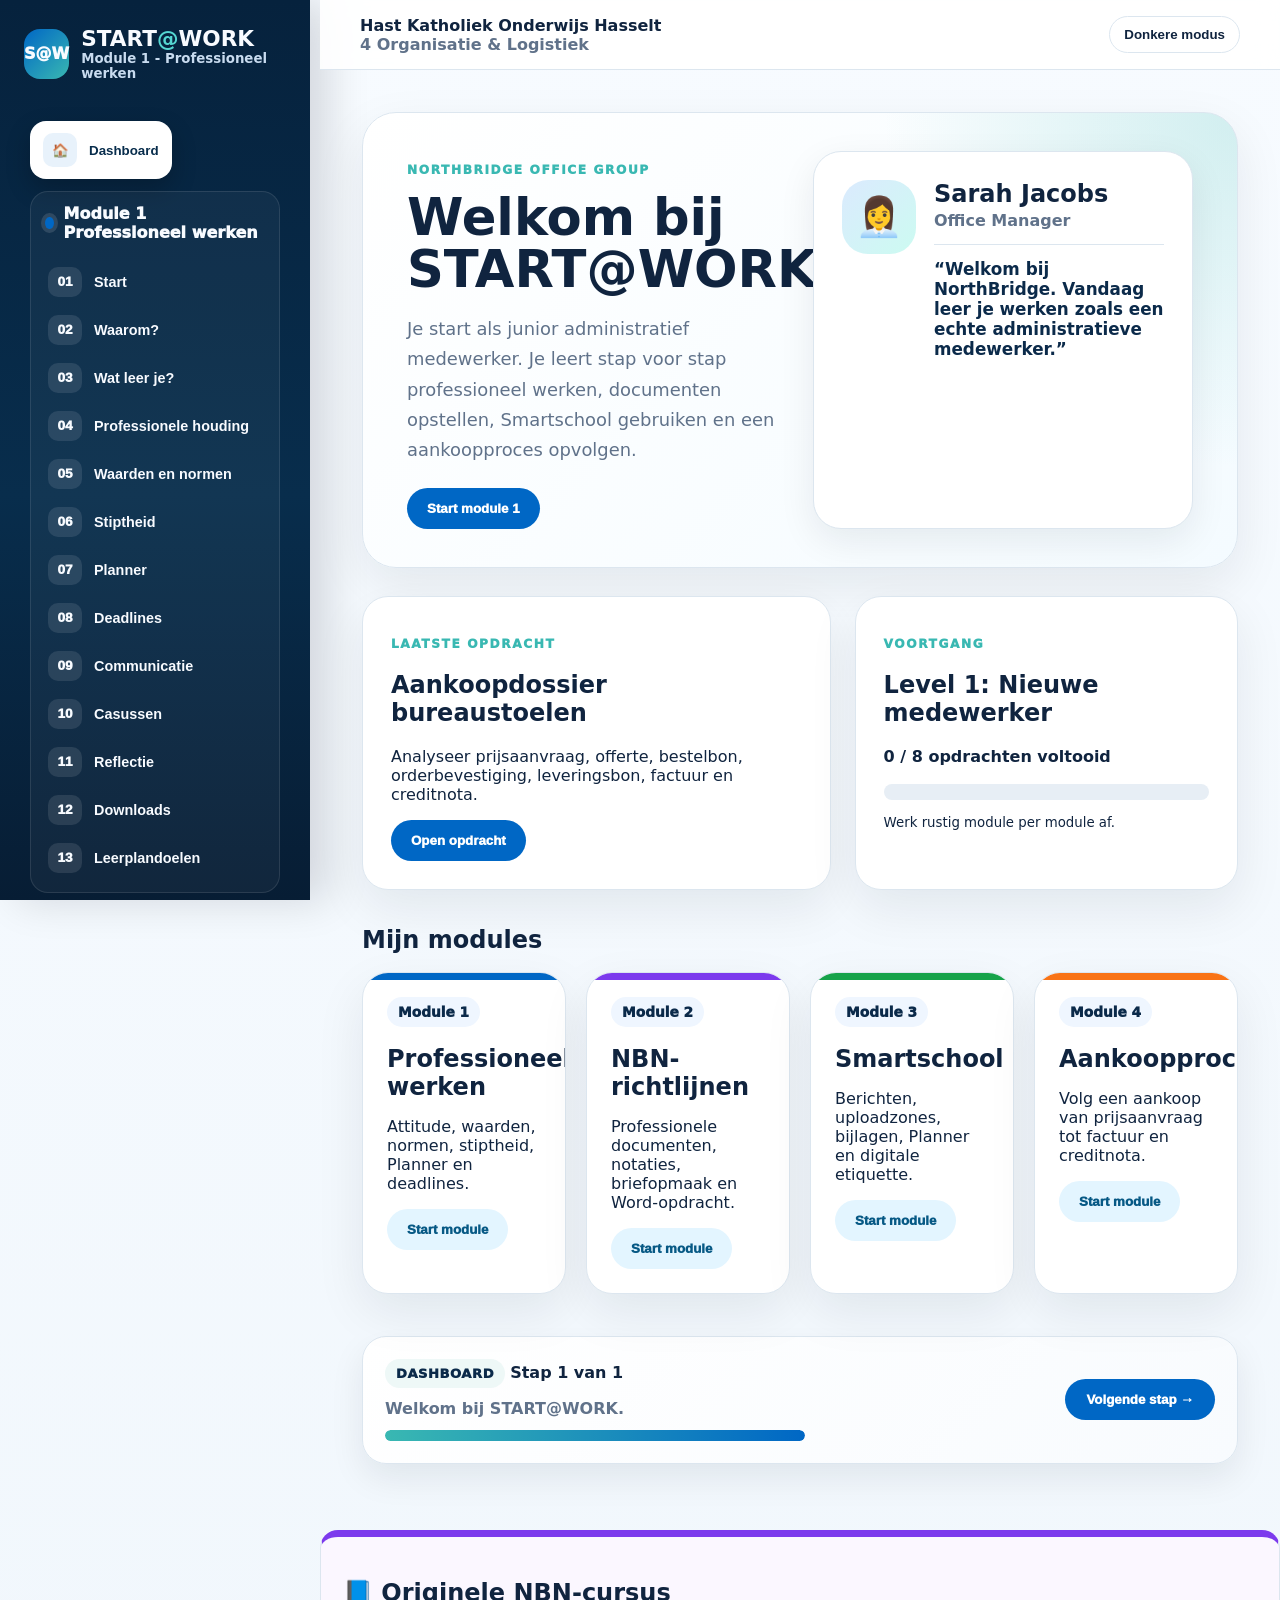
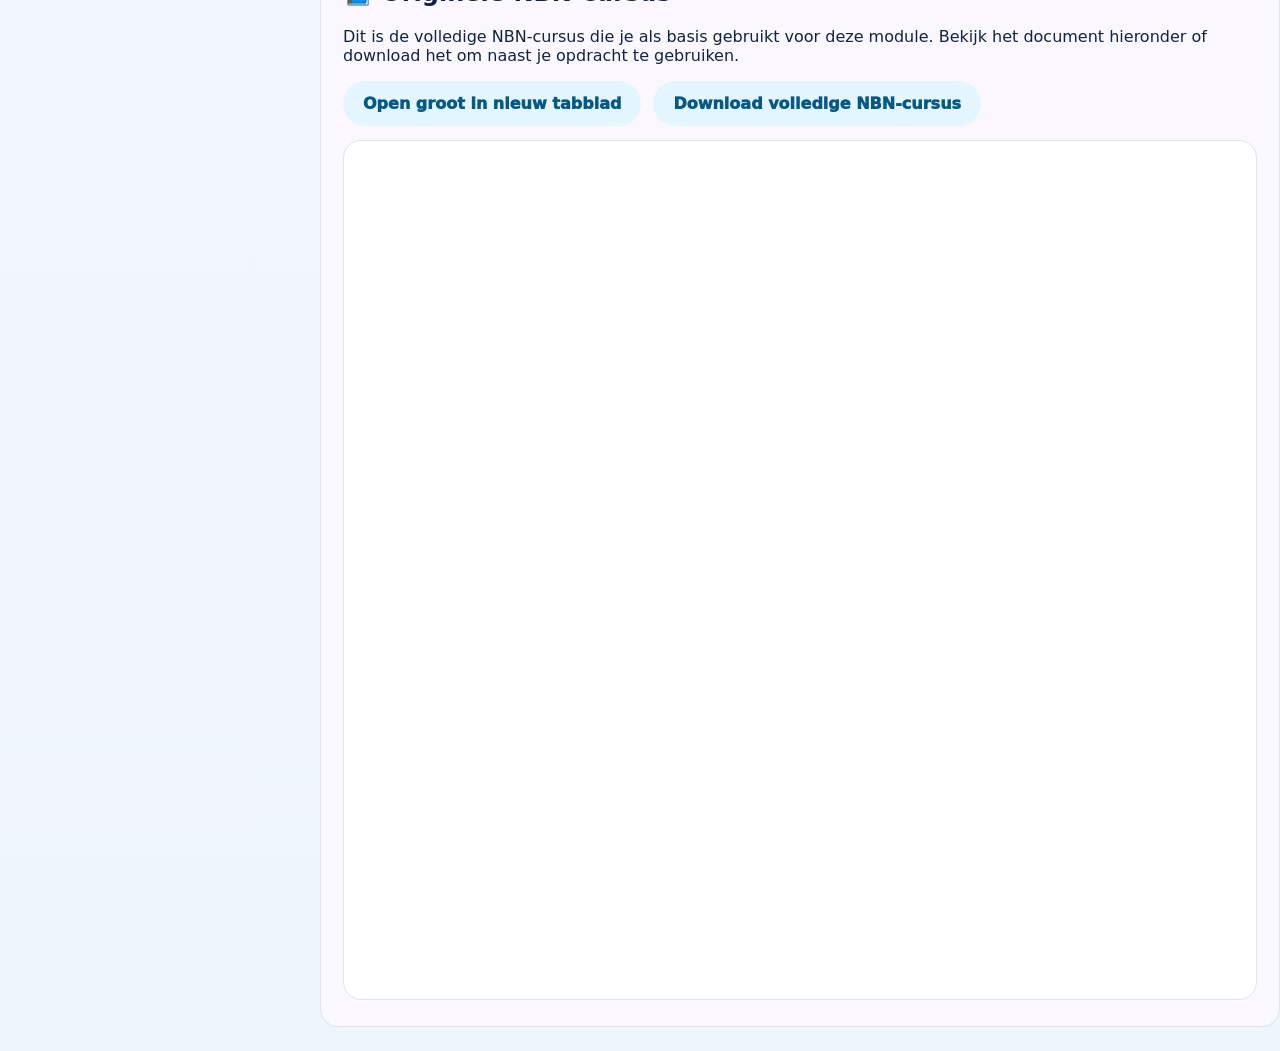
==== commit 0768cc45: "Add files via upload" ====
--- a/index.html
+++ b/index.html
@@ -422,7 +422,7 @@
           <p class="lead">Voor je Smartschoolberichten, e-mails of zakelijke brieven opstelt, heb je een basis nodig: duidelijke afspraken over opmaak, notatie, structuur en witruimte.</p>
           <div class="hero-actions">
             <button class="primary" data-section="m2-what">Start module 2</button>
-            <a class="secondary" href="downloads/module2/module2_nbn_samenvatting.pdf" download>Download samenvatting</a>
+            <a class="secondary" href="downloads/module2/module2_nbn_samenvatting.pdf" download>Download volledige cursus</a>
           </div>
         </div>
         <img src="assets/images/nbn-documents.svg" alt="NBN documenten">
@@ -452,9 +452,9 @@
       <p>In administratie en logistiek werk je met berichten, brieven, bestelbonnen, offertes, leveringsbonnen, facturen en interne documenten. Als iedereen die documenten anders opstelt, wordt samenwerken moeilijker.</p>
       <div class="info-row"><div class="info-box employer"><h3>Werkgever</h3><p>Een slordig document kan onprofessioneel overkomen, zelfs wanneer de inhoud juist is. Correcte opmaak toont zorgvuldigheid.</p></div><div class="info-box school"><h3>Campus Hast</h3><p>Je leert deze afspraken nu al toepassen zodat ze later op stage vanzelfsprekend worden.</p></div></div>
       <div class="pdf-viewer-card">
-        <h2>Bekijk de samenvatting NBN-richtlijnen</h2>
+        <h2>Bekijk de volledige NBN-cursus NBN-richtlijnen</h2>
         <p>Hieronder kan je de samenvatting meteen bekijken. Je kan ze ook downloaden via het downloadcentrum van Module 2.</p>
-        <iframe src="downloads/module2/module2_nbn_samenvatting.pdf" title="Samenvatting NBN-richtlijnen"></iframe>
+        <iframe src="downloads/module2/module2_nbn_samenvatting.pdf" title="Volledige NBN-cursus"></iframe>
       </div>
 </article>
       <div class="step-nav-card" data-current-section="m2-what">
@@ -470,7 +470,18 @@
         </div>
       </div>
 </section>
-<section id="m2-why" class="section"><article class="lesson">
+
+      <div class="pdf-viewer-card nbn-course-card">
+        <h2>Originele NBN-cursus</h2>
+        <p>Dit is de volledige NBN-cursus die je als basis gebruikt voor deze module. Bekijk het document hieronder of download het om naast je opdracht te gebruiken.</p>
+        <div class="pdf-actions">
+          <a class="secondary" href="downloads/module2/cursus_nbn_normen.pdf" target="_blank" rel="noopener">Open groot in nieuw tabblad</a>
+          <a class="secondary" href="downloads/module2/cursus_nbn_normen.pdf" download>Download volledige NBN-cursus</a>
+        </div>
+        <iframe src="downloads/module2/cursus_nbn_normen.pdf" title="Volledige NBN-cursus"></iframe>
+      </div>
+
+    <section id="m2-why" class="section"><article class="lesson">
       <p class="eyebrow">Waarom?</p><h1>Waarom gebruikt een bedrijf vaste normen?</h1>
       <p>Een organisatie wil dat documenten snel herkenbaar, duidelijk en betrouwbaar zijn. Vaste normen zorgen ervoor dat de ontvanger sneller onderwerp, afzender, kern en bijlagen vindt.</p>
       <div class="comparison"><div><h3>Met normen</h3><ul><li>Documenten zijn herkenbaar.</li><li>Informatie is snel vindbaar.</li><li>Er zijn minder fouten.</li><li>Je oogt professioneel.</li></ul></div><div><h3>Zonder normen</h3><ul><li>Iedereen werkt anders.</li><li>Documenten ogen rommelig.</li><li>Belangrijke info ontbreekt sneller.</li><li>De ontvanger twijfelt sneller.</li></ul></div></div>
@@ -762,16 +773,16 @@
     <section id="m2-summary" class="section module-2-content">
       <article class="lesson">
         <p class="eyebrow">Samenvatting</p>
-        <h1>Samenvatting NBN-richtlijnen.</h1>
-        <p>Gebruik deze samenvatting als naslagwerk tijdens de oefeningen en de Word-opdracht. De belangrijkste afspraken rond marges, adressering, datums, bedragen en zakelijke briefopmaak staan hierin gebundeld.</p>
+        <h1>Volledige NBN-cursus.</h1>
+        <p>Gebruik deze volledige NBN-cursus als naslagwerk tijdens de oefeningen en de Word-opdracht. De belangrijkste afspraken rond marges, adressering, datums, bedragen en zakelijke briefopmaak staan hierin gebundeld.</p>
         <div class="pdf-viewer-card">
-          <h2>Bekijk de samenvatting</h2>
+          <h2>Bekijk de volledige NBN-cursus</h2>
           <p>Open de PDF hieronder of download ze om naast je opdracht te gebruiken.</p>
           <div class="pdf-actions">
             <a class="secondary" href="downloads/module2/module2_nbn_samenvatting.pdf" target="_blank" rel="noopener">Open groot in nieuw tabblad</a>
-            <a class="secondary" href="downloads/module2/module2_nbn_samenvatting.pdf" download>Download samenvatting</a>
+            <a class="secondary" href="downloads/module2/module2_nbn_samenvatting.pdf" download>Download volledige cursus</a>
           </div>
-          <iframe src="downloads/module2/module2_nbn_samenvatting.pdf" title="Samenvatting NBN-richtlijnen"></iframe>
+          <iframe src="downloads/module2/module2_nbn_samenvatting.pdf" title="Volledige NBN-cursus"></iframe>
         </div>
       </article>
     
@@ -779,7 +790,7 @@
         <div class="step-nav-info">
           <span class="step-module">Module 2</span>
           <strong>Stap 9 van 10</strong>
-          <p>Samenvatting NBN-richtlijnen.</p>
+          <p>Volledige NBN-cursus.</p>
           <div class="step-progress"><span style="width:90%"></span></div>
         </div>
         <div class="step-nav-actions">
@@ -844,7 +855,7 @@
           <p class="lead">Smartschool is het hoofdcommunicatiemiddel op school. Je leert berichten professioneel opstellen, de Planner opvolgen, bijlagen correct toevoegen en opdrachten indienen via de uploadzone.</p>
           <div class="hero-actions">
             <button class="primary" data-section="m3-why">Start module 3</button>
-            <a class="secondary" href="downloads/module3/module3_smartschool_samenvatting.pdf" download>Download samenvatting</a>
+            <a class="secondary" href="downloads/module3/module3_smartschool_samenvatting.pdf" download>Download volledige cursus</a>
           </div>
         </div>
         <div class="smartschool-device">
@@ -1094,7 +1105,7 @@
           <p class="lead">Je werkt als administratief medewerker bij NorthBridge Office Group. De vergaderzaal wordt vernieuwd en er moeten 12 ergonomische bureaustoelen worden aangekocht. Jij volgt elk document van begin tot einde.</p>
           <div class="hero-actions">
             <button class="primary" data-section="m4-why">Start module 4</button>
-            <a class="secondary" href="downloads/module4/module4_mijn_eerste_aankoopproces.pdf" download>Download samenvatting</a>
+            <a class="secondary" href="downloads/module4/module4_mijn_eerste_aankoopproces.pdf" download>Download volledige cursus</a>
           </div>
         </div>
         <img src="assets/images/module4-hero-aankoop.svg" alt="Mijn eerste aankoopproces">
--- a/styles.css
+++ b/styles.css
@@ -1326,3 +1326,29 @@
     width:100%;
   }
 }
+
+/* v11.7 NBN cursus hersteld */
+.nbn-course-card{
+  border-top:7px solid var(--m2, #7c3aed)!important;
+  background:#fbf7ff!important;
+}
+
+.nbn-course-card h2::before{
+  content:"📘 ";
+}
+
+.nbn-course-card iframe,
+#m2-summary .pdf-viewer-card iframe{
+  width:100%;
+  min-height:860px;
+  border:1px solid var(--line);
+  border-radius:18px;
+  background:white;
+}
+
+@media(max-width:980px){
+  .nbn-course-card iframe,
+  #m2-summary .pdf-viewer-card iframe{
+    min-height:68vh;
+  }
+}
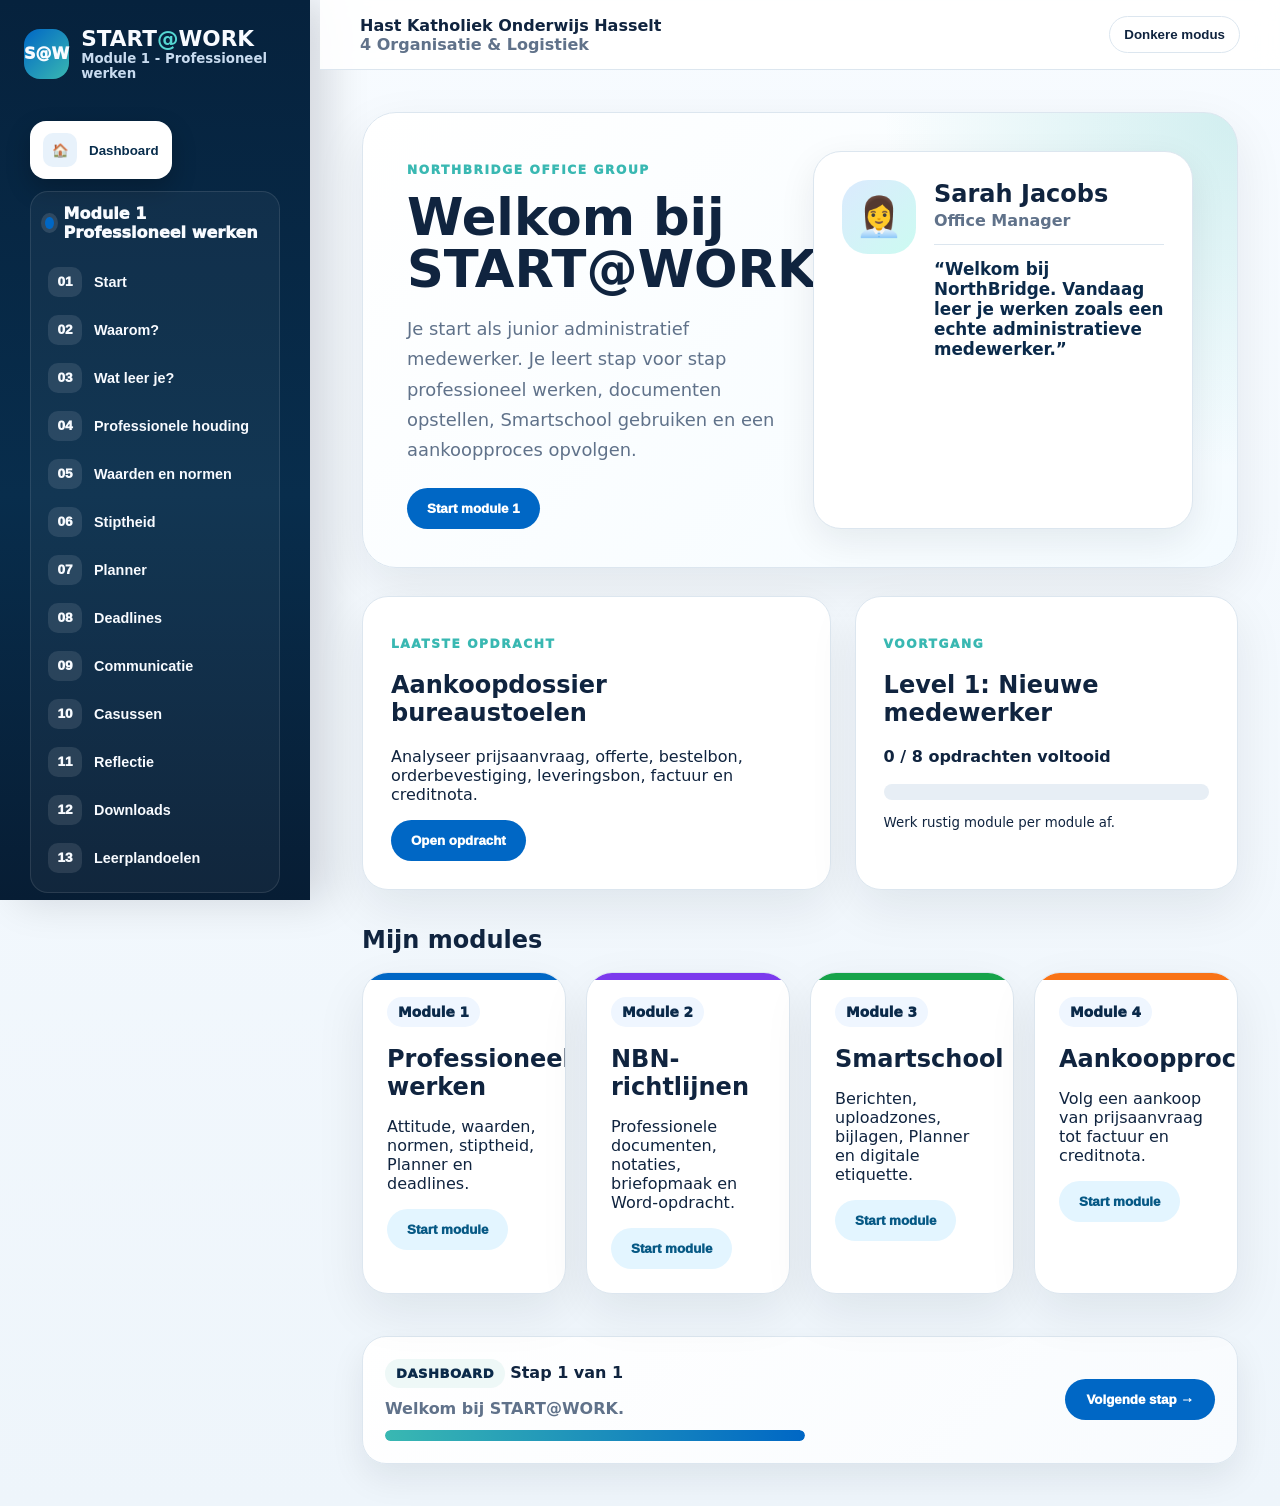
==== commit bd6ed483: "Add files via upload" ====
--- a/index.html
+++ b/index.html
@@ -470,16 +470,7 @@
         </div>
       </div>
 </section>
-
-      <div class="pdf-viewer-card nbn-course-card">
-        <h2>Originele NBN-cursus</h2>
-        <p>Dit is de volledige NBN-cursus die je als basis gebruikt voor deze module. Bekijk het document hieronder of download het om naast je opdracht te gebruiken.</p>
-        <div class="pdf-actions">
-          <a class="secondary" href="downloads/module2/cursus_nbn_normen.pdf" target="_blank" rel="noopener">Open groot in nieuw tabblad</a>
-          <a class="secondary" href="downloads/module2/cursus_nbn_normen.pdf" download>Download volledige NBN-cursus</a>
-        </div>
-        <iframe src="downloads/module2/cursus_nbn_normen.pdf" title="Volledige NBN-cursus"></iframe>
-      </div>
+</div>
 
     <section id="m2-why" class="section"><article class="lesson">
       <p class="eyebrow">Waarom?</p><h1>Waarom gebruikt een bedrijf vaste normen?</h1>
@@ -769,37 +760,28 @@
       </div>
 </section>
 
-
     <section id="m2-summary" class="section module-2-content">
       <article class="lesson">
         <p class="eyebrow">Samenvatting</p>
         <h1>Volledige NBN-cursus.</h1>
         <p>Gebruik deze volledige NBN-cursus als naslagwerk tijdens de oefeningen en de Word-opdracht. De belangrijkste afspraken rond marges, adressering, datums, bedragen en zakelijke briefopmaak staan hierin gebundeld.</p>
-        <div class="pdf-viewer-card">
+        <div class="pdf-viewer-card nbn-course-card">
           <h2>Bekijk de volledige NBN-cursus</h2>
           <p>Open de PDF hieronder of download ze om naast je opdracht te gebruiken.</p>
           <div class="pdf-actions">
-            <a class="secondary" href="downloads/module2/module2_nbn_samenvatting.pdf" target="_blank" rel="noopener">Open groot in nieuw tabblad</a>
-            <a class="secondary" href="downloads/module2/module2_nbn_samenvatting.pdf" download>Download volledige cursus</a>
+            <a class="secondary" href="downloads/module2/cursus_nbn_normen.pdf" target="_blank" rel="noopener">Open groot in nieuw tabblad</a>
+            <a class="secondary" href="downloads/module2/cursus_nbn_normen.pdf" download>Download volledige NBN-cursus</a>
           </div>
-          <iframe src="downloads/module2/module2_nbn_samenvatting.pdf" title="Volledige NBN-cursus"></iframe>
-        </div>
-      </article>
-    
-      <div class="step-nav-card" data-current-section="m2-summary">
-        <div class="step-nav-info">
-          <span class="step-module">Module 2</span>
-          <strong>Stap 9 van 10</strong>
-          <p>Volledige NBN-cursus.</p>
-          <div class="step-progress"><span style="width:90%"></span></div>
-        </div>
-        <div class="step-nav-actions">
-          <button class="secondary step-prev" data-section="m2-word-task">← Vorige stap</button>
-          <button class="primary step-next" data-section="m2-bookwidgets">Volgende stap →</button>
-        </div>
-      </div>
-</section>
-
+          <iframe src="downloads/module2/cursus_nbn_normen.pdf" title="Volledige NBN-cursus"></iframe>
+</div>
+      
+      <div class="nbn-reference-card">
+        <h2>Broncursus bij deze module</h2>
+        <p>De volledige NBN-cursus gebruik je verderop bij de samenvatting. Je kan het document daar bekijken en downloaden.</p>
+        <button class="secondary" data-section="m2-summary">Ga naar de volledige NBN-cursus</button>
+      </div>
+</article>
+    </section>
 
     <section id="m2-bookwidgets" class="section module-2-content">
       <article class="lesson exercise-shell">
--- a/styles.css
+++ b/styles.css
@@ -1352,3 +1352,333 @@
     min-height:68vh;
   }
 }
+
+/* =========================================================
+   v11.8 Dark mode readability fix
+   ========================================================= */
+
+/* Algemene donkere modus */
+body.dark,
+body.dark-mode,
+.dark-mode,
+[data-theme="dark"]{
+  background:#071d34!important;
+  color:#eaf4ff!important;
+}
+
+/* Basis tekstkleuren */
+body.dark *,
+body.dark-mode *,
+.dark-mode *,
+[data-theme="dark"] *{
+  border-color:rgba(255,255,255,.14);
+}
+
+body.dark h1,
+body.dark h2,
+body.dark h3,
+body.dark h4,
+body.dark p,
+body.dark li,
+body.dark label,
+body.dark strong,
+body.dark span,
+body.dark small,
+body.dark td,
+body.dark th,
+body.dark .lead,
+body.dark .eyebrow,
+body.dark .feedback,
+body.dark-mode h1,
+body.dark-mode h2,
+body.dark-mode h3,
+body.dark-mode h4,
+body.dark-mode p,
+body.dark-mode li,
+body.dark-mode label,
+body.dark-mode strong,
+body.dark-mode span,
+body.dark-mode small,
+body.dark-mode td,
+body.dark-mode th,
+body.dark-mode .lead,
+body.dark-mode .eyebrow,
+body.dark-mode .feedback,
+.dark-mode h1,
+.dark-mode h2,
+.dark-mode h3,
+.dark-mode h4,
+.dark-mode p,
+.dark-mode li,
+.dark-mode label,
+.dark-mode strong,
+.dark-mode span,
+.dark-mode small,
+.dark-mode td,
+.dark-mode th,
+.dark-mode .lead,
+.dark-mode .eyebrow,
+.dark-mode .feedback{
+  color:#eaf4ff!important;
+}
+
+/* Kaarten en contentvlakken donker maken */
+body.dark .lesson,
+body.dark .hero,
+body.dark .dashboard-hero,
+body.dark .manager-card,
+body.dark .next-task-card,
+body.dark .level-card,
+body.dark .module-tile,
+body.dark .task-card,
+body.dark .info-box,
+body.dark .message-card,
+body.dark .download-card,
+body.dark .pdf-viewer-card,
+body.dark .pdf-document-card,
+body.dark .document-analysis,
+body.dark .bookwidget-card,
+body.dark .step-nav-card,
+body.dark .value-table,
+body.dark-mode .lesson,
+body.dark-mode .hero,
+body.dark-mode .dashboard-hero,
+body.dark-mode .manager-card,
+body.dark-mode .next-task-card,
+body.dark-mode .level-card,
+body.dark-mode .module-tile,
+body.dark-mode .task-card,
+body.dark-mode .info-box,
+body.dark-mode .message-card,
+body.dark-mode .download-card,
+body.dark-mode .pdf-viewer-card,
+body.dark-mode .pdf-document-card,
+body.dark-mode .document-analysis,
+body.dark-mode .bookwidget-card,
+body.dark-mode .step-nav-card,
+body.dark-mode .value-table,
+.dark-mode .lesson,
+.dark-mode .hero,
+.dark-mode .dashboard-hero,
+.dark-mode .manager-card,
+.dark-mode .next-task-card,
+.dark-mode .level-card,
+.dark-mode .module-tile,
+.dark-mode .task-card,
+.dark-mode .info-box,
+.dark-mode .message-card,
+.dark-mode .download-card,
+.dark-mode .pdf-viewer-card,
+.dark-mode .pdf-document-card,
+.dark-mode .document-analysis,
+.dark-mode .bookwidget-card,
+.dark-mode .step-nav-card,
+.dark-mode .value-table{
+  background:#0b2a4a!important;
+  color:#eaf4ff!important;
+  border-color:rgba(255,255,255,.16)!important;
+}
+
+/* Oefenkaders behouden oranje, maar tekst leesbaar houden */
+body.dark .exercise-shell,
+body.dark .document-analysis.exercise-shell,
+body.dark .bookwidget-card.exercise-shell,
+body.dark .lesson.exercise-shell,
+body.dark-mode .exercise-shell,
+body.dark-mode .document-analysis.exercise-shell,
+body.dark-mode .bookwidget-card.exercise-shell,
+body.dark-mode .lesson.exercise-shell,
+.dark-mode .exercise-shell,
+.dark-mode .document-analysis.exercise-shell,
+.dark-mode .bookwidget-card.exercise-shell,
+.dark-mode .lesson.exercise-shell{
+  background:#3a220c!important;
+  border-color:#f97316!important;
+  color:#fff7ed!important;
+}
+
+/* Vragen binnen oefeningen */
+body.dark .nbn-mcq,
+body.dark .smartschool-mcq,
+body.dark .doc-mcq,
+body.dark .nbn-style-mcq,
+body.dark .exercise-shell .nbn-mcq,
+body.dark .exercise-shell .smartschool-mcq,
+body.dark .exercise-shell .doc-mcq,
+body.dark .exercise-shell .nbn-style-mcq,
+body.dark-mode .nbn-mcq,
+body.dark-mode .smartschool-mcq,
+body.dark-mode .doc-mcq,
+body.dark-mode .nbn-style-mcq,
+body.dark-mode .exercise-shell .nbn-mcq,
+body.dark-mode .exercise-shell .smartschool-mcq,
+body.dark-mode .exercise-shell .doc-mcq,
+body.dark-mode .exercise-shell .nbn-style-mcq,
+.dark-mode .nbn-mcq,
+.dark-mode .smartschool-mcq,
+.dark-mode .doc-mcq,
+.dark-mode .nbn-style-mcq,
+.dark-mode .exercise-shell .nbn-mcq,
+.dark-mode .exercise-shell .smartschool-mcq,
+.dark-mode .exercise-shell .doc-mcq,
+.dark-mode .exercise-shell .nbn-style-mcq{
+  background:#102f50!important;
+  color:#eaf4ff!important;
+  border-color:rgba(255,255,255,.18)!important;
+}
+
+/* Antwoordlabels */
+body.dark label,
+body.dark .nbn-style-mcq label,
+body.dark .doc-mcq label,
+body.dark .smartschool-mcq label,
+body.dark-mode label,
+body.dark-mode .nbn-style-mcq label,
+body.dark-mode .doc-mcq label,
+body.dark-mode .smartschool-mcq label,
+.dark-mode label,
+.dark-mode .nbn-style-mcq label,
+.dark-mode .doc-mcq label,
+.dark-mode .smartschool-mcq label{
+  background:#08233f!important;
+  color:#eaf4ff!important;
+  border-color:rgba(255,255,255,.20)!important;
+}
+
+/* Inputs en tekstvakken */
+body.dark input,
+body.dark textarea,
+body.dark select,
+body.dark-mode input,
+body.dark-mode textarea,
+body.dark-mode select,
+.dark-mode input,
+.dark-mode textarea,
+.dark-mode select{
+  background:#08233f!important;
+  color:#eaf4ff!important;
+  border-color:rgba(255,255,255,.24)!important;
+}
+
+body.dark input::placeholder,
+body.dark textarea::placeholder,
+body.dark-mode input::placeholder,
+body.dark-mode textarea::placeholder,
+.dark-mode input::placeholder,
+.dark-mode textarea::placeholder{
+  color:#a9bfd4!important;
+}
+
+/* Navigatie/sidebar behoudt contrast */
+body.dark .sidebar,
+body.dark-mode .sidebar,
+.dark-mode .sidebar{
+  background:linear-gradient(180deg,#04172b,#06223d 55%,#041526)!important;
+}
+
+body.dark .sidebar .nav:not(.active),
+body.dark .sidebar .nav:not(.active) *,
+body.dark-mode .sidebar .nav:not(.active),
+body.dark-mode .sidebar .nav:not(.active) *,
+.dark-mode .sidebar .nav:not(.active),
+.dark-mode .sidebar .nav:not(.active) *{
+  color:#f8fbff!important;
+}
+
+body.dark .sidebar .nav.active,
+body.dark .sidebar .nav.active *,
+body.dark-mode .sidebar .nav.active,
+body.dark-mode .sidebar .nav.active *,
+.dark-mode .sidebar .nav.active,
+.dark-mode .sidebar .nav.active *{
+  color:#082d4c!important;
+}
+
+/* Topbar */
+body.dark .topbar,
+body.dark-mode .topbar,
+.dark-mode .topbar{
+  background:#061b31!important;
+  border-color:rgba(255,255,255,.14)!important;
+}
+
+/* PDF/document-afbeeldingen blijven wit voor leesbaarheid */
+body.dark .document-image-frame,
+body.dark-mode .document-image-frame,
+.dark-mode .document-image-frame{
+  background:#0e2d4d!important;
+}
+
+body.dark iframe,
+body.dark-mode iframe,
+.dark-mode iframe{
+  background:#fff!important;
+}
+
+/* Progress en badges */
+body.dark .step-module,
+body.dark .module-tile span,
+body.dark .exercise-shell::before,
+body.dark-mode .step-module,
+body.dark-mode .module-tile span,
+body.dark-mode .exercise-shell::before,
+.dark-mode .step-module,
+.dark-mode .module-tile span,
+.dark-mode .exercise-shell::before{
+  color:#082d4c!important;
+}
+
+/* Links/knoppen */
+body.dark a,
+body.dark-mode a,
+.dark-mode a{
+  color:#93c5fd!important;
+}
+
+body.dark .primary,
+body.dark-mode .primary,
+.dark-mode .primary{
+  color:#fff!important;
+}
+
+body.dark .secondary,
+body.dark-mode .secondary,
+.dark-mode .secondary{
+  background:#e8f2fb!important;
+  color:#082d4c!important;
+  border-color:#bfdbfe!important;
+}
+
+/* Tabellen */
+body.dark table,
+body.dark-mode table,
+.dark-mode table{
+  background:#0b2a4a!important;
+  color:#eaf4ff!important;
+}
+
+body.dark th,
+body.dark td,
+body.dark-mode th,
+body.dark-mode td,
+.dark-mode th,
+.dark-mode td{
+  border-color:rgba(255,255,255,.16)!important;
+}
+
+/* v11.9 NBN cursus scope fix */
+.nbn-reference-card{
+  background:#fbf7ff;
+  border:1px solid rgba(124,58,237,.25);
+  border-left:7px solid var(--m2, #7c3aed);
+  border-radius:20px;
+  padding:20px;
+  margin:24px 0;
+}
+
+body.dark .nbn-reference-card,
+body.dark-mode .nbn-reference-card,
+.dark-mode .nbn-reference-card{
+  background:#20133d!important;
+  border-color:rgba(196,181,253,.35)!important;
+}
